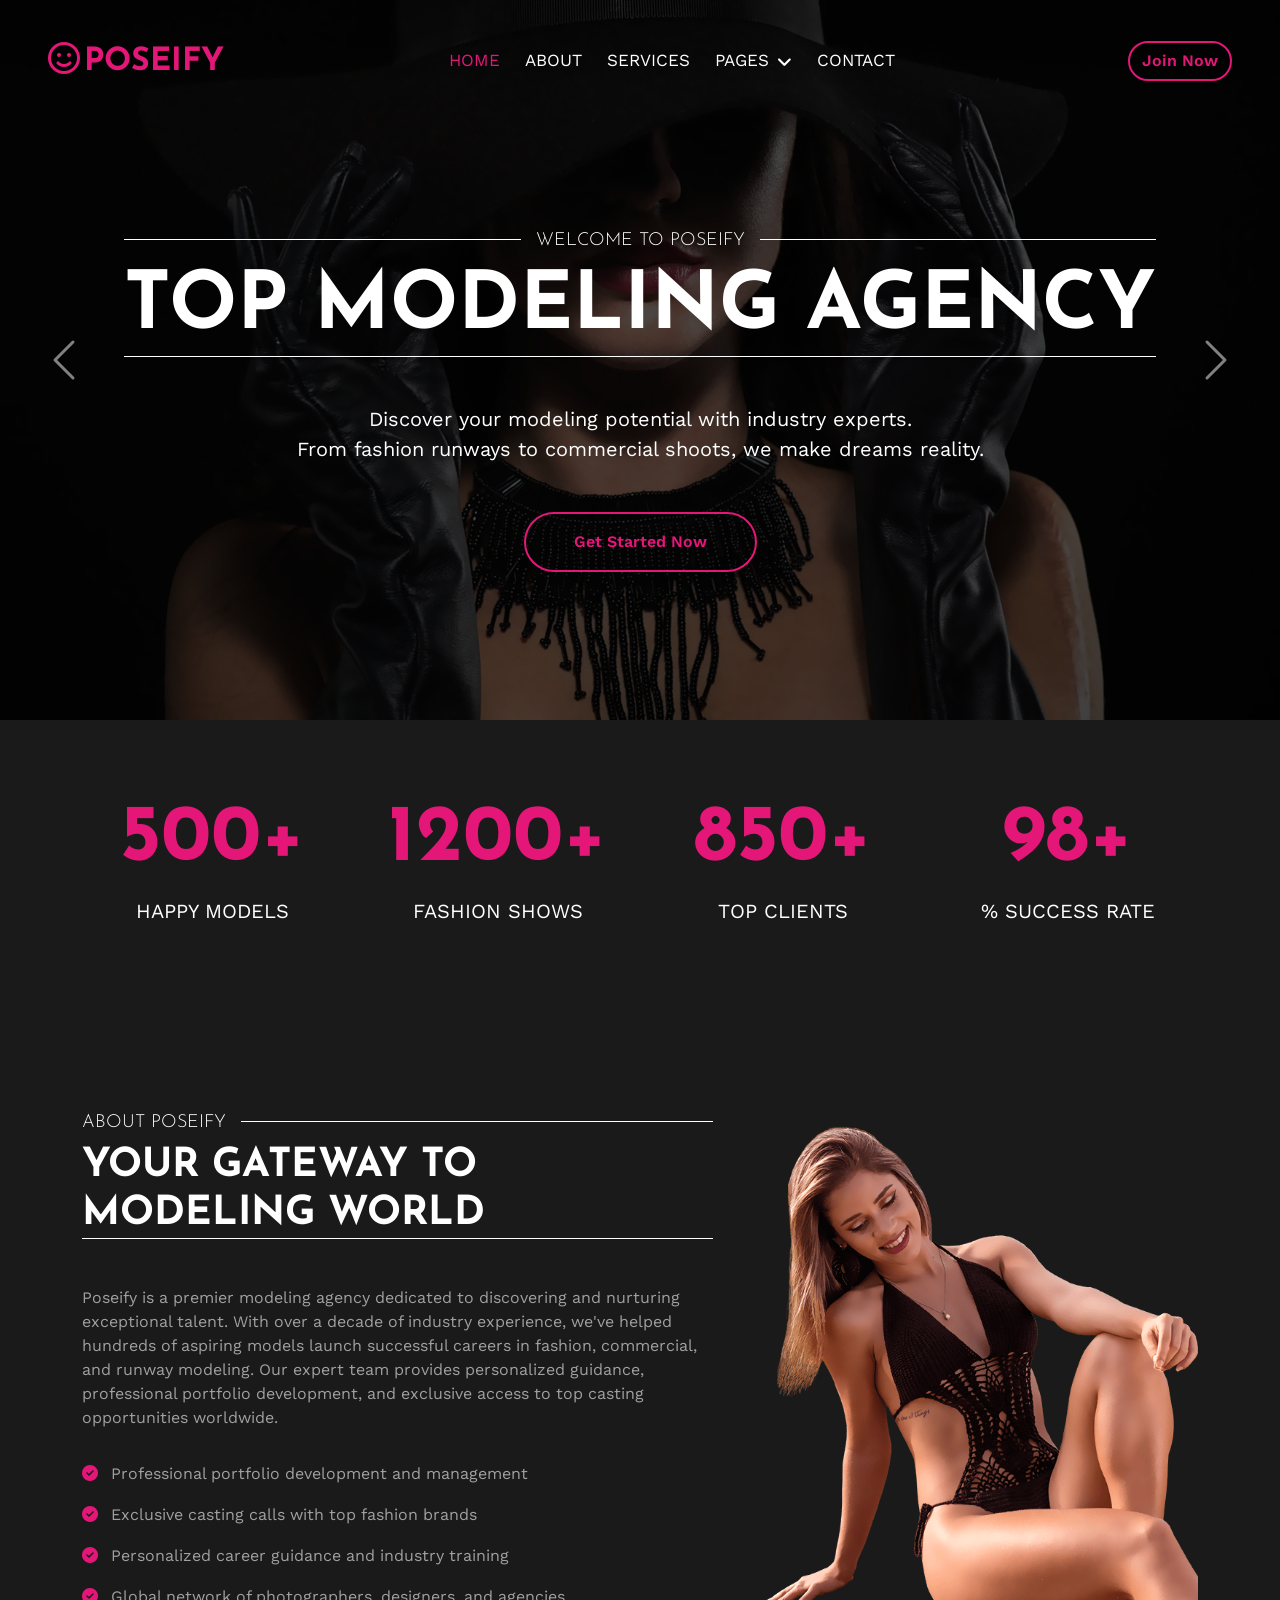
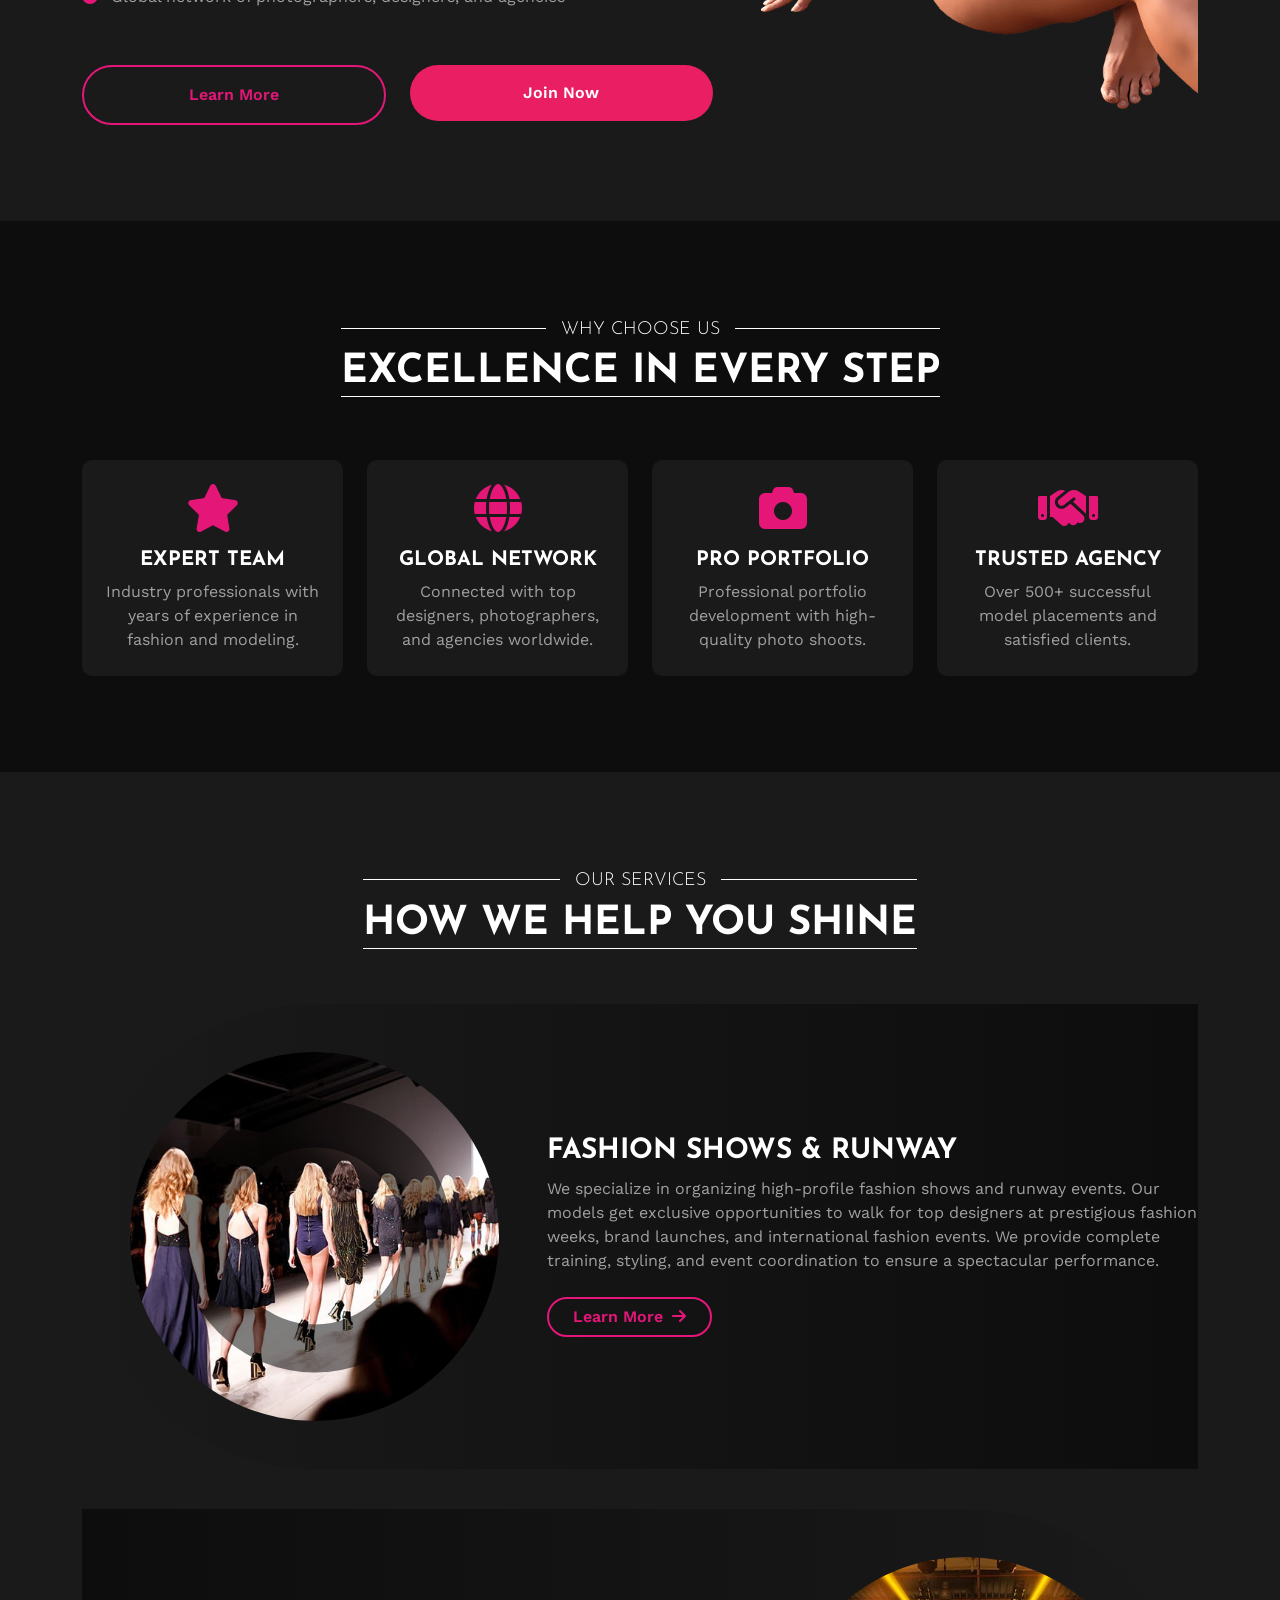
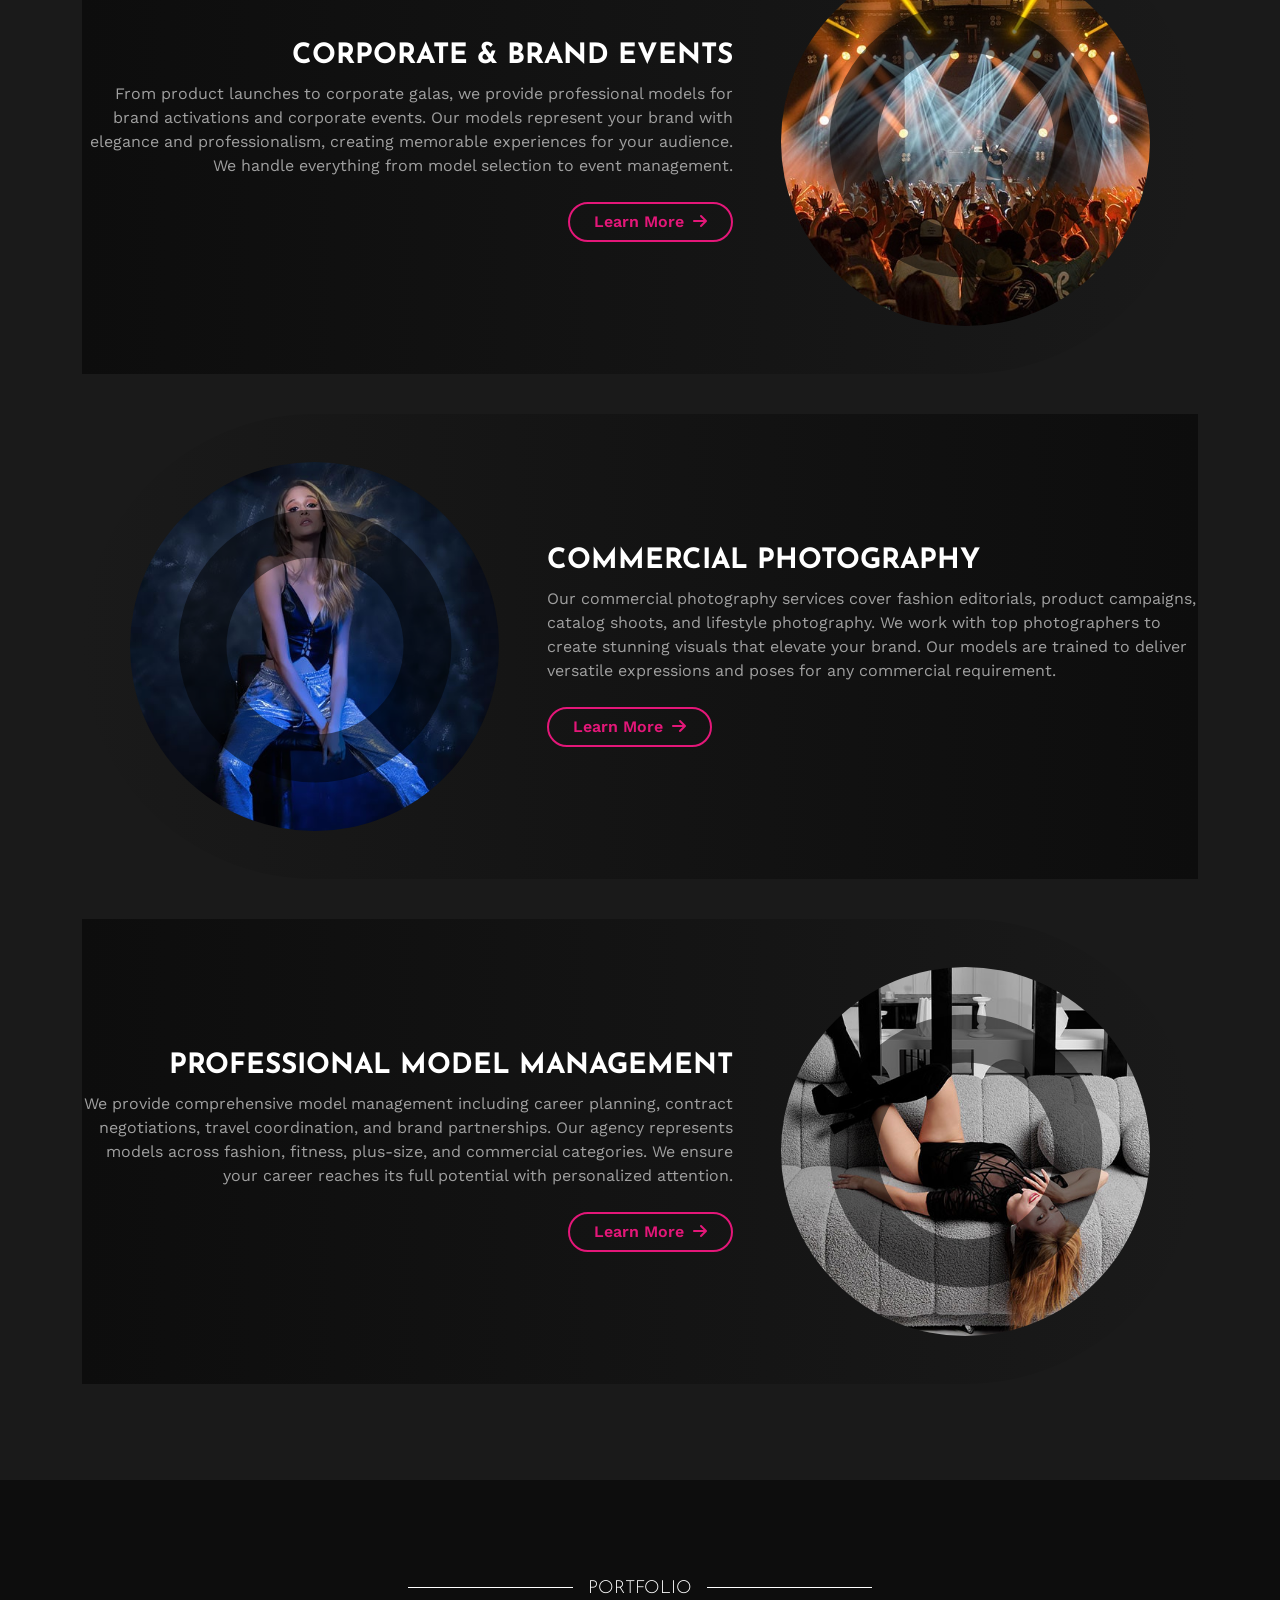
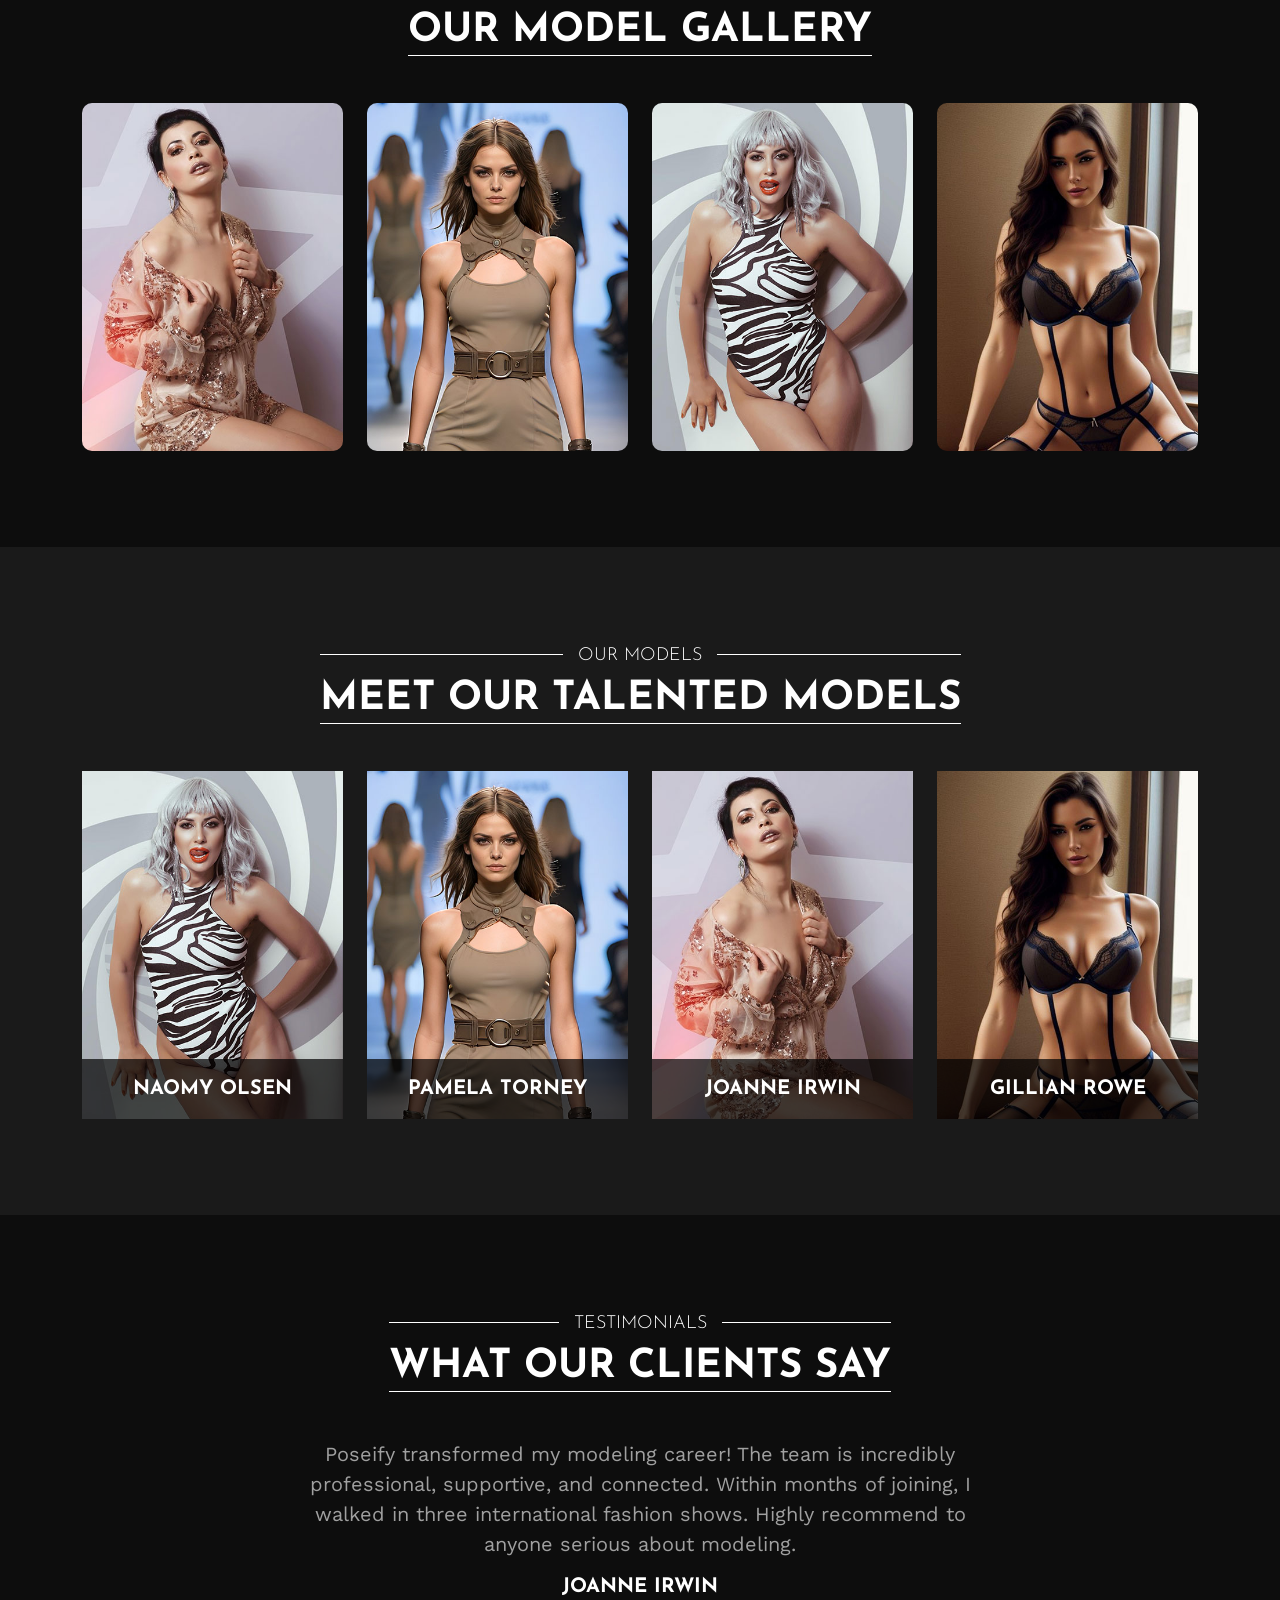
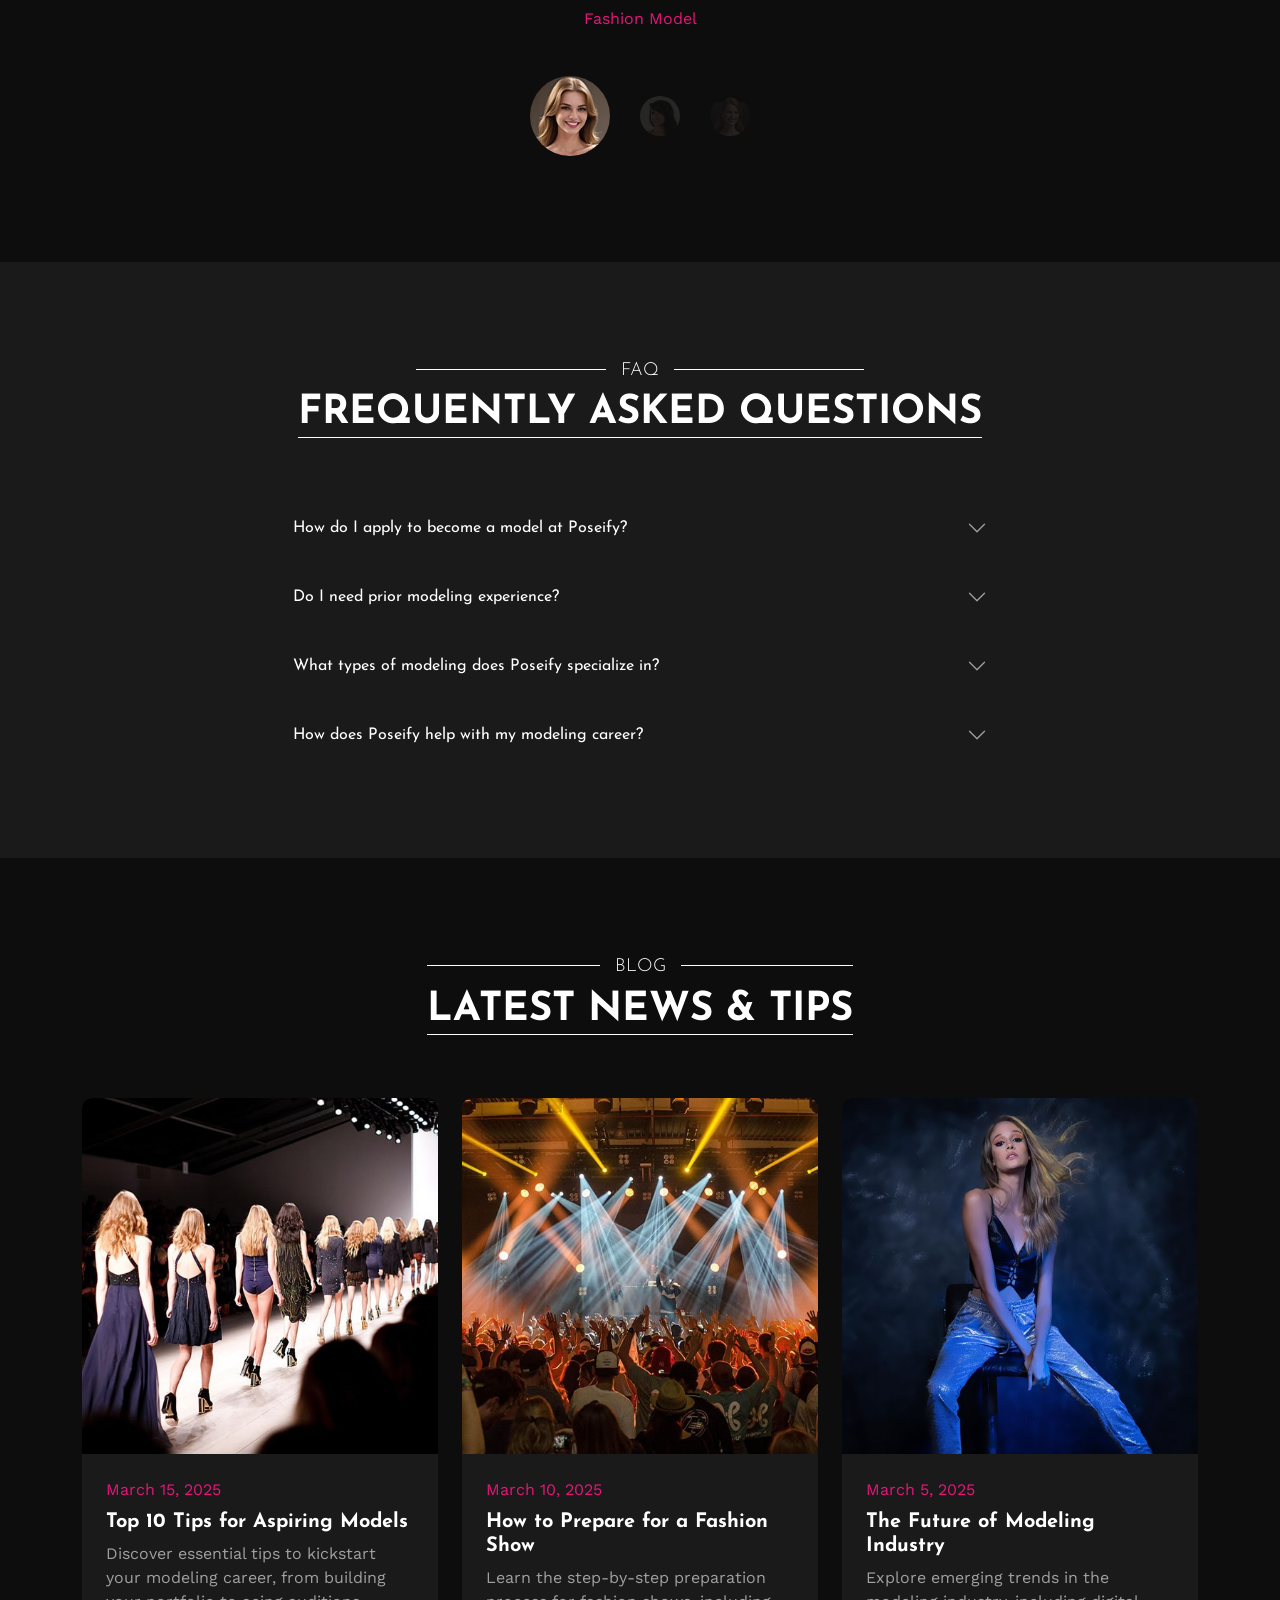
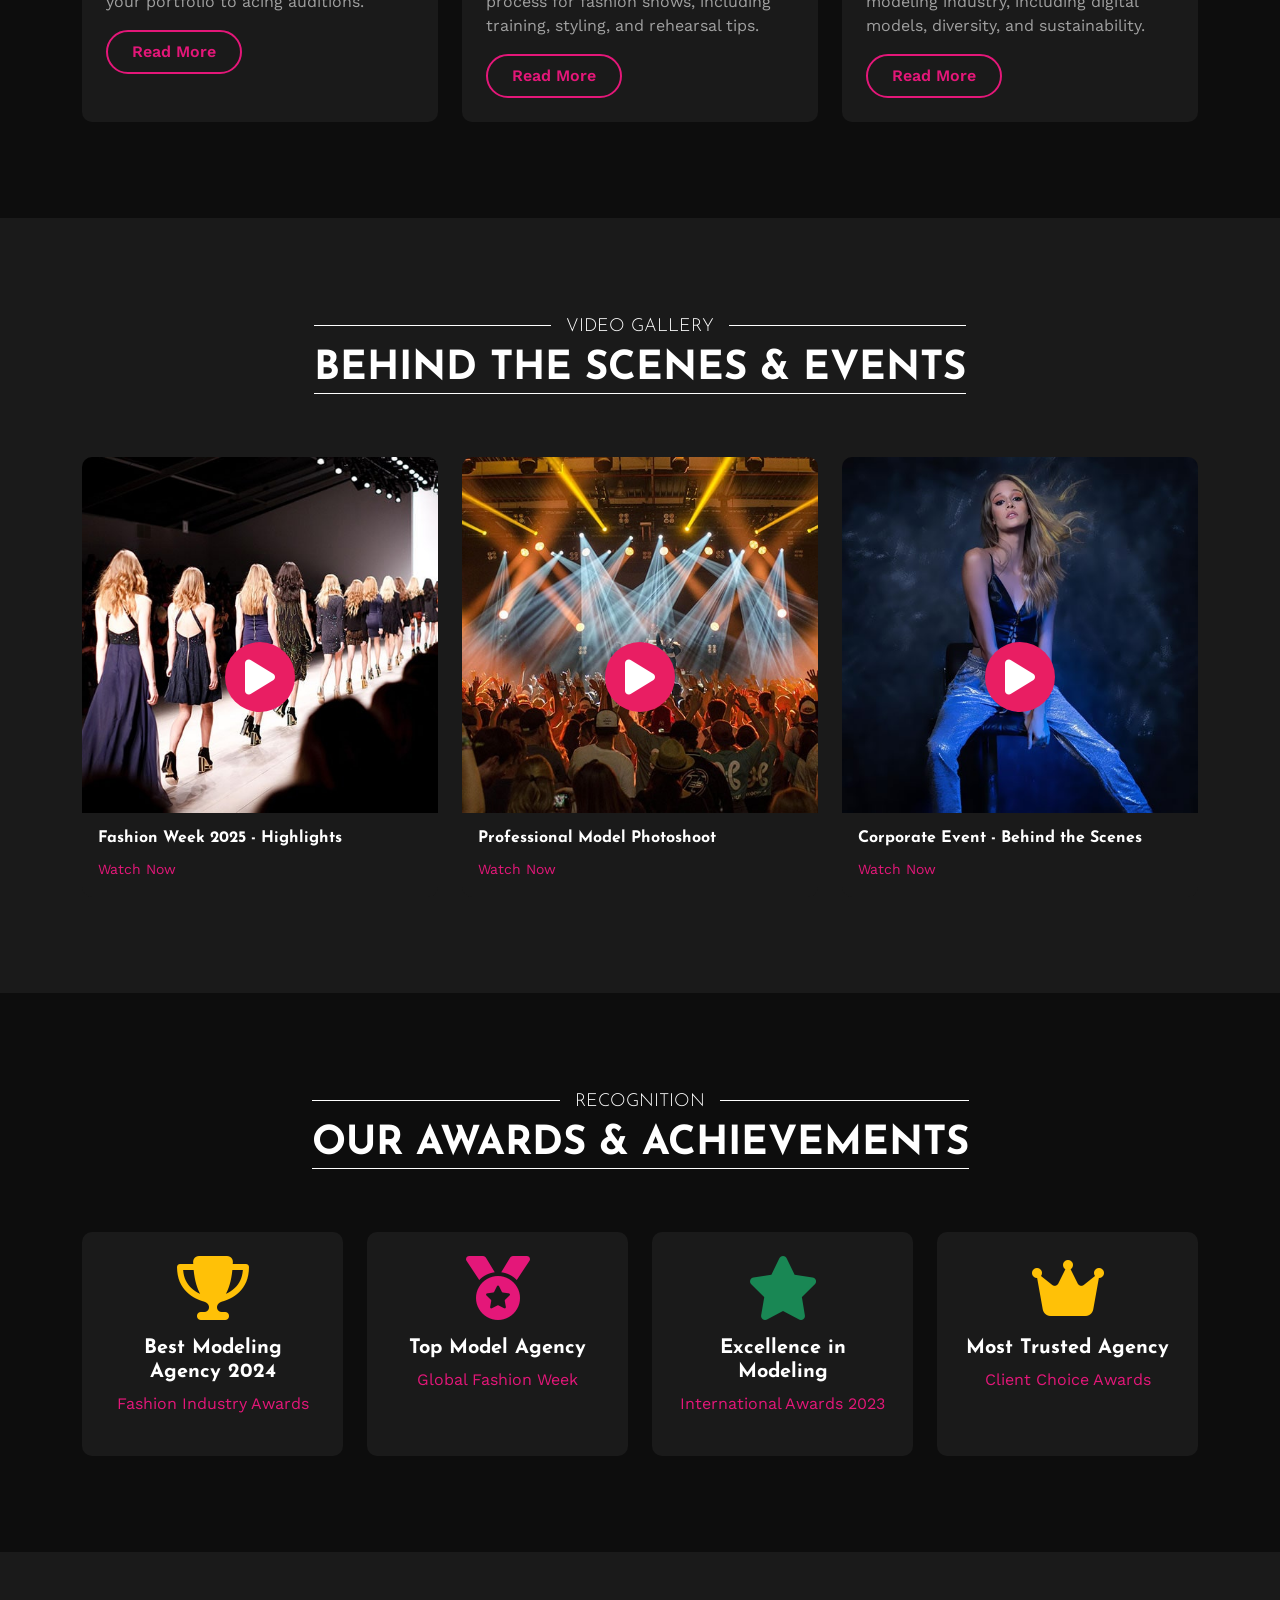
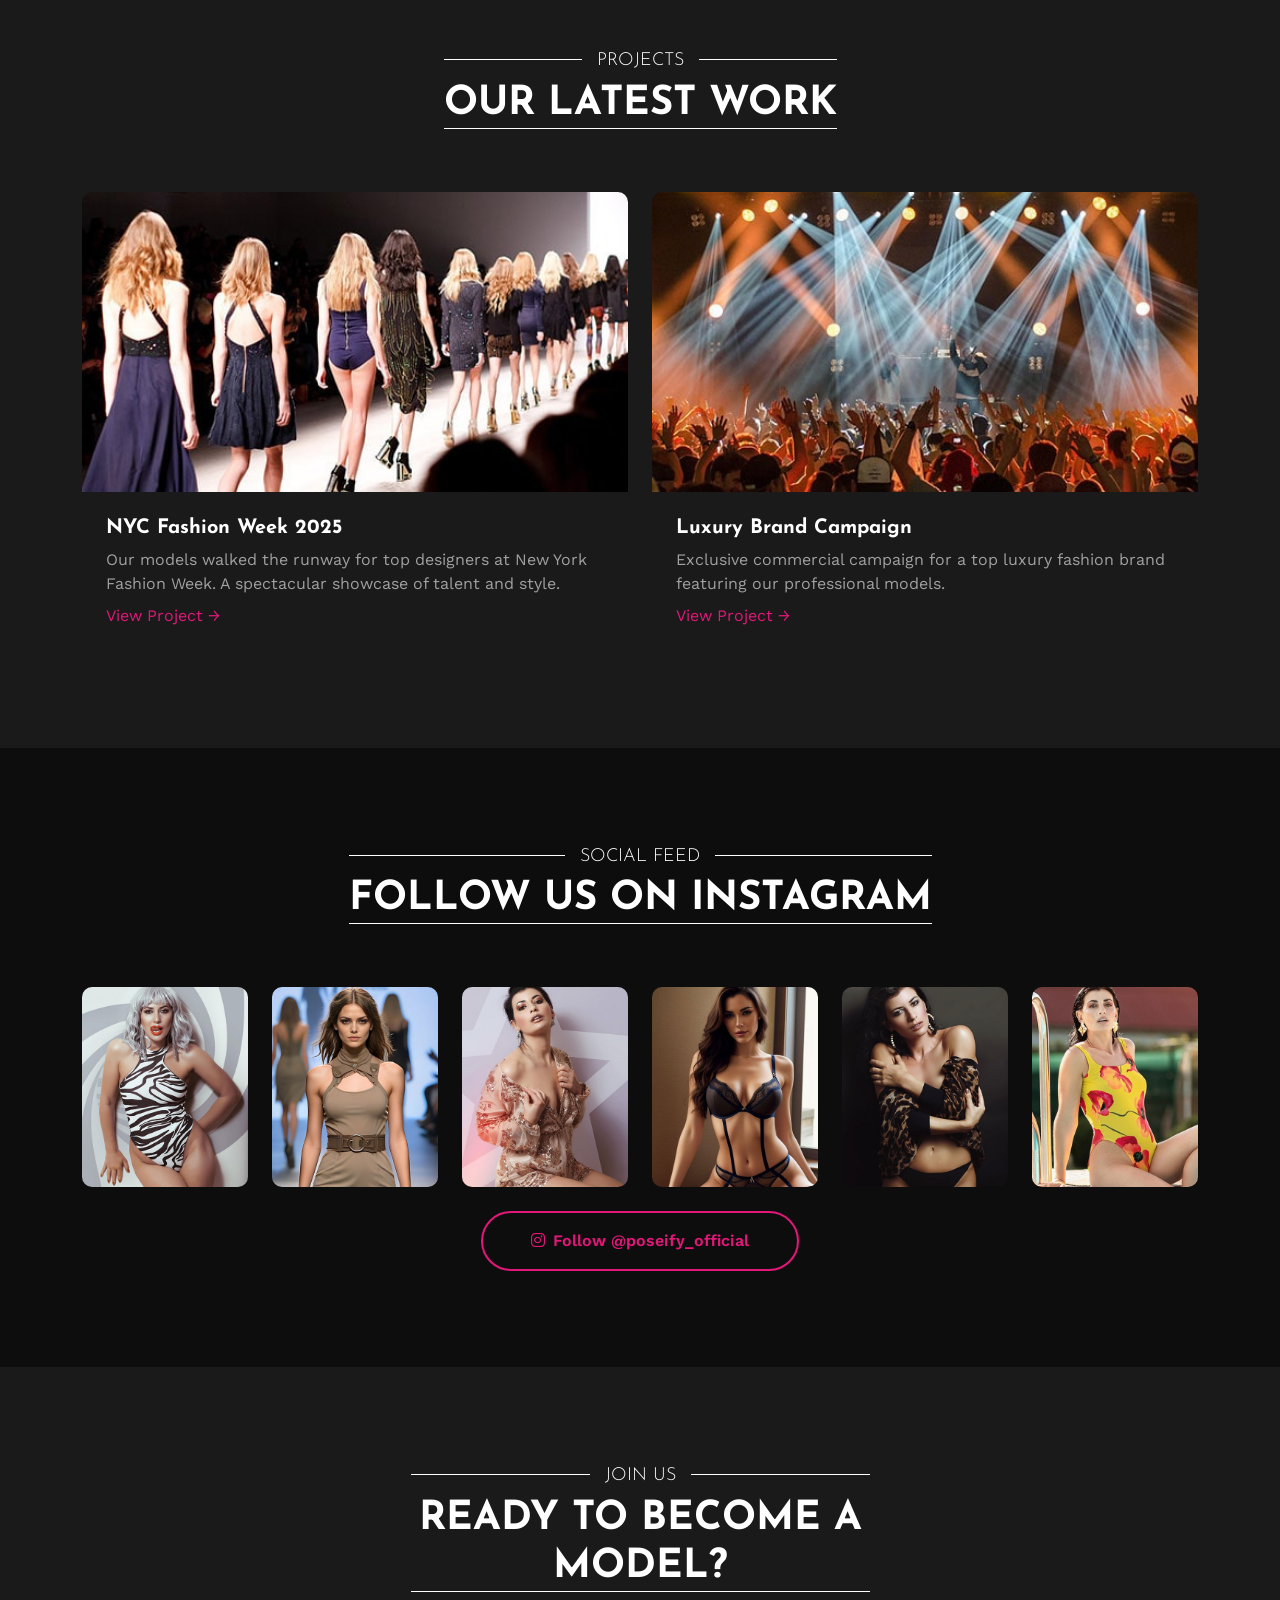
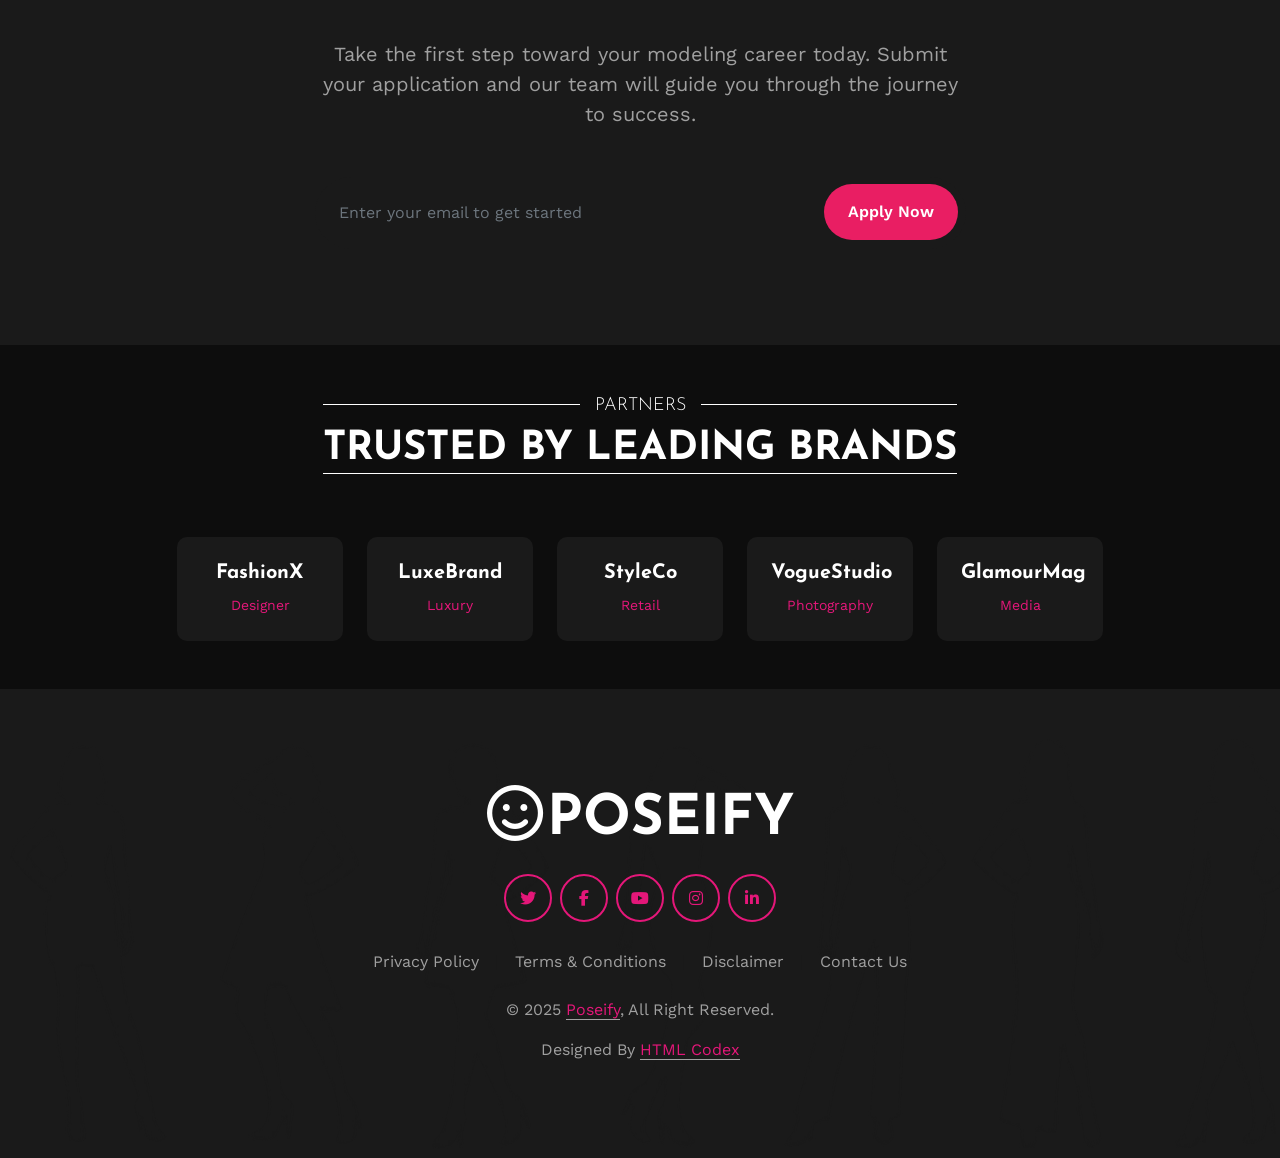
==== index.html @ 2de3f76a "all pages is fix and add" ====
<!DOCTYPE html>
<html lang="en">

<head>
    <meta charset="utf-8">
    <title>Poseify - Premium Modeling Agency | Top Models & Fashion Events</title>
    <meta content="width=device-width, initial-scale=1.0" name="viewport">
    <meta name="description" content="Poseify is a leading modeling agency connecting top models with fashion shows, corporate events, and commercial shoots. Join us to start your modeling career today!">
    <meta name="keywords" content="modeling agency, fashion models, commercial modeling, casting calls, fashion shows, portfolio management">
    
    <!-- Open Graph Tags -->
    <meta property="og:title" content="Poseify - Premium Modeling Agency">
    <meta property="og:description" content="Top modeling agency for fashion shows, corporate events, and commercial shoots.">
    <meta property="og:type" content="website">
    <meta property="og:url" content="https://www.yourwebsite.com">
    <meta property="og:image" content="https://www.yourwebsite.com/img/og-image.jpg">
    
    <!-- Canonical Tag -->
    <link rel="canonical" href="https://www.yourwebsite.com/">

    <!-- Favicon -->
    <link href="img/favicon.ico" rel="icon">

    <!-- Google Web Fonts -->
    <link rel="preconnect" href="https://fonts.googleapis.com">
    <link rel="preconnect" href="https://fonts.gstatic.com" crossorigin>
    <link href="https://fonts.googleapis.com/css2?family=Josefin+Sans:wght@300;700&family=Work+Sans:wght@400;600&display=swap" rel="stylesheet">

    <!-- Icon Font Stylesheet -->
    <link href="https://cdnjs.cloudflare.com/ajax/libs/font-awesome/6.5.0/css/all.min.css" rel="stylesheet">
    <link href="https://cdn.jsdelivr.net/npm/bootstrap-icons@1.4.1/font/bootstrap-icons.css" rel="stylesheet">

    <!-- Libraries Stylesheet -->
    <link href="lib/animate/animate.min.css" rel="stylesheet">
    <link href="lib/lightbox/css/lightbox.min.css" rel="stylesheet">
    <link href="lib/owlcarousel/assets/owl.carousel.min.css" rel="stylesheet">

    <!-- Customized Bootstrap Stylesheet -->
    <link href="css/bootstrap.min.css" rel="stylesheet">

    <!-- Template Stylesheet -->
    <link href="css/style.css" rel="stylesheet">
    
    <!-- Adsense Script - Add your own Ad Unit ID -->
    <script async src="https://pagead2.googlesyndication.com/pagead/js/adsbygoogle.js?client=ca-pub-xxxxxxxxxxxxx" crossorigin="anonymous"></script>
</head>

<body>
    <!-- Spinner Start -->
    <div id="spinner" class="show bg-dark position-fixed translate-middle w-100 vh-100 top-50 start-50 d-flex align-items-center justify-content-center">
        <div class="spinner-grow text-primary" style="width: 3rem; height: 3rem;" role="status">
            <span class="sr-only">Loading...</span>
        </div>
    </div>
    <!-- Spinner End -->

    <!-- ============================================================ -->
    <!-- HEADER / NAVBAR -->
    <!-- ============================================================ -->
    <div class="container-fluid p-0">
        <nav class="navbar navbar-expand-lg navbar-dark px-lg-5">
            <a href="index.html" class="navbar-brand ms-4 ms-lg-0">
                <h2 class="mb-0 text-primary text-uppercase"><i class="fa-regular fa-face-smile me-1"></i>Poseify</h2>
            </a>
            <button type="button" class="navbar-toggler me-4" data-bs-toggle="collapse" data-bs-target="#navbarCollapse">
                <span class="navbar-toggler-icon"></span>
            </button>
            <div class="collapse navbar-collapse" id="navbarCollapse">
                <div class="navbar-nav mx-auto p-4 p-lg-0">
                    <a href="index.html" class="nav-item nav-link active">Home</a>
                    <a href="about.html" class="nav-item nav-link">About</a>
                    <a href="service.html" class="nav-item nav-link">Services</a>
                    <div class="nav-item dropdown">
                        <a href="#" class="nav-link dropdown-toggle" data-bs-toggle="dropdown">Pages</a>
                        <div class="dropdown-menu m-0">
                            <a href="team.html" class="dropdown-item">Our Models</a>
                            <a href="testimonial.html" class="dropdown-item">Testimonial</a>
                            <a href="portfolio.html" class="dropdown-item">Portfolio</a>
                            <a href="blog.html" class="dropdown-item">Blog</a>
                            <a href="faq.html" class="dropdown-item">FAQ</a>
                            <a href="404.html" class="dropdown-item">404 Page</a>
                        </div>
                    </div>
                    <a href="contact.html" class="nav-item nav-link">Contact</a>
                </div>
                <div class="d-none d-lg-flex">
                    <a class="btn btn-outline-primary border-2" href="contact.html">Join Now</a>
                </div>
            </div>
        </nav>

        <!-- ============================================================ -->
        <!-- HERO CAROUSEL -->
        <!-- ============================================================ -->
        <div id="header-carousel" class="carousel slide" data-bs-ride="carousel">
            <div class="carousel-inner">
                <div class="carousel-item active">
                    <img class="w-100" src="img/carousel-1.jpg" alt="Poseify Modeling Agency - Fashion Models">
                    <div class="carousel-caption d-flex flex-column align-items-center justify-content-center">
                        <div class="title mx-5 px-5 animated slideInDown">
                            <div class="title-center">
                                <h5>Welcome to Poseify</h5>
                                <h1 class="display-1">Top Modeling Agency</h1>
                            </div>
                        </div>
                        <p class="fs-5 mb-5 animated slideInDown">Discover your modeling potential with industry experts.<br> From fashion runways to commercial shoots, we make dreams reality.</p>
                        <a href="contact.html" class="btn btn-outline-primary border-2 py-3 px-5 animated slideInDown">Get Started Now</a>
                    </div>
                </div>
                <div class="carousel-item">
                    <img class="w-100" src="img/carousel-2.jpg" alt="Professional Models Portfolio">
                    <div class="carousel-caption d-flex flex-column align-items-center justify-content-center">
                        <div class="title mx-5 px-5 animated slideInDown">
                            <div class="title-center">
                                <h5>Your Career Starts Here</h5>
                                <h1 class="display-1">Become a Model</h1>
                            </div>
                        </div>
                        <p class="fs-5 mb-5 animated slideInDown">Join our community of professional models and industry leaders.<br> We connect talent with top brands worldwide.</p>
                        <a href="contact.html" class="btn btn-outline-primary border-2 py-3 px-5 animated slideInDown">Apply Today</a>
                    </div>
                </div>
            </div>
            <button class="carousel-control-prev" type="button" data-bs-target="#header-carousel" data-bs-slide="prev">
                <span class="carousel-control-prev-icon" aria-hidden="true"></span>
                <span class="visually-hidden">Previous</span>
            </button>
            <button class="carousel-control-next" type="button" data-bs-target="#header-carousel" data-bs-slide="next">
                <span class="carousel-control-next-icon" aria-hidden="true"></span>
                <span class="visually-hidden">Next</span>
            </button>
        </div>
    </div>
    <!-- ============================================================ -->
    <!-- HERO END -->
    <!-- ============================================================ -->

    <!-- ============================================================ -->
    <!-- SECTION 1: STATS / COUNTER -->
    <!-- ============================================================ -->
    <div class="container-fluid py-5 bg-dark">
        <div class="container py-4">
            <div class="row g-4 text-center">
                <div class="col-lg-3 col-md-6 wow fadeInUp" data-wow-delay="0.1s">
                    <h1 class="display-1 text-primary counter" data-target="500">0</h1>
                    <p class="text-white text-uppercase fs-5">Happy Models</p>
                </div>
                <div class="col-lg-3 col-md-6 wow fadeInUp" data-wow-delay="0.3s">
                    <h1 class="display-1 text-primary counter" data-target="1200">0</h1>
                    <p class="text-white text-uppercase fs-5">Fashion Shows</p>
                </div>
                <div class="col-lg-3 col-md-6 wow fadeInUp" data-wow-delay="0.5s">
                    <h1 class="display-1 text-primary counter" data-target="850">0</h1>
                    <p class="text-white text-uppercase fs-5">Top Clients</p>
                </div>
                <div class="col-lg-3 col-md-6 wow fadeInUp" data-wow-delay="0.7s">
                    <h1 class="display-1 text-primary counter" data-target="98">0</h1>
                    <p class="text-white text-uppercase fs-5">% Success Rate</p>
                </div>
            </div>
        </div>
    </div>
    <!-- ============================================================ -->
    <!-- STATS END -->
    <!-- ============================================================ -->

    <!-- ============================================================ -->
    <!-- SECTION 2: ABOUT -->
    <!-- ============================================================ -->
    <div class="container-fluid bg-secondary">
        <div class="container">
            <div class="row g-5 align-items-center">
                <div class="col-lg-7 pb-0 pb-lg-5 py-5">
                    <div class="pb-0 pb-lg-5 py-5">
                        <div class="title wow fadeInUp" data-wow-delay="0.1s">
                            <div class="title-left">
                                <h5>About Poseify</h5>
                                <h1>Your Gateway to Modeling World</h1>
                            </div>
                        </div>
                        <p class="mb-4 wow fadeInUp" data-wow-delay="0.2s">Poseify is a premier modeling agency dedicated to discovering and nurturing exceptional talent. With over a decade of industry experience, we've helped hundreds of aspiring models launch successful careers in fashion, commercial, and runway modeling. Our expert team provides personalized guidance, professional portfolio development, and exclusive access to top casting opportunities worldwide.</p>
                        <ul class="list-group list-group-flush mb-5 wow fadeInUp" data-wow-delay="0.3s">
                            <li class="list-group-item bg-dark text-body border-secondary ps-0">
                                <i class="fa fa-check-circle text-primary me-2"></i> Professional portfolio development and management
                            </li>
                            <li class="list-group-item bg-dark text-body border-secondary ps-0">
                                <i class="fa fa-check-circle text-primary me-2"></i> Exclusive casting calls with top fashion brands
                            </li>
                            <li class="list-group-item bg-dark text-body border-secondary ps-0">
                                <i class="fa fa-check-circle text-primary me-2"></i> Personalized career guidance and industry training
                            </li>
                            <li class="list-group-item bg-dark text-body border-secondary ps-0">
                                <i class="fa fa-check-circle text-primary me-2"></i> Global network of photographers, designers, and agencies
                            </li>
                        </ul>
                        <div class="row wow fadeInUp" data-wow-delay="0.4s">
                            <div class="col-6">
                                <a href="about.html" class="btn btn-outline-primary border-2 py-3 w-100">Learn More</a>
                            </div>
                            <div class="col-6">
                                <a href="contact.html" class="btn btn-primary py-3 w-100">Join Now</a>
                            </div>
                        </div>
                    </div>
                </div>
                <div class="col-lg-5 wow fadeInUp" data-wow-delay="0.5s">
                    <img class="img-fluid rounded-3" src="img/about.png" alt="Poseify Modeling Agency About">
                </div>
            </div>
        </div>
    </div>
    <!-- ============================================================ -->
    <!-- ABOUT END -->
    <!-- ============================================================ -->

    <!-- ============================================================ -->
    <!-- SECTION 3: WHY CHOOSE US -->
    <!-- ============================================================ -->
    <div class="container-fluid py-5">
        <div class="container py-5">
            <div class="text-center mb-5">
                <div class="title wow fadeInUp" data-wow-delay="0.1s">
                    <div class="title-center">
                        <h5>Why Choose Us</h5>
                        <h1>Excellence in Every Step</h1>
                    </div>
                </div>
            </div>
            <div class="row g-4">
                <div class="col-lg-3 col-md-6 wow fadeInUp" data-wow-delay="0.1s">
                    <div class="bg-dark p-4 text-center rounded-3 h-100">
                        <i class="fa fa-star fa-3x text-primary mb-3"></i>
                        <h5 class="text-white text-uppercase">Expert Team</h5>
                        <p class="mb-0">Industry professionals with years of experience in fashion and modeling.</p>
                    </div>
                </div>
                <div class="col-lg-3 col-md-6 wow fadeInUp" data-wow-delay="0.3s">
                    <div class="bg-dark p-4 text-center rounded-3 h-100">
                        <i class="fa fa-globe fa-3x text-primary mb-3"></i>
                        <h5 class="text-white text-uppercase">Global Network</h5>
                        <p class="mb-0">Connected with top designers, photographers, and agencies worldwide.</p>
                    </div>
                </div>
                <div class="col-lg-3 col-md-6 wow fadeInUp" data-wow-delay="0.5s">
                    <div class="bg-dark p-4 text-center rounded-3 h-100">
                        <i class="fa fa-camera fa-3x text-primary mb-3"></i>
                        <h5 class="text-white text-uppercase">Pro Portfolio</h5>
                        <p class="mb-0">Professional portfolio development with high-quality photo shoots.</p>
                    </div>
                </div>
                <div class="col-lg-3 col-md-6 wow fadeInUp" data-wow-delay="0.7s">
                    <div class="bg-dark p-4 text-center rounded-3 h-100">
                        <i class="fa fa-handshake fa-3x text-primary mb-3"></i>
                        <h5 class="text-white text-uppercase">Trusted Agency</h5>
                        <p class="mb-0">Over 500+ successful model placements and satisfied clients.</p>
                    </div>
                </div>
            </div>
        </div>
    </div>
    <!-- ============================================================ -->
    <!-- WHY CHOOSE US END -->
    <!-- ============================================================ -->

    <!-- ============================================================ -->
    <!-- SECTION 4: SERVICES -->
    <!-- ============================================================ -->
    <div class="container-fluid py-5 bg-secondary">
        <div class="container py-5">
            <div class="text-center">
                <div class="title wow fadeInUp" data-wow-delay="0.1s">
                    <div class="title-center">
                        <h5>Our Services</h5>
                        <h1>How We Help You Shine</h1>
                    </div>
                </div>
            </div>
            <div class="service-item service-item-left">
                <div class="row g-0 align-items-center">
                    <div class="col-md-5">
                        <div class="service-img p-5 wow fadeInRight" data-wow-delay="0.2s">
                            <img class="img-fluid rounded-circle" src="img/service-1.jpg" alt="Fashion Shows">
                        </div>
                    </div>
                    <div class="col-md-7">
                        <div class="service-text px-5 px-md-0 py-md-5 wow fadeInRight" data-wow-delay="0.5s">
                            <h3 class="text-uppercase">Fashion Shows & Runway</h3>
                            <p class="mb-4">We specialize in organizing high-profile fashion shows and runway events. Our models get exclusive opportunities to walk for top designers at prestigious fashion weeks, brand launches, and international fashion events. We provide complete training, styling, and event coordination to ensure a spectacular performance.</p>
                            <a class="btn btn-outline-primary border-2 px-4" href="service.html">Learn More <i class="fa fa-arrow-right ms-1"></i></a>
                        </div>
                    </div>
                </div>
            </div>
            <div class="service-item service-item-right">
                <div class="row g-0 align-items-center">
                    <div class="col-md-5 order-md-1 text-md-end">
                        <div class="service-img p-5 wow fadeInLeft" data-wow-delay="0.2s">
                            <img class="img-fluid rounded-circle" src="img/service-2.jpg" alt="Corporate Events">
                        </div>
                    </div>
                    <div class="col-md-7">
                        <div class="service-text px-5 px-md-0 py-md-5 text-md-end wow fadeInLeft" data-wow-delay="0.5s">
                            <h3 class="text-uppercase">Corporate & Brand Events</h3>
                            <p class="mb-4">From product launches to corporate galas, we provide professional models for brand activations and corporate events. Our models represent your brand with elegance and professionalism, creating memorable experiences for your audience. We handle everything from model selection to event management.</p>
                            <a class="btn btn-outline-primary border-2 px-4" href="service.html">Learn More <i class="fa fa-arrow-right ms-1"></i></a>
                        </div>
                    </div>
                </div>
            </div>
            <div class="service-item service-item-left">
                <div class="row g-0 align-items-center">
                    <div class="col-md-5">
                        <div class="service-img p-5 wow fadeInRight" data-wow-delay="0.2s">
                            <img class="img-fluid rounded-circle" src="img/service-3.jpg" alt="Commercial Photo Shoots">
                        </div>
                    </div>
                    <div class="col-md-7">
                        <div class="service-text px-5 px-md-0 py-md-5 wow fadeInRight" data-wow-delay="0.5s">
                            <h3 class="text-uppercase">Commercial Photography</h3>
                            <p class="mb-4">Our commercial photography services cover fashion editorials, product campaigns, catalog shoots, and lifestyle photography. We work with top photographers to create stunning visuals that elevate your brand. Our models are trained to deliver versatile expressions and poses for any commercial requirement.</p>
                            <a class="btn btn-outline-primary border-2 px-4" href="service.html">Learn More <i class="fa fa-arrow-right ms-1"></i></a>
                        </div>
                    </div>
                </div>
            </div>
            <div class="service-item service-item-right">
                <div class="row g-0 align-items-center">
                    <div class="col-md-5 order-md-1 text-md-end">
                        <div class="service-img p-5 wow fadeInLeft" data-wow-delay="0.2s">
                            <img class="img-fluid rounded-circle" src="img/service-4.jpg" alt="Professional Modeling">
                        </div>
                    </div>
                    <div class="col-md-7">
                        <div class="service-text px-5 px-md-0 py-md-5 text-md-end wow fadeInLeft" data-wow-delay="0.5s">
                            <h3 class="text-uppercase">Professional Model Management</h3>
                            <p class="mb-4">We provide comprehensive model management including career planning, contract negotiations, travel coordination, and brand partnerships. Our agency represents models across fashion, fitness, plus-size, and commercial categories. We ensure your career reaches its full potential with personalized attention.</p>
                            <a class="btn btn-outline-primary border-2 px-4" href="service.html">Learn More <i class="fa fa-arrow-right ms-1"></i></a>
                        </div>
                    </div>
                </div>
            </div>
        </div>
    </div>
    <!-- ============================================================ -->
    <!-- SERVICES END -->
    <!-- ============================================================ -->
<!-- ============================================================ -->
<!-- SECTION 5: PORTFOLIO / GALLERY -->
<!-- ============================================================ -->
<div class="container-fluid py-5">
    <div class="container py-5">
        <div class="text-center">
            <div class="title wow fadeInUp" data-wow-delay="0.1s">
                <div class="title-center">
                    <h5>Portfolio</h5>
                    <h1>Our Model Gallery</h1>
                </div>
            </div>
        </div>
        <div class="row g-4">
            <div class="col-lg-3 col-md-6 wow fadeInUp" data-wow-delay="0.1s">
                <div class="position-relative overflow-hidden rounded-3">
                    <img class="img-fluid w-100" src="img/team-3.jpg" alt="Model Portfolio">
                    <div class="overlay bg-dark bg-opacity-75 position-absolute top-0 start-0 w-100 h-100 d-flex align-items-center justify-content-center opacity-0 transition">
                        <a href="team.html" class="btn btn-primary">View Profile</a>
                    </div>
                </div>
            </div>
            <div class="col-lg-3 col-md-6 wow fadeInUp" data-wow-delay="0.3s">
                <div class="position-relative overflow-hidden rounded-3">
                    <img class="img-fluid w-100" src="img/team-2.jpg" alt="Model Portfolio">
                    <div class="overlay bg-dark bg-opacity-75 position-absolute top-0 start-0 w-100 h-100 d-flex align-items-center justify-content-center opacity-0 transition">
                        <a href="team.html" class="btn btn-primary">View Profile</a>
                    </div>
                </div>
            </div>
            <div class="col-lg-3 col-md-6 wow fadeInUp" data-wow-delay="0.5s">
                <!-- ✅ overflow-hidden add karo -->
                <div class="position-relative overflow-hidden rounded-3">
                    <img class="img-fluid w-100" src="img/team-1.jpg" alt="Model Portfolio">
                    <div class="overlay bg-dark bg-opacity-75 position-absolute top-0 start-0 w-100 h-100 d-flex align-items-center justify-content-center opacity-0 transition">
                        <a href="team.html" class="btn btn-primary">View Profile</a>
                    </div>
                </div>
            </div>
            <div class="col-lg-3 col-md-6 wow fadeInUp" data-wow-delay="0.7s">
                <div class="position-relative overflow-hidden rounded-3">
                    <img class="img-fluid w-100" src="img/team-4.jpg" alt="Model Portfolio">
                    <div class="overlay bg-dark bg-opacity-75 position-absolute top-0 start-0 w-100 h-100 d-flex align-items-center justify-content-center opacity-0 transition">
                        <a href="team.html" class="btn btn-primary">View Profile</a>
                    </div>
                </div>
            </div>
        </div>
    </div>
</div>
<!-- ============================================================ -->
<!-- PORTFOLIO END -->
<!-- ============================================================ -->
    <!-- ============================================================ -->
    <!-- SECTION 6: TEAM -->
    <!-- ============================================================ -->
    <div class="container-fluid py-5 bg-secondary">
        <div class="container py-5">
            <div class="text-center">
                <div class="title wow fadeInUp" data-wow-delay="0.1s">
                    <div class="title-center">
                        <h5>Our Models</h5>
                        <h1>Meet Our Talented Models</h1>
                    </div>
                </div>
            </div>
            <div class="row g-4">
                <div class="col-lg-3 col-md-6 wow fadeInUp" data-wow-delay="0.1s">
                    <div class="team-item">
                        <div class="team-body">
                            <div class="team-before">
                                <span>Age: 22</span>
                                <span>Height: 185cm</span>
                                <span>Weight: 55kg</span>
                                <span>Bust: 79cm</span>
                                <span>Waist: 59cm</span>
                                <span>Hips: 89cm</span>
                            </div>
                            <img class="img-fluid" src="img/team-1.jpg" alt="Naomy Olsen - Model">
                            <div class="team-after">
                                <span>22</span>
                                <span>185</span>
                                <span>55</span>
                                <span>79</span>
                                <span>59</span>
                                <span>89</span>
                            </div>
                        </div>
                        <a class="team-name" href="#">
                            <h5 class="text-uppercase mb-0">Naomy Olsen</h5>
                        </a>
                    </div>
                </div>
                <div class="col-lg-3 col-md-6 wow fadeInUp" data-wow-delay="0.3s">
                    <div class="team-item">
                        <div class="team-body">
                            <div class="team-before">
                                <span>Age: 24</span>
                                <span>Height: 178cm</span>
                                <span>Weight: 60kg</span>
                                <span>Bust: 82cm</span>
                                <span>Waist: 62cm</span>
                                <span>Hips: 92cm</span>
                            </div>
                            <img class="img-fluid" src="img/team-2.jpg" alt="Pamela Torney - Model">
                            <div class="team-after">
                                <span>24</span>
                                <span>178</span>
                                <span>60</span>
                                <span>82</span>
                                <span>62</span>
                                <span>92</span>
                            </div>
                        </div>
                        <a class="team-name" href="#">
                            <h5 class="text-uppercase mb-0">Pamela Torney</h5>
                        </a>
                    </div>
                </div>
                <div class="col-lg-3 col-md-6 wow fadeInUp" data-wow-delay="0.5s">
                    <div class="team-item">
                        <div class="team-body">
                            <div class="team-before">
                                <span>Age: 21</span>
                                <span>Height: 182cm</span>
                                <span>Weight: 58kg</span>
                                <span>Bust: 80cm</span>
                                <span>Waist: 60cm</span>
                                <span>Hips: 90cm</span>
                            </div>
                            <img class="img-fluid" src="img/team-3.jpg" alt="Joanne Irwin - Model">
                            <div class="team-after">
                                <span>21</span>
                                <span>182</span>
                                <span>58</span>
                                <span>80</span>
                                <span>60</span>
                                <span>90</span>
                            </div>
                        </div>
                        <a class="team-name" href="#">
                            <h5 class="text-uppercase mb-0">Joanne Irwin</h5>
                        </a>
                    </div>
                </div>
                <div class="col-lg-3 col-md-6 wow fadeInUp" data-wow-delay="0.7s">
                    <div class="team-item">
                        <div class="team-body">
                            <div class="team-before">
                                <span>Age: 23</span>
                                <span>Height: 180cm</span>
                                <span>Weight: 57kg</span>
                                <span>Bust: 81cm</span>
                                <span>Waist: 61cm</span>
                                <span>Hips: 91cm</span>
                            </div>
                            <img class="img-fluid" src="img/team-4.jpg" alt="Gillian Rowe - Model">
                            <div class="team-after">
                                <span>23</span>
                                <span>180</span>
                                <span>57</span>
                                <span>81</span>
                                <span>61</span>
                                <span>91</span>
                            </div>
                        </div>
                        <a class="team-name" href="#">
                            <h5 class="text-uppercase mb-0">Gillian Rowe</h5>
                        </a>
                    </div>
                </div>
            </div>
        </div>
    </div>
    <!-- ============================================================ -->
    <!-- TEAM END -->
    <!-- ============================================================ -->

    <!-- ============================================================ -->
    <!-- SECTION 7: TESTIMONIALS -->
    <!-- ============================================================ -->
    <div class="container-fluid py-5">
        <div class="container py-5">
            <div class="text-center">
                <div class="title wow fadeInUp" data-wow-delay="0.1s">
                    <div class="title-center">
                        <h5>Testimonials</h5>
                        <h1>What Our Clients Say</h1>
                    </div>
                </div>
            </div>
            <div class="owl-carousel testimonial-carousel wow fadeInUp" data-wow-delay="0.3s">
                <div class="testimonial-item text-center" data-dot="<img class='img-fluid' src='img/testimonial-1.jpg' alt=''>">
                    <p class="fs-5">Poseify transformed my modeling career! The team is incredibly professional, supportive, and connected. Within months of joining, I walked in three international fashion shows. Highly recommend to anyone serious about modeling.</p>
                    <h5 class="text-uppercase">Joanne Irwin</h5>
                    <span class="text-primary">Fashion Model</span>
                </div>
                <div class="testimonial-item text-center" data-dot="<img class='img-fluid' src='img/testimonial-2.jpg' alt=''>">
                    <p class="fs-5">As a photographer, I've worked with many agencies, but Poseify stands out. Their models are always prepared, professional, and deliver exceptional results. The agency's communication and reliability are unmatched.</p>
                    <h5 class="text-uppercase">Lana Anderson</h5>
                    <span class="text-primary">Photographer</span>
                </div>
                <div class="testimonial-item text-center" data-dot="<img class='img-fluid' src='img/testimonial-3.jpg' alt=''>">
                    <p class="fs-5">Poseify helped me find the perfect models for our luxury brand campaign. The entire process was seamless from casting to execution. Their models truly represented our brand's elegance and sophistication.</p>
                    <h5 class="text-uppercase">Pamela Torney</h5>
                    <span class="text-primary">Brand Manager</span>
                </div>
            </div>      
        </div>
    </div>
    <!-- ============================================================ -->
    <!-- TESTIMONIALS END -->
    <!-- ============================================================ -->

    <!-- ============================================================ -->
    <!-- SECTION 8: FAQ -->
    <!-- ============================================================ -->
    <div class="container-fluid py-5 bg-secondary">
        <div class="container py-5">
            <div class="text-center mb-5">
                <div class="title wow fadeInUp" data-wow-delay="0.1s">
                    <div class="title-center">
                        <h5>FAQ</h5>
                        <h1>Frequently Asked Questions</h1>
                    </div>
                </div>
            </div>
            <div class="row justify-content-center">
                <div class="col-lg-8">
                    <div class="accordion" id="faqAccordion">
                        <div class="accordion-item bg-dark border-secondary mb-3">
                            <h2 class="accordion-header">
                                <button class="accordion-button bg-dark text-white collapsed" type="button" data-bs-toggle="collapse" data-bs-target="#faq1">
                                    How do I apply to become a model at Poseify?
                                </button>
                            </h2>
                            <div id="faq1" class="accordion-collapse collapse" data-bs-parent="#faqAccordion">
                                <div class="accordion-body text-body">Simply visit our Contact page and fill out the application form. Upload your portfolio or recent photos, and our team will review your application. If selected, we'll invite you for a professional photoshoot and interview.</div>
                            </div>
                        </div>
                        <div class="accordion-item bg-dark border-secondary mb-3">
                            <h2 class="accordion-header">
                                <button class="accordion-button bg-dark text-white collapsed" type="button" data-bs-toggle="collapse" data-bs-target="#faq2">
                                    Do I need prior modeling experience?
                                </button>
                            </h2>
                            <div id="faq2" class="accordion-collapse collapse" data-bs-parent="#faqAccordion">
                                <div class="accordion-body text-body">Not at all! We work with aspiring models of all experience levels. Our team provides comprehensive training and development programs to help you build confidence, skills, and a professional portfolio.</div>
                            </div>
                        </div>
                        <div class="accordion-item bg-dark border-secondary mb-3">
                            <h2 class="accordion-header">
                                <button class="accordion-button bg-dark text-white collapsed" type="button" data-bs-toggle="collapse" data-bs-target="#faq3">
                                    What types of modeling does Poseify specialize in?
                                </button>
                            </h2>
                            <div id="faq3" class="accordion-collapse collapse" data-bs-parent="#faqAccordion">
                                <div class="accordion-body text-body">We specialize in fashion runway, commercial campaigns, editorial shoots, corporate events, plus-size modeling, and fitness modeling. Our diverse portfolio covers all major modeling categories.</div>
                            </div>
                        </div>
                        <div class="accordion-item bg-dark border-secondary">
                            <h2 class="accordion-header">
                                <button class="accordion-button bg-dark text-white collapsed" type="button" data-bs-toggle="collapse" data-bs-target="#faq4">
                                    How does Poseify help with my modeling career?
                                </button>
                            </h2>
                            <div id="faq4" class="accordion-collapse collapse" data-bs-parent="#faqAccordion">
                                <div class="accordion-body text-body">We provide portfolio development, career guidance, casting opportunities, networking with top brands, contract negotiation, and international travel coordination. We're committed to your long-term success.</div>
                            </div>
                        </div>
                    </div>
                </div>
            </div>
        </div>
    </div>
    <!-- ============================================================ -->
    <!-- FAQ END -->
    <!-- ============================================================ -->

    <!-- ============================================================ -->
    <!-- SECTION 9: BLOG / NEWS -->
    <!-- ============================================================ -->
    <div class="container-fluid py-5">
        <div class="container py-5">
            <div class="text-center mb-5">
                <div class="title wow fadeInUp" data-wow-delay="0.1s">
                    <div class="title-center">
                        <h5>Blog</h5>
                        <h1>Latest News & Tips</h1>
                    </div>
                </div>
            </div>
            <div class="row g-4">
                <div class="col-lg-4 col-md-6 wow fadeInUp" data-wow-delay="0.1s">
                    <div class="bg-dark rounded-3 overflow-hidden h-100">
                        <img class="img-fluid w-100" src="img/service-1.jpg" alt="Blog Post">
                        <div class="p-4">
                            <span class="text-primary">March 15, 2025</span>
                            <h5 class="text-white mt-2">Top 10 Tips for Aspiring Models</h5>
                            <p class="mb-3">Discover essential tips to kickstart your modeling career, from building your portfolio to acing auditions.</p>
                            <a href="blog.html" class="btn btn-outline-primary border-2 py-2 px-4">Read More</a>
                        </div>
                    </div>
                </div>
                <div class="col-lg-4 col-md-6 wow fadeInUp" data-wow-delay="0.3s">
                    <div class="bg-dark rounded-3 overflow-hidden h-100">
                        <img class="img-fluid w-100" src="img/service-2.jpg" alt="Blog Post">
                        <div class="p-4">
                            <span class="text-primary">March 10, 2025</span>
                            <h5 class="text-white mt-2">How to Prepare for a Fashion Show</h5>
                            <p class="mb-3">Learn the step-by-step preparation process for fashion shows, including training, styling, and rehearsal tips.</p>
                            <a href="blog.html" class="btn btn-outline-primary border-2 py-2 px-4">Read More</a>
                        </div>
                    </div>
                </div>
                <div class="col-lg-4 col-md-6 wow fadeInUp" data-wow-delay="0.5s">
                    <div class="bg-dark rounded-3 overflow-hidden h-100">
                        <img class="img-fluid w-100" src="img/service-3.jpg" alt="Blog Post">
                        <div class="p-4">
                            <span class="text-primary">March 5, 2025</span>
                            <h5 class="text-white mt-2">The Future of Modeling Industry</h5>
                            <p class="mb-3">Explore emerging trends in the modeling industry, including digital models, diversity, and sustainability.</p>
                            <a href="blog.html" class="btn btn-outline-primary border-2 py-2 px-4">Read More</a>
                        </div>
                    </div>
                </div>
            </div>
        </div>
    </div>
    <!-- ============================================================ -->
    <!-- BLOG END -->
    <!-- ============================================================ -->

    <!-- ============================================================ -->
    <!-- SECTION 10: VIDEO GALLERY (NEW) -->
    <!-- ============================================================ -->
    <div class="container-fluid py-5 bg-secondary">
        <div class="container py-5">
            <div class="text-center mb-5">
                <div class="title wow fadeInUp" data-wow-delay="0.1s">
                    <div class="title-center">
                        <h5>Video Gallery</h5>
                        <h1>Behind the Scenes & Events</h1>
                    </div>
                </div>
            </div>
            <div class="row g-4">
                <div class="col-lg-4 col-md-6 wow fadeInUp" data-wow-delay="0.1s">
                    <div class="position-relative overflow-hidden rounded-3 bg-dark">
                        <img class="img-fluid w-100" src="img/service-1.jpg" alt="Fashion Show Video" style="min-height:250px; object-fit:cover;">
                        <div class="position-absolute top-50 start-50 translate-middle">
                            <a href="https://www.youtube.com/embed/dQw4w9WgXcQ" target="_blank" class="btn btn-primary btn-lg rounded-circle" style="width:70px;height:70px;display:flex;align-items:center;justify-content:center;">
                                <i class="fas fa-play fa-2x"></i>
                            </a>
                        </div>
                        <div class="bg-dark p-3">
                            <h6 class="text-white">Fashion Week 2025 - Highlights</h6>
                            <small class="text-primary">Watch Now</small>
                        </div>
                    </div>
                </div>
                <div class="col-lg-4 col-md-6 wow fadeInUp" data-wow-delay="0.3s">
                    <div class="position-relative overflow-hidden rounded-3 bg-dark">
                        <img class="img-fluid w-100" src="img/service-2.jpg" alt="Model Shoot Video" style="min-height:250px; object-fit:cover;">
                        <div class="position-absolute top-50 start-50 translate-middle">
                            <a href="https://www.youtube.com/embed/dQw4w9WgXcQ" target="_blank" class="btn btn-primary btn-lg rounded-circle" style="width:70px;height:70px;display:flex;align-items:center;justify-content:center;">
                                <i class="fas fa-play fa-2x"></i>
                            </a>
                        </div>
                        <div class="bg-dark p-3">
                            <h6 class="text-white">Professional Model Photoshoot</h6>
                            <small class="text-primary">Watch Now</small>
                        </div>
                    </div>
                </div>
                <div class="col-lg-4 col-md-6 wow fadeInUp" data-wow-delay="0.5s">
                    <div class="position-relative overflow-hidden rounded-3 bg-dark">
                        <img class="img-fluid w-100" src="img/service-3.jpg" alt="Event Video" style="min-height:250px; object-fit:cover;">
                        <div class="position-absolute top-50 start-50 translate-middle">
                            <a href="https://www.youtube.com/embed/dQw4w9WgXcQ" target="_blank" class="btn btn-primary btn-lg rounded-circle" style="width:70px;height:70px;display:flex;align-items:center;justify-content:center;">
                                <i class="fas fa-play fa-2x"></i>
                            </a>
                        </div>
                        <div class="bg-dark p-3">
                            <h6 class="text-white">Corporate Event - Behind the Scenes</h6>
                            <small class="text-primary">Watch Now</small>
                        </div>
                    </div>
                </div>
            </div>
        </div>
    </div>
    <!-- ============================================================ -->
    <!-- VIDEO GALLERY END -->
    <!-- ============================================================ -->

    <!-- ============================================================ -->
    <!-- SECTION 11: AWARDS & RECOGNITION (NEW) -->
    <!-- ============================================================ -->
    <div class="container-fluid py-5">
        <div class="container py-5">
            <div class="text-center mb-5">
                <div class="title wow fadeInUp" data-wow-delay="0.1s">
                    <div class="title-center">
                        <h5>Recognition</h5>
                        <h1>Our Awards & Achievements</h1>
                    </div>
                </div>
            </div>
            <div class="row g-4">
                <div class="col-lg-3 col-md-6 wow fadeInUp" data-wow-delay="0.1s">
                    <div class="bg-dark p-4 text-center rounded-3 h-100">
                        <i class="fas fa-trophy fa-4x text-warning mb-3"></i>
                        <h5 class="text-white">Best Modeling Agency 2024</h5>
                        <p class="text-primary">Fashion Industry Awards</p>
                    </div>
                </div>
                <div class="col-lg-3 col-md-6 wow fadeInUp" data-wow-delay="0.3s">
                    <div class="bg-dark p-4 text-center rounded-3 h-100">
                        <i class="fas fa-medal fa-4x text-primary mb-3"></i>
                        <h5 class="text-white">Top Model Agency</h5>
                        <p class="text-primary">Global Fashion Week</p>
                    </div>
                </div>
                <div class="col-lg-3 col-md-6 wow fadeInUp" data-wow-delay="0.5s">
                    <div class="bg-dark p-4 text-center rounded-3 h-100">
                        <i class="fas fa-star fa-4x text-success mb-3"></i>
                        <h5 class="text-white">Excellence in Modeling</h5>
                        <p class="text-primary">International Awards 2023</p>
                    </div>
                </div>
                <div class="col-lg-3 col-md-6 wow fadeInUp" data-wow-delay="0.7s">
                    <div class="bg-dark p-4 text-center rounded-3 h-100">
                        <i class="fas fa-crown fa-4x text-warning mb-3"></i>
                        <h5 class="text-white">Most Trusted Agency</h5>
                        <p class="text-primary">Client Choice Awards</p>
                    </div>
                </div>
            </div>
        </div>
    </div>
    <!-- ============================================================ -->
    <!-- AWARDS END -->
    <!-- ============================================================ -->

    <!-- ============================================================ -->
    <!-- SECTION 12: LATEST PROJECTS (NEW) -->
    <!-- ============================================================ -->
    <div class="container-fluid py-5 bg-secondary">
        <div class="container py-5">
            <div class="text-center mb-5">
                <div class="title wow fadeInUp" data-wow-delay="0.1s">
                    <div class="title-center">
                        <h5>Projects</h5>
                        <h1>Our Latest Work</h1>
                    </div>
                </div>
            </div>
            <div class="row g-4">
                <div class="col-lg-6 wow fadeInUp" data-wow-delay="0.1s">
                    <div class="bg-dark rounded-3 overflow-hidden">
                        <img class="img-fluid w-100" src="img/service-1.jpg" alt="Project" style="height:300px; object-fit:cover;">
                        <div class="p-4">
                            <h5 class="text-white">NYC Fashion Week 2025</h5>
                            <p class="mb-2">Our models walked the runway for top designers at New York Fashion Week. A spectacular showcase of talent and style.</p>
                            <span class="text-primary">View Project →</span>
                        </div>
                    </div>
                </div>
                <div class="col-lg-6 wow fadeInUp" data-wow-delay="0.3s">
                    <div class="bg-dark rounded-3 overflow-hidden">
                        <img class="img-fluid w-100" src="img/service-2.jpg" alt="Project" style="height:300px; object-fit:cover;">
                        <div class="p-4">
                            <h5 class="text-white">Luxury Brand Campaign</h5>
                            <p class="mb-2">Exclusive commercial campaign for a top luxury fashion brand featuring our professional models.</p>
                            <span class="text-primary">View Project →</span>
                        </div>
                    </div>
                </div>
            </div>
        </div>
    </div>
    <!-- ============================================================ -->
    <!-- PROJECTS END -->
    <!-- ============================================================ -->

    <!-- ============================================================ -->
    <!-- SECTION 13: INSTAGRAM FEED (NEW) -->
    <!-- ============================================================ -->
    <div class="container-fluid py-5">
        <div class="container py-5">
            <div class="text-center mb-5">
                <div class="title wow fadeInUp" data-wow-delay="0.1s">
                    <div class="title-center">
                        <h5>Social Feed</h5>
                        <h1>Follow Us on Instagram</h1>
                    </div>
                </div>
            </div>
            <div class="row g-4">
                <div class="col-lg-2 col-md-4 col-6 wow fadeInUp" data-wow-delay="0.1s">
                    <div class="position-relative overflow-hidden rounded-3">
                        <img class="img-fluid w-100" src="img/team-1.jpg" alt="Instagram" style="height:200px; object-fit:cover;">
                        <div class="position-absolute top-50 start-50 translate-middle opacity-0 hover-opacity">
                            <i class="fab fa-instagram fa-3x text-white"></i>
                        </div>
                    </div>
                </div>
                <div class="col-lg-2 col-md-4 col-6 wow fadeInUp" data-wow-delay="0.2s">
                    <div class="position-relative overflow-hidden rounded-3">
                        <img class="img-fluid w-100" src="img/team-2.jpg" alt="Instagram" style="height:200px; object-fit:cover;">
                        <div class="position-absolute top-50 start-50 translate-middle opacity-0 hover-opacity">
                            <i class="fab fa-instagram fa-3x text-white"></i>
                        </div>
                    </div>
                </div>
                <div class="col-lg-2 col-md-4 col-6 wow fadeInUp" data-wow-delay="0.3s">
                    <div class="position-relative overflow-hidden rounded-3">
                        <img class="img-fluid w-100" src="img/team-3.jpg" alt="Instagram" style="height:200px; object-fit:cover;">
                        <div class="position-absolute top-50 start-50 translate-middle opacity-0 hover-opacity">
                            <i class="fab fa-instagram fa-3x text-white"></i>
                        </div>
                    </div>
                </div>
                <div class="col-lg-2 col-md-4 col-6 wow fadeInUp" data-wow-delay="0.4s">
                    <div class="position-relative overflow-hidden rounded-3">
                        <img class="img-fluid w-100" src="img/team-4.jpg" alt="Instagram" style="height:200px; object-fit:cover;">
                        <div class="position-absolute top-50 start-50 translate-middle opacity-0 hover-opacity">
                            <i class="fab fa-instagram fa-3x text-white"></i>
                        </div>
                    </div>
                </div>
                <div class="col-lg-2 col-md-4 col-6 wow fadeInUp" data-wow-delay="0.5s">
                    <div class="position-relative overflow-hidden rounded-3">
                        <img class="img-fluid w-100" src="img/team-5.jpg" alt="Instagram" style="height:200px; object-fit:cover;">
                        <div class="position-absolute top-50 start-50 translate-middle opacity-0 hover-opacity">
                            <i class="fab fa-instagram fa-3x text-white"></i>
                        </div>
                    </div>
                </div>
                <div class="col-lg-2 col-md-4 col-6 wow fadeInUp" data-wow-delay="0.6s">
                    <div class="position-relative overflow-hidden rounded-3">
                        <img class="img-fluid w-100" src="img/team-6.jpg" alt="Instagram" style="height:200px; object-fit:cover;">
                        <div class="position-absolute top-50 start-50 translate-middle opacity-0 hover-opacity">
                            <i class="fab fa-instagram fa-3x text-white"></i>
                        </div>
                    </div>
                </div>
            </div>
            <div class="text-center mt-4">
                <a href="https://instagram.com/poseify_official" target="_blank" class="btn btn-outline-primary border-2 py-3 px-5">
                    <i class="fab fa-instagram me-2"></i>Follow @poseify_official
                </a>
            </div>
        </div>
    </div>
    <!-- ============================================================ -->
    <!-- INSTAGRAM FEED END -->
    <!-- ============================================================ -->

    <!-- ============================================================ -->
    <!-- SECTION 14: CTA / BANNER -->
    <!-- ============================================================ -->
    <div class="container-fluid py-5 bg-secondary">
        <div class="container py-5">
            <div class="row g-0 justify-content-center">
                <div class="col-lg-7 text-center">
                    <div class="title mx-5 px-5 wow fadeInUp" data-wow-delay="0.1s">
                        <div class="title-center">
                            <h5>Join Us</h5>
                            <h1>Ready to Become a Model?</h1>
                        </div>
                    </div>
                    <p class="fs-5 mb-5 wow fadeInUp" data-wow-delay="0.2s">Take the first step toward your modeling career today. Submit your application and our team will guide you through the journey to success.</p>
                    <div class="position-relative wow fadeInUp" data-wow-delay="0.3s">
                        <input class="form-control border-0 bg-dark rounded-pill w-100 py-4 ps-4 pe-5" type="email" placeholder="Enter your email to get started">
                        <button type="button" class="btn btn-primary py-3 px-4 position-absolute top-0 end-0 me-2" style="margin-top: 7px;">Apply Now</button>
                    </div>
                </div>
            </div>
        </div>
    </div>
    <!-- ============================================================ -->
    <!-- CTA END -->
    <!-- ============================================================ -->

    <!-- ============================================================ -->
    <!-- SECTION 15: CLIENTS / PARTNERS -->
    <!-- ============================================================ -->
    <div class="container-fluid py-5">
        <div class="container">
            <div class="text-center mb-5">
                <div class="title wow fadeInUp" data-wow-delay="0.1s">
                    <div class="title-center">
                        <h5>Partners</h5>
                        <h1>Trusted by Leading Brands</h1>
                    </div>
                </div>
            </div>
            <div class="row g-4 justify-content-center">
                <div class="col-lg-2 col-md-4 col-6 wow fadeInUp" data-wow-delay="0.1s">
                    <div class="bg-dark p-4 text-center rounded-3">
                        <h5 class="text-white">FashionX</h5>
                        <small class="text-primary">Designer</small>
                    </div>
                </div>
                <div class="col-lg-2 col-md-4 col-6 wow fadeInUp" data-wow-delay="0.2s">
                    <div class="bg-dark p-4 text-center rounded-3">
                        <h5 class="text-white">LuxeBrand</h5>
                        <small class="text-primary">Luxury</small>
                    </div>
                </div>
                <div class="col-lg-2 col-md-4 col-6 wow fadeInUp" data-wow-delay="0.3s">
                    <div class="bg-dark p-4 text-center rounded-3">
                        <h5 class="text-white">StyleCo</h5>
                        <small class="text-primary">Retail</small>
                    </div>
                </div>
                <div class="col-lg-2 col-md-4 col-6 wow fadeInUp" data-wow-delay="0.4s">
                    <div class="bg-dark p-4 text-center rounded-3">
                        <h5 class="text-white">VogueStudio</h5>
                        <small class="text-primary">Photography</small>
                    </div>
                </div>
                <div class="col-lg-2 col-md-4 col-6 wow fadeInUp" data-wow-delay="0.5s">
                    <div class="bg-dark p-4 text-center rounded-3">
                        <h5 class="text-white">GlamourMag</h5>
                        <small class="text-primary">Media</small>
                    </div>
                </div>
            </div>
        </div>
    </div>
    <!-- ============================================================ -->
    <!-- CLIENTS END -->
    <!-- ============================================================ -->

    <!-- ============================================================ -->
    <!-- SECTION 16: FOOTER -->
    <!-- ============================================================ -->
    <div class="container-fluid bg-dark text-light footer py-5 wow fadeIn" data-wow-delay="0.1s">
        <div class="container text-center py-5">
            <a href="index.html">
                <h1 class="display-4 mb-3 text-white text-uppercase"><i class="fa-regular fa-face-smile me-1"></i>Poseify</h1>
            </a>
            <div class="d-flex justify-content-center mb-4">
                <a class="btn btn-lg-square btn-outline-primary border-2 m-1" href="#"><i class="fab fa-twitter"></i></a>
                <a class="btn btn-lg-square btn-outline-primary border-2 m-1" href="#"><i class="fab fa-facebook-f"></i></a>
                <a class="btn btn-lg-square btn-outline-primary border-2 m-1" href="#"><i class="fab fa-youtube"></i></a>
                <a class="btn btn-lg-square btn-outline-primary border-2 m-1" href="#"><i class="fab fa-instagram"></i></a>
                <a class="btn btn-lg-square btn-outline-primary border-2 m-1" href="#"><i class="fab fa-linkedin-in"></i></a>
            </div>
            <div class="d-flex justify-content-center mb-4 gap-3">
                <a href="privacy-policy.html" class="text-light">Privacy Policy</a>
                <span class="text-secondary">|</span>
                <a href="terms.html" class="text-light">Terms & Conditions</a>
                <span class="text-secondary">|</span>
                <a href="disclaimer.html" class="text-light">Disclaimer</a>
                <span class="text-secondary">|</span>
                <a href="contact.html" class="text-light">Contact Us</a>
            </div>
            <p>&copy; 2025 <a class="border-bottom text-primary" href="index.html">Poseify</a>, All Right Reserved.</p>
            <p class="mb-0">Designed By <a class="border-bottom text-primary" href="https://htmlcodex.com">HTML Codex</a></p>
        </div>
    </div>
    <!-- ============================================================ -->
    <!-- FOOTER END -->
    <!-- ============================================================ -->

    <!-- Back to Top -->
    <a href="#" class="btn btn-outline-primary border-2 btn-lg-square back-to-top"><i class="bi bi-arrow-up"></i></a>

    <!-- JavaScript Libraries -->
    <script src="https://code.jquery.com/jquery-3.4.1.min.js"></script>
    <script src="https://cdn.jsdelivr.net/npm/bootstrap@5.0.0/dist/js/bootstrap.bundle.min.js"></script>
    <script src="lib/wow/wow.min.js"></script>
    <script src="lib/easing/easing.min.js"></script>
    <script src="lib/waypoints/waypoints.min.js"></script>
    <script src="lib/owlcarousel/owl.carousel.min.js"></script>
    <script src="lib/lightbox/js/lightbox.min.js"></script>

    <!-- Template Javascript -->
    <script src="js/main.js"></script>
    
    <!-- Custom Counter & Hover Script -->
    <script>
        $(document).ready(function() {
            // Counter Animation
            $('.counter').each(function() {
                var $this = $(this);
                var countTo = parseInt($this.data('target'));
                $({ countNum: 0 }).animate({
                    countNum: countTo
                }, {
                    duration: 3000,
                    easing: 'swing',
                    step: function() {
                        $this.text(Math.floor(this.countNum) + '+');
                    },
                    complete: function() {
                        $this.text(this.countNum + '+');
                    }
                });
            });

            // Instagram Hover Effect
            $('.hover-opacity').parent().hover(
                function() {
                    $(this).find('.hover-opacity').css({
                        'opacity': '1',
                        'background': 'rgba(0,0,0,0.6)',
                        'width': '100%',
                        'height': '100%',
                        'display': 'flex',
                        'align-items': 'center',
                        'justify-content': 'center',
                        'border-radius': '10px',
                        'transition': '0.5s'
                    });
                },
                function() {
                    $(this).find('.hover-opacity').css({
                        'opacity': '0',
                        'background': 'transparent'
                    });
                }
            );
        });
    </script>
</body>

</html>
---- css/style.css ----
/********** Template CSS **********/

.back-to-top {
    position: fixed;
    display: none;
    right: 45px;
    bottom: 45px;
    z-index: 99;
}

/* ===== Portfolio Gallery Fix ===== */
.position-relative {
    position: relative;
}

.overflow-hidden {
    overflow: hidden;
}

.rounded-3 {
    border-radius: 10px;
}

.img-fluid {
    max-width: 100%;
    height: auto;
}

.w-100 {
    width: 100%;
}

/* Overlay Styles */
.overlay {
    transition: all 0.5s ease;
    cursor: pointer;
}

.opacity-0 {
    opacity: 0;
}

.position-relative:hover .opacity-0 {
    opacity: 1;
}

/* Background Dark */
.bg-dark {
    background-color: #1a1a1a !important;
}

.bg-opacity-75 {
    --bs-bg-opacity: 0.75;
}

/* Flex Center */
.d-flex {
    display: flex;
}

.align-items-center {
    align-items: center;
}

.justify-content-center {
    justify-content: center;
}

.position-absolute {
    position: absolute;
}

.top-0 {
    top: 0;
}

.start-0 {
    left: 0;
}

.h-100 {
    height: 100%;
}

/* Button */
.btn-primary {
    background-color: #e91e63;
    border: none;
    padding: 8px 20px;
    border-radius: 50px;
    color: #fff;
    text-decoration: none;
    transition: 0.3s;
}

.btn-primary:hover {
    background-color: #c2185b;
    transform: scale(1.05);
}
/*** Spinner ***/
#spinner {
    opacity: 0;
    visibility: hidden;
    transition: opacity .5s ease-out, visibility 0s linear .5s;
    z-index: 99999;
}

#spinner.show {
    transition: opacity .5s ease-out, visibility 0s linear 0s;
    visibility: visible;
    opacity: 1;
}


/*** Button ***/
.btn {
    font-weight: 600;
    transition: .5s;
    border-radius: 50px;
}

.btn-square {
    width: 38px;
    height: 38px;
}

.btn-sm-square {
    width: 32px;
    height: 32px;
}

.btn-lg-square {
    width: 48px;
    height: 48px;
}

.btn-square,
.btn-sm-square,
.btn-lg-square {
    padding: 0;
    display: flex;
    align-items: center;
    justify-content: center;
    font-weight: inherit;
}

.btn-primary {
    color: var(--bs-white);
}


/*** Navbar ***/
.navbar {
    position: absolute;
    width: 100%;
    top: 0;
    left: 0;
    z-index: 9;
    transition: .5s;
}

.navbar .navbar-nav .nav-link {
    margin-right: 25px;
    padding: 40px 0;
    color: var(--bs-white);
    font-size: 17px;
    text-transform: uppercase;
    outline: none;
    transition: .5s;
}

.navbar .navbar-nav .nav-link:hover,
.navbar .navbar-nav .nav-link.active {
    color: var(--bs-primary);
}

@media (max-width: 991.98px) {
    .navbar .navbar-nav .nav-link,
    .navbar.bg-dark .navbar-nav .nav-link {
        margin-right: 0;
        padding: 10px 0;
    }

    .navbar .navbar-nav {
        margin-top: 8px;
        border-top: 1px solid var(--bs-light);
    }
}

@media (min-width: 992px) {
    .navbar.bg-dark .navbar-nav .nav-link {
        padding: 20px 0;
    }

    .navbar .nav-item .dropdown-menu {
        display: block;
        border: none;
        margin-top: 0;
        top: 150%;
        opacity: 0;
        visibility: hidden;
        transition: .5s;
    }

    .navbar .nav-item:hover .dropdown-menu {
        top: 100%;
        visibility: visible;
        transition: .5s;
        opacity: 1;
    }
}

.navbar .dropdown-toggle::after {
    border: none;
    content: "\f107";
    font-family: "Font Awesome 5 Free";
    font-weight: 900;
    vertical-align: middle;
    margin-left: 8px;
}


/*** Header ***/
.carousel-caption {
    top: 0;
    left: 0;
    right: 0;
    bottom: 0;
    padding-top: 100px;
    background: rgba(0, 0, 0, .7);
    z-index: 1;
}

.carousel-control-prev,
.carousel-control-next {
    width: 10%;
}

.carousel-control-prev-icon,
.carousel-control-next-icon {
    width: 3rem;
    height: 3rem;
}

@media (max-width: 768px) {
    #header-carousel .carousel-item {
        position: relative;
        min-height: 550px;
    }
    
    #header-carousel .carousel-item img {
        position: absolute;
        width: 100%;
        height: 100%;
        object-fit: cover;
    }
}

.page-header {
    padding-top: 200px;
    background: linear-gradient(rgba(0, 0, 0, .7), rgba(0, 0, 0, .7)), url(../img/carousel-1.jpg) top center no-repeat;
    background-size: cover;
}

.page-header .breadcrumb-item + .breadcrumb-item::before {
    color: var(--bs-white);
}


/*** Title ***/
.title {
    margin-bottom: 2rem;
}

.title .title-left,
.title .title-center,
.title .title-right {
    display: inline-block;
    text-transform: uppercase;
    overflow: hidden;
}

.title .title-center {
    text-align: center;
}

.title .title-right {
    text-align: right;
}

.title .title-left h5,
.title .title-center h5,
.title .title-right h5 {
    position: relative;
    display: inline-block;
    font-size: 18px;
    font-weight: 300;
}

.title .title-left h5::after,
.title .title-center h5::before,
.title .title-center h5::after,
.title .title-right h5::before {
    position: absolute;
    content: "";
    width: 500%;
    height: 0;
    top: 9px;
    border-bottom: 1px solid var(--bs-white);
}

.title .title-left h5::after,
.title .title-center h5::after {
    left: calc(100% + 15px);
}

.title .title-right h5::before,
.title .title-center h5::before {
    right: calc(100% + 15px);
}

.title .title-left h1,
.title .title-center h1,
.title .title-right h1 {
    border-bottom: 1px solid var(--bs-white);
}


/*** Service ***/
.service-item {
    position: relative;
    margin-top: 2.5rem;
    overflow: hidden;
}

.service-item .service-img {
    position: relative;
    display: inline-block;
}

.service-item .service-img::before {
    position: absolute;
    content: "";
    width: calc(100% - 12rem);
    height: calc(100% - 12rem);
    top: 50%;
    left: 50%;
    transform: translate(-50%, -50%);
    border: 3rem solid rgba(0, 0, 0, .5);
    border-radius: 300px;
    z-index: 1;
}

.service-item.service-item-left {
    border-radius: 500px 0 0 500px;
    background: linear-gradient(to right, var(--bs-secondary), var(--bs-dark));
}

.service-item.service-item-right {
    border-radius: 0 500px 500px 0;
    background: linear-gradient(to left, var(--bs-secondary), var(--bs-dark));
}

@media (max-width: 767.98px) {
    .service-item.service-item-left,
    .service-item.service-item-right {
        border-radius: 500px 500px 0 0;
        background: linear-gradient(to bottom, var(--bs-secondary), var(--bs-dark));
        text-align: center;
    }
}


/*** Team ***/
.team-item {
    position: relative;
}

.team-item .team-name {
    position: absolute;
    width: 100%;
    height: 60px;
    left: 0;
    bottom: 0;
    display: flex;
    align-items: center;
    justify-content: center;
    background: rgba(0, 0, 0, .7);
}

.team-item .team-body {
    position: relative;
    overflow: hidden;
}

.team-item .team-body .team-before,
.team-item .team-body .team-after {
    position: absolute;
    content: "";
    width: 0;
    height: calc(100% - 60px);
    top: 0;
    left: 0;
    background: rgba(0, 0, 0, .7);
    display: flex;
    flex-direction: column;
    justify-content: center;
    transition: .5s;
}

.team-item .team-body .team-after {
    left: auto;
    right: 0;
}

.team-item .team-body .team-before {
    text-align: right;
}

.team-item:hover .team-body .team-before,
.team-item:hover .team-body .team-after {
    width: 50%;
}

.team-item .team-body .team-before span,
.team-item .team-body .team-after span {
    margin: 5px;
    color: var(--bs-white);
    opacity: 0;
    transition: .5s;
}

.team-item:hover .team-body .team-before span,
.team-item:hover .team-body .team-after span {
    opacity: 1;
    transition-delay: .2s;
}


/*** Testimonial ***/
.testimonial-carousel {
    max-width: 700px;
    margin: 0 auto;
}

.testimonial-carousel .owl-dots {
    margin-top: 35px;
    height: 100px;
    display: flex;
    align-items: center;
    justify-content: center;
}

.testimonial-carousel .owl-dots .owl-dot {
    width: 60px;
    height: 60px;
    margin: 0 5px;
    padding: 10px;
    background: var(--bs-dark);
    border-radius: 100px;
    transition: .5s;
}

.testimonial-carousel .owl-dots .owl-dot.active {
    width: 100px;
    height: 100px;
}

.testimonial-carousel .owl-dots .owl-dot img {
    opacity: .1;
    transition: .5s;
    border-radius: 100px;
}

.testimonial-carousel .owl-dots .owl-dot.active img {
    opacity: 1;
}


/*** Footer ***/
@keyframes footerAnimatedBg {
	0% {
        background-position: 0 0;
    }

	100% {
        background-position: -1000px 0;
    }
}

.footer {
	background-image: url(../img/footer-bg.png);
	background-position: 0px 0px;
    background-repeat: repeat-x;
	animation: footerAnimatedBg 50s linear infinite;
}
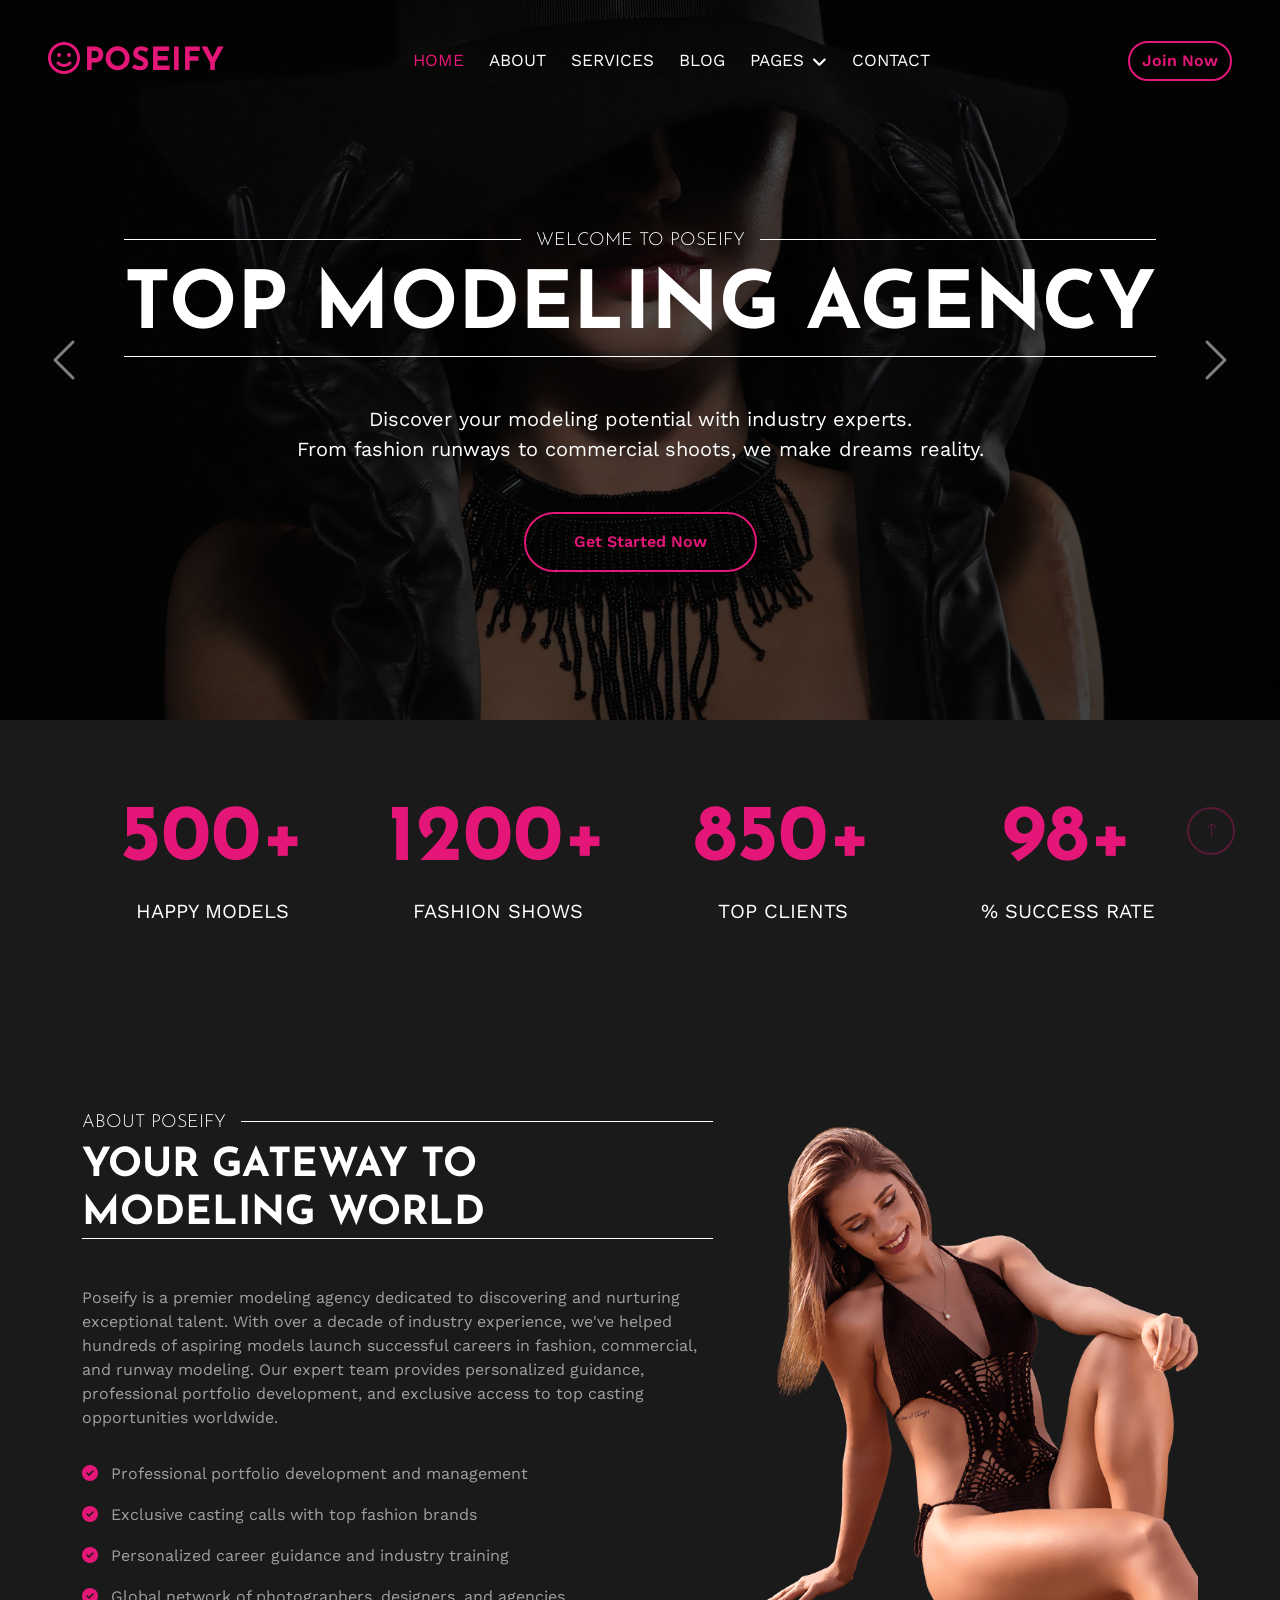
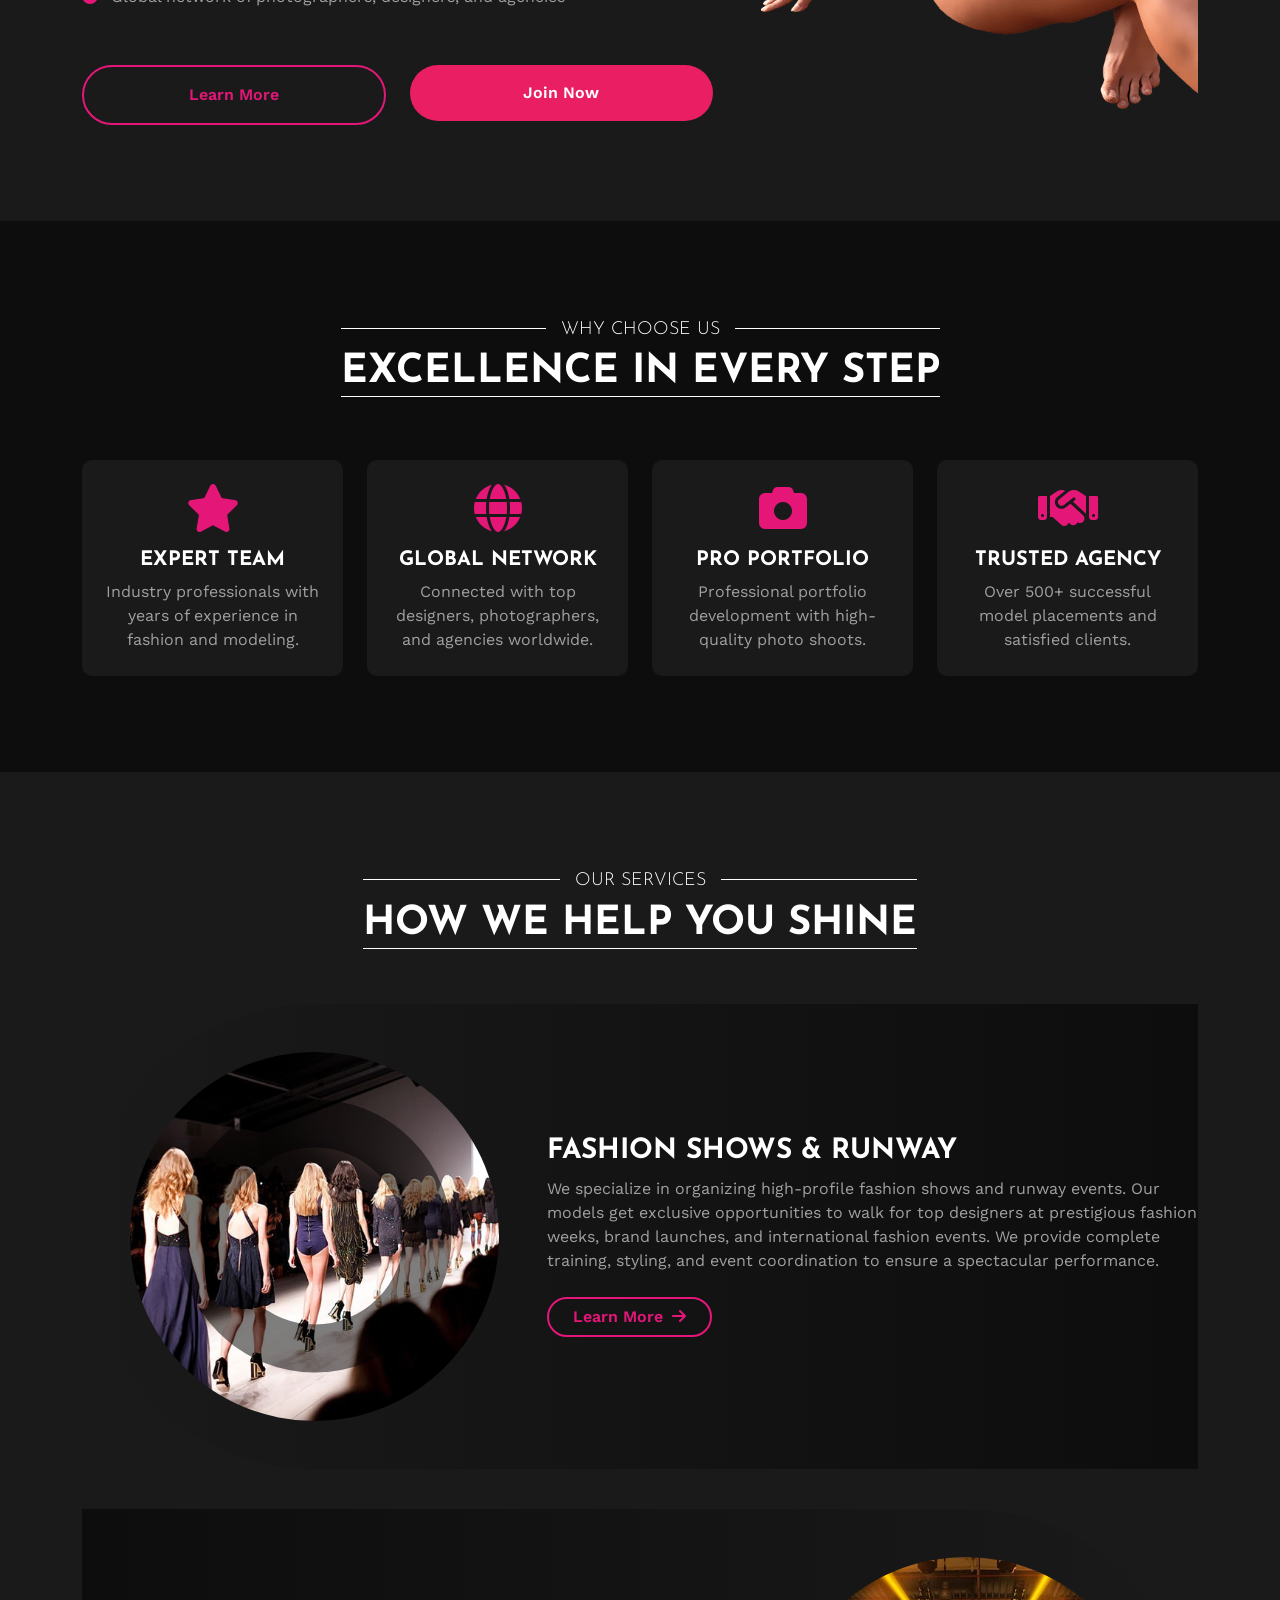
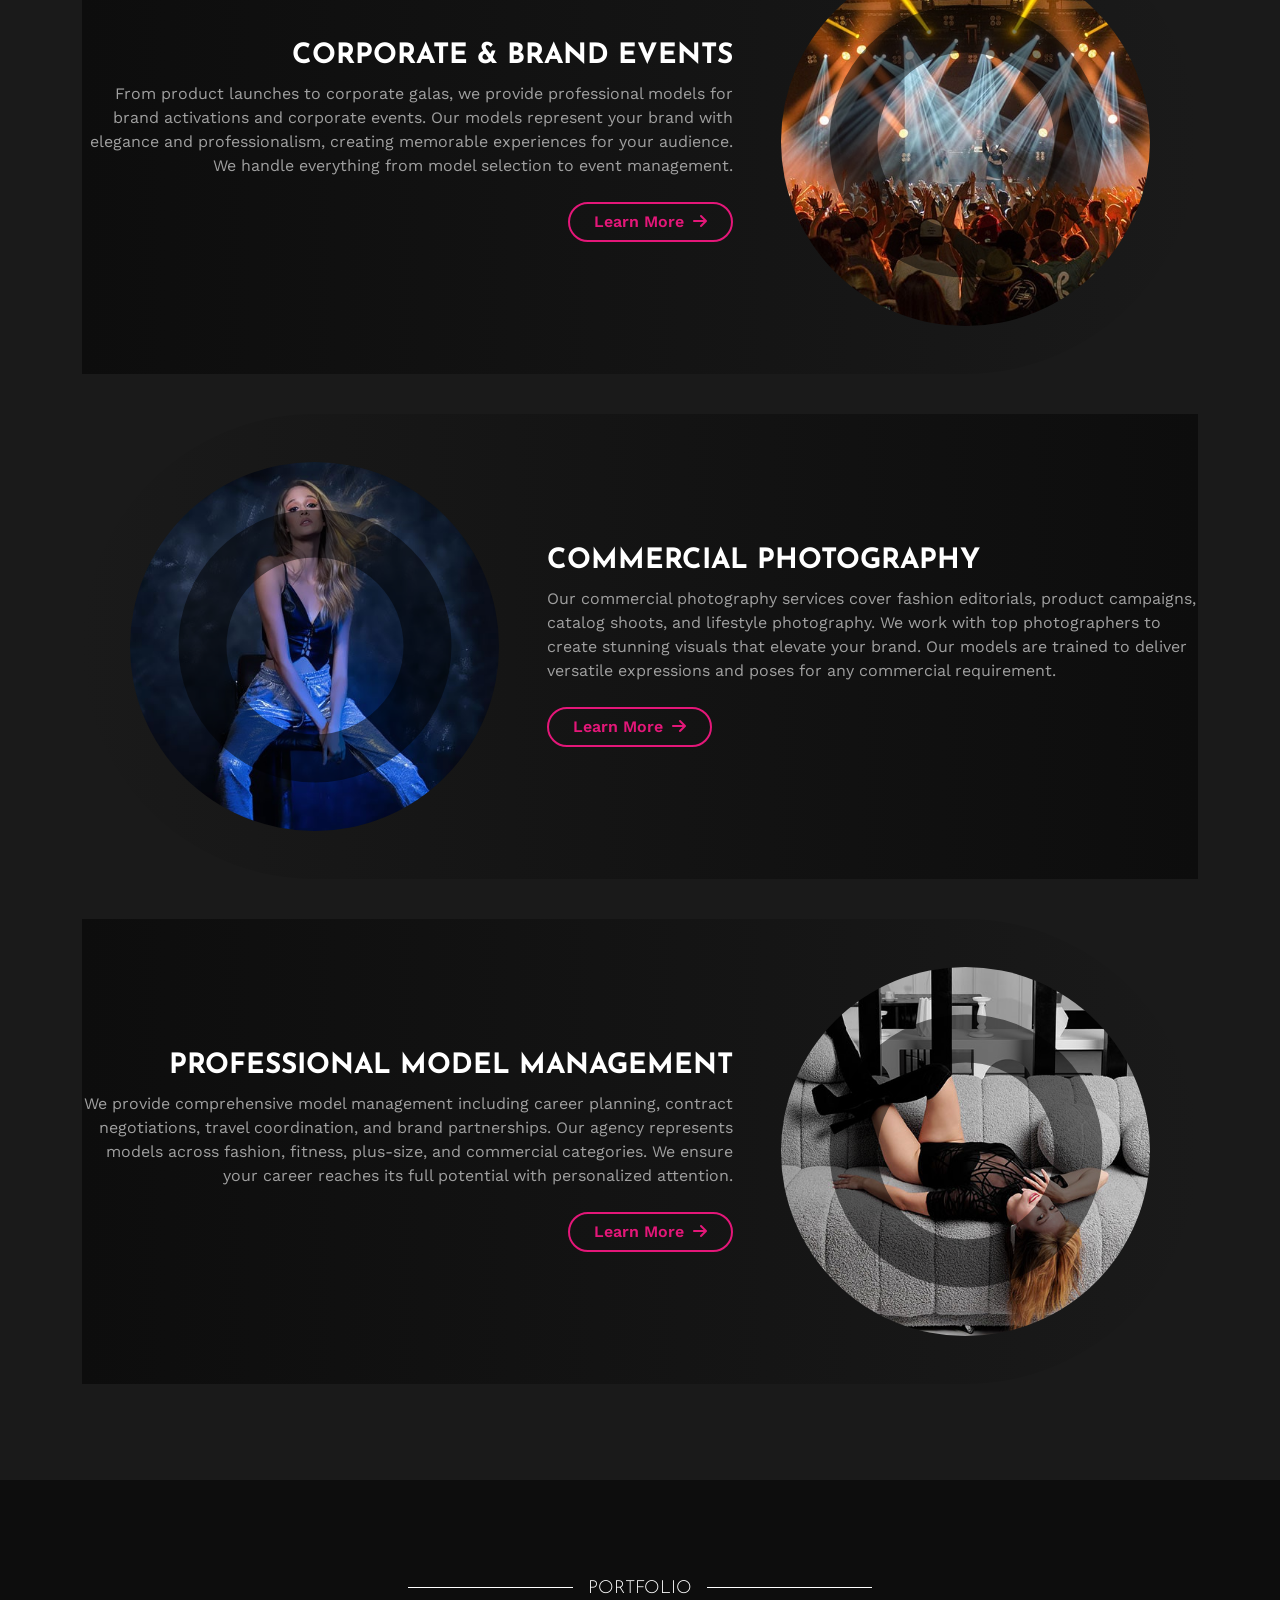
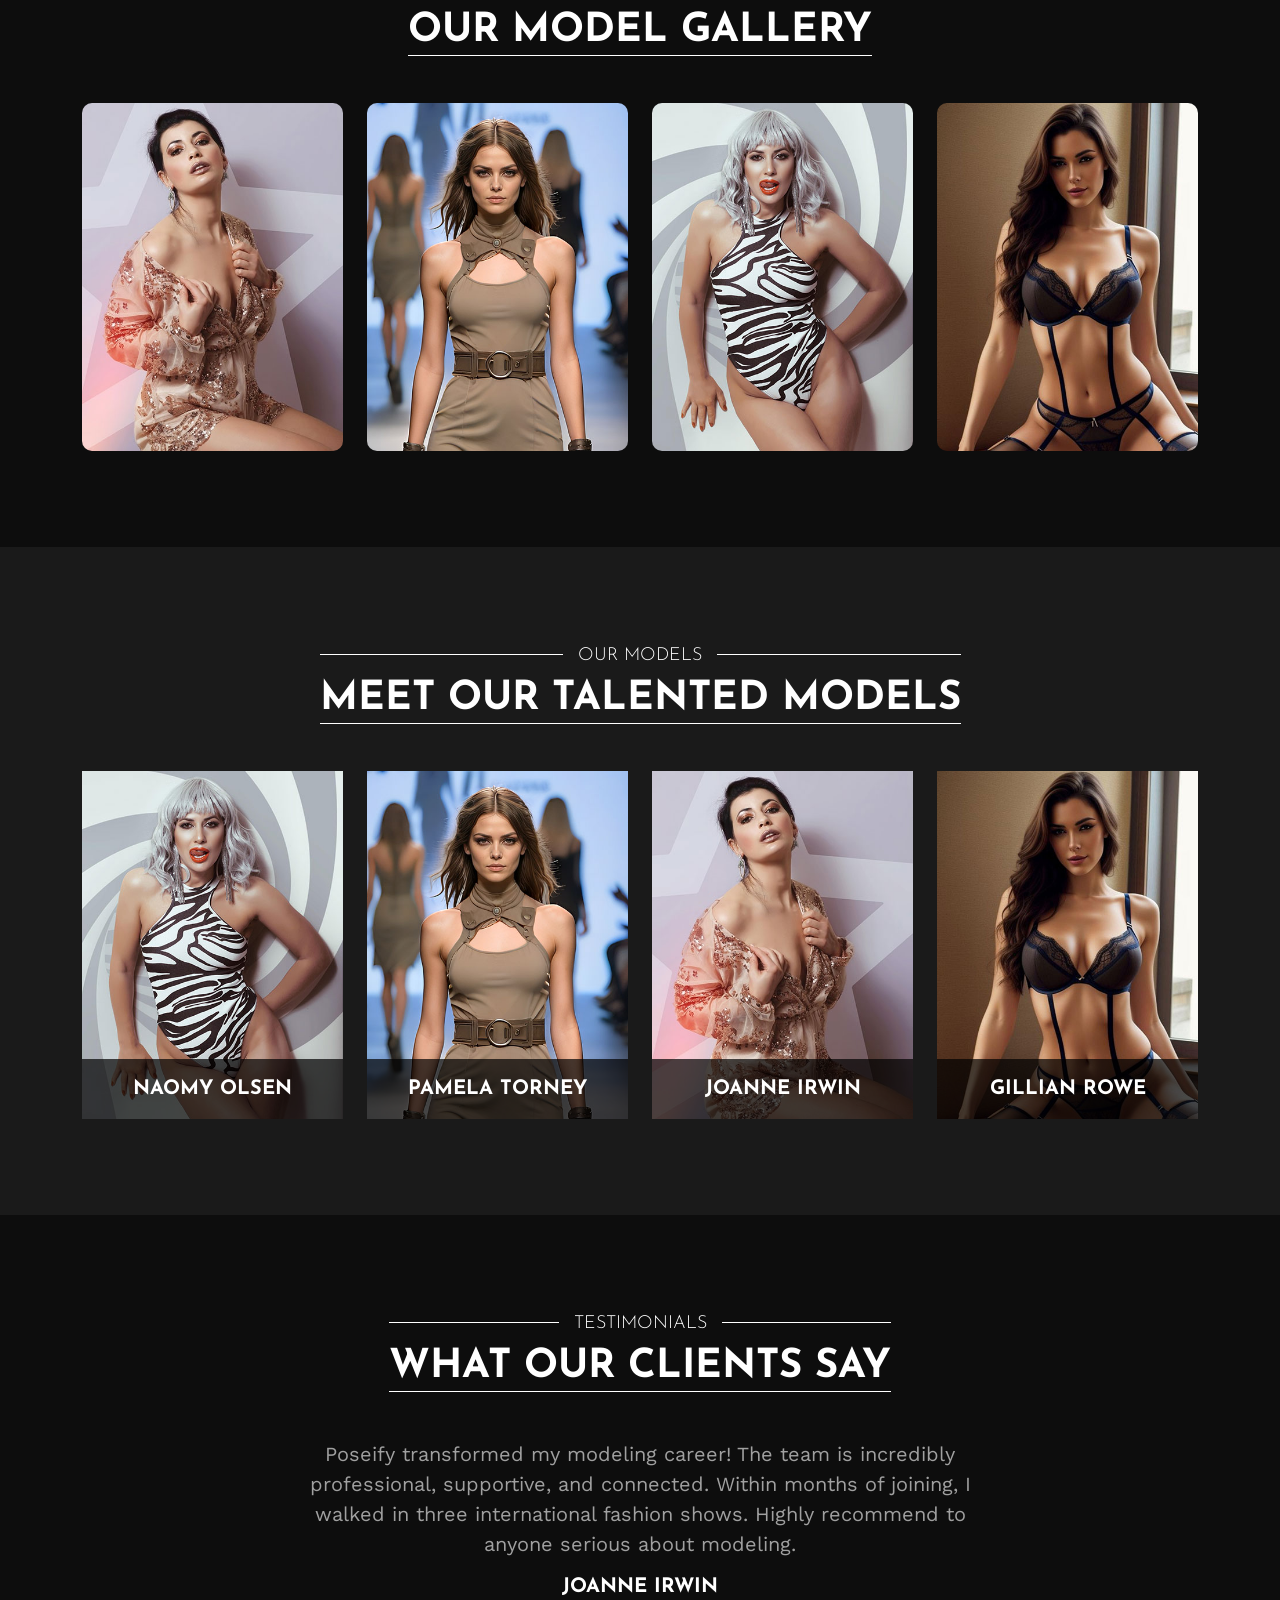
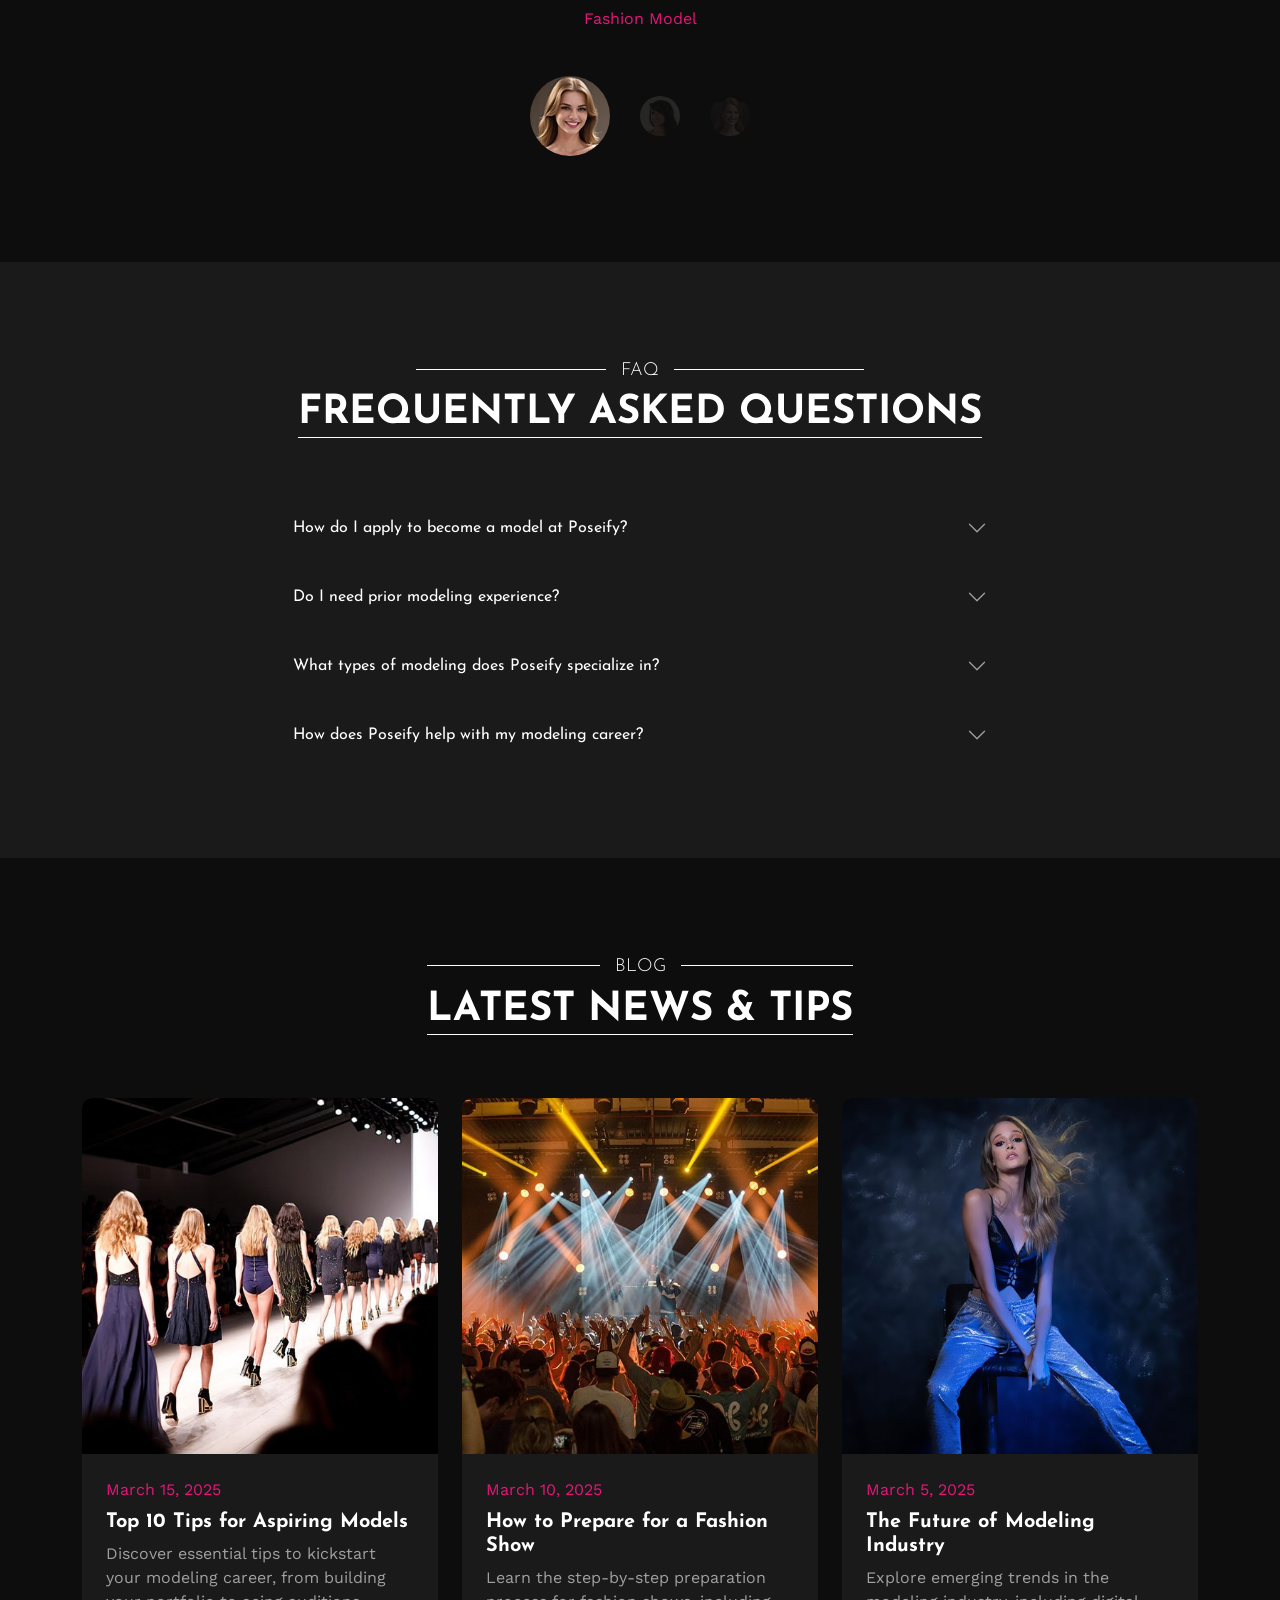
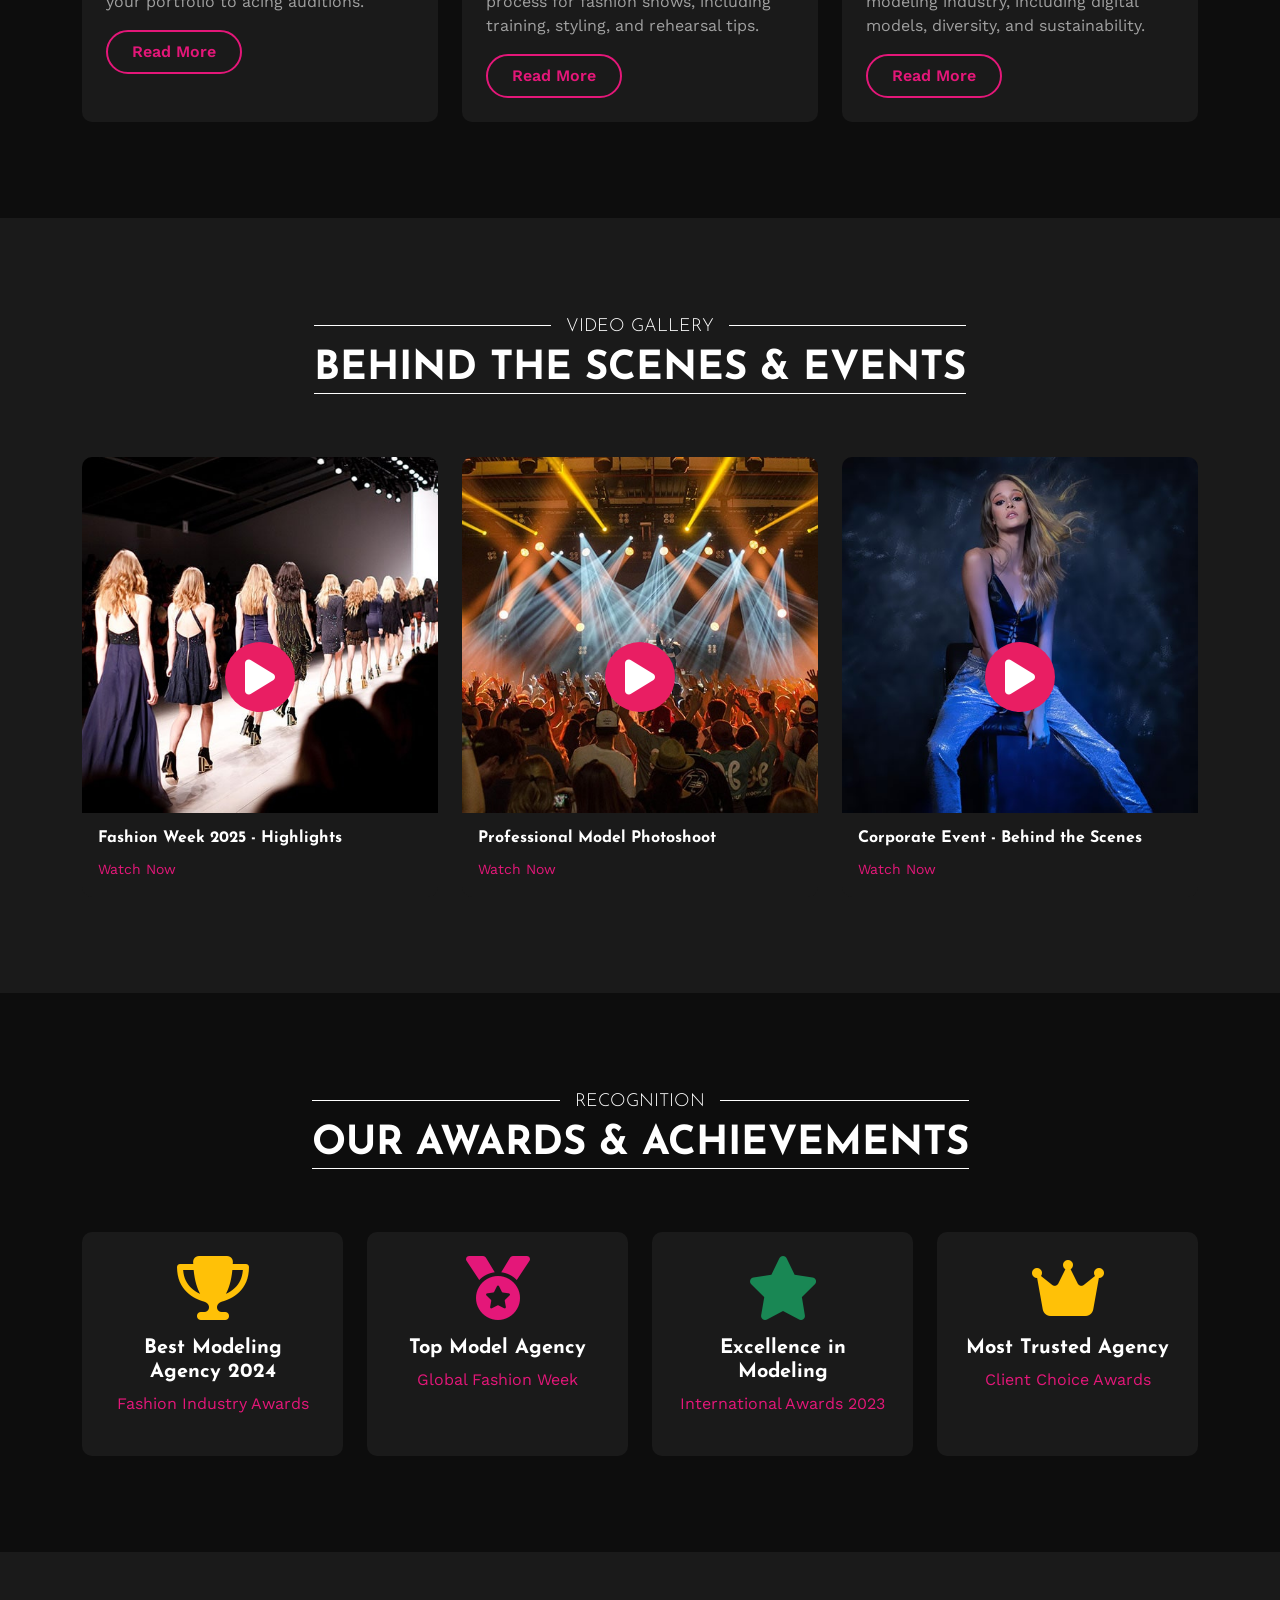
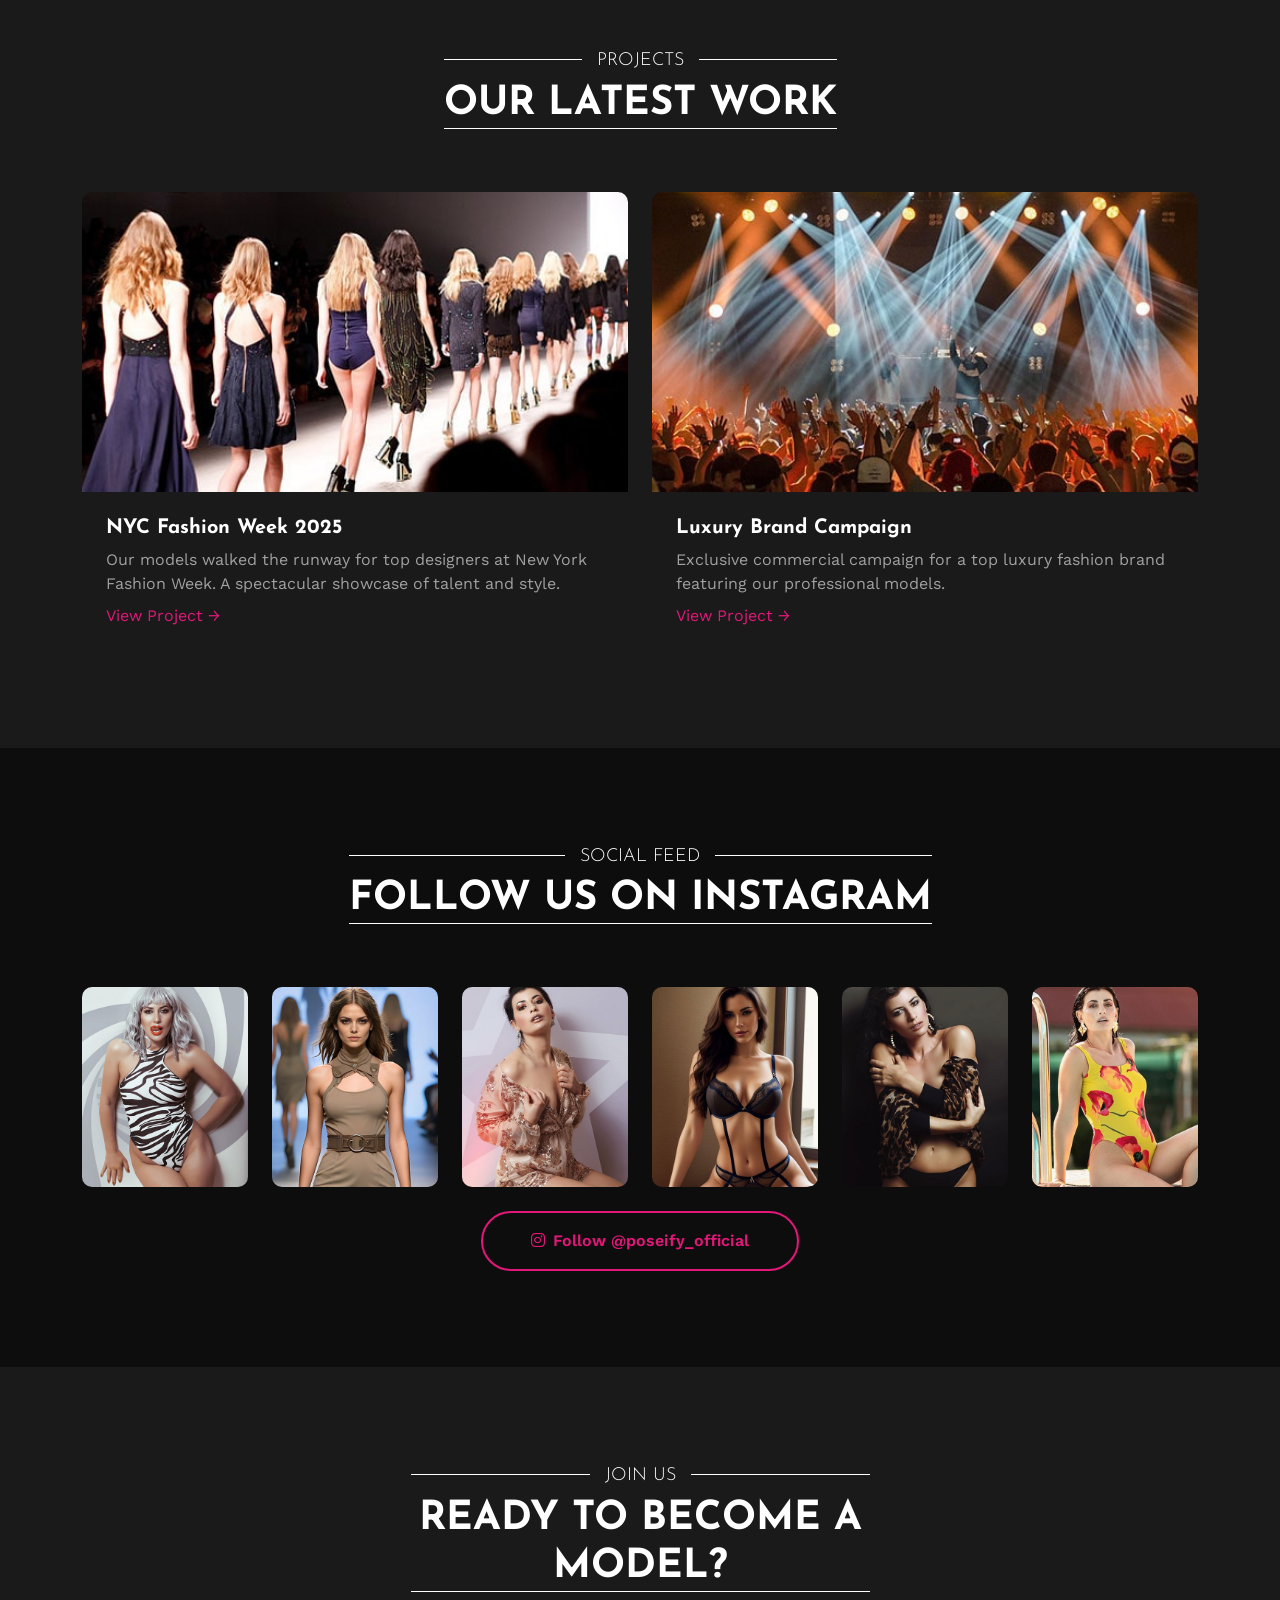
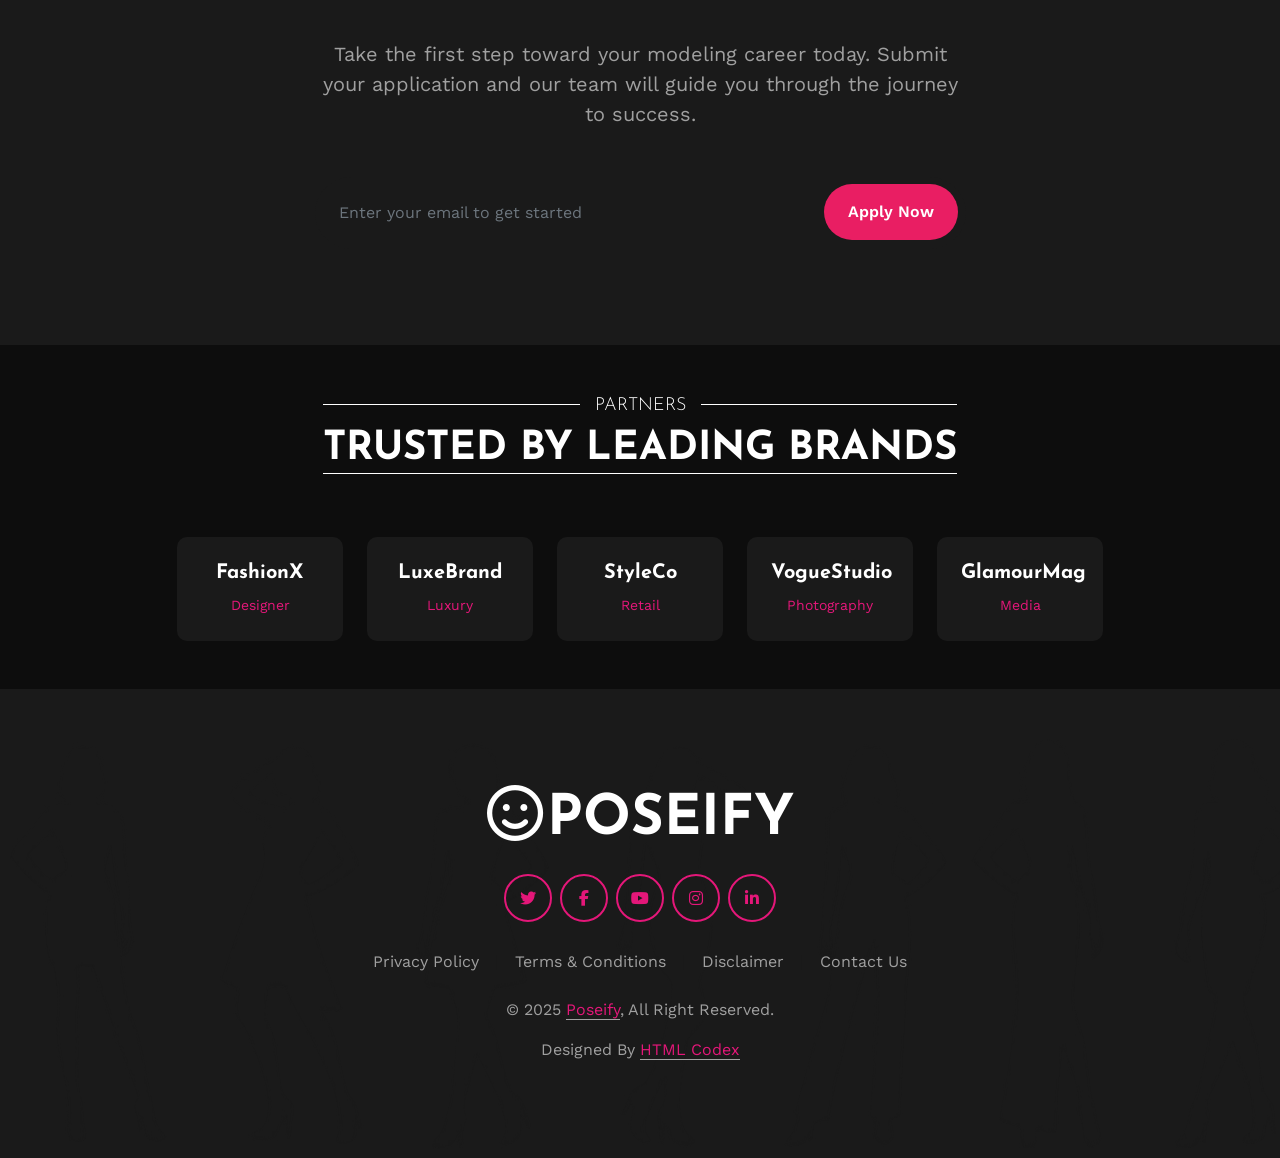
==== commit d75256f9: "code fixxing" ====
--- a/index.html
+++ b/index.html
@@ -55,7 +55,7 @@
     <!-- Spinner End -->
 
     <!-- ============================================================ -->
-    <!-- HEADER / NAVBAR -->
+    <!-- HEADER / NAVBAR - UPDATED -->
     <!-- ============================================================ -->
     <div class="container-fluid p-0">
         <nav class="navbar navbar-expand-lg navbar-dark px-lg-5">
@@ -70,13 +70,14 @@
                     <a href="index.html" class="nav-item nav-link active">Home</a>
                     <a href="about.html" class="nav-item nav-link">About</a>
                     <a href="service.html" class="nav-item nav-link">Services</a>
+                    <!-- Blog Link - Moved to Navbar (Outside Dropdown) -->
+                    <a href="blog.html" class="nav-item nav-link">Blog</a>
                     <div class="nav-item dropdown">
                         <a href="#" class="nav-link dropdown-toggle" data-bs-toggle="dropdown">Pages</a>
                         <div class="dropdown-menu m-0">
                             <a href="team.html" class="dropdown-item">Our Models</a>
                             <a href="testimonial.html" class="dropdown-item">Testimonial</a>
                             <a href="portfolio.html" class="dropdown-item">Portfolio</a>
-                            <a href="blog.html" class="dropdown-item">Blog</a>
                             <a href="faq.html" class="dropdown-item">FAQ</a>
                             <a href="404.html" class="dropdown-item">404 Page</a>
                         </div>
@@ -344,59 +345,60 @@
     <!-- ============================================================ -->
     <!-- SERVICES END -->
     <!-- ============================================================ -->
-<!-- ============================================================ -->
-<!-- SECTION 5: PORTFOLIO / GALLERY -->
-<!-- ============================================================ -->
-<div class="container-fluid py-5">
-    <div class="container py-5">
-        <div class="text-center">
-            <div class="title wow fadeInUp" data-wow-delay="0.1s">
-                <div class="title-center">
-                    <h5>Portfolio</h5>
-                    <h1>Our Model Gallery</h1>
-                </div>
-            </div>
-        </div>
-        <div class="row g-4">
-            <div class="col-lg-3 col-md-6 wow fadeInUp" data-wow-delay="0.1s">
-                <div class="position-relative overflow-hidden rounded-3">
-                    <img class="img-fluid w-100" src="img/team-3.jpg" alt="Model Portfolio">
-                    <div class="overlay bg-dark bg-opacity-75 position-absolute top-0 start-0 w-100 h-100 d-flex align-items-center justify-content-center opacity-0 transition">
-                        <a href="team.html" class="btn btn-primary">View Profile</a>
-                    </div>
-                </div>
-            </div>
-            <div class="col-lg-3 col-md-6 wow fadeInUp" data-wow-delay="0.3s">
-                <div class="position-relative overflow-hidden rounded-3">
-                    <img class="img-fluid w-100" src="img/team-2.jpg" alt="Model Portfolio">
-                    <div class="overlay bg-dark bg-opacity-75 position-absolute top-0 start-0 w-100 h-100 d-flex align-items-center justify-content-center opacity-0 transition">
-                        <a href="team.html" class="btn btn-primary">View Profile</a>
-                    </div>
-                </div>
-            </div>
-            <div class="col-lg-3 col-md-6 wow fadeInUp" data-wow-delay="0.5s">
-                <!-- ✅ overflow-hidden add karo -->
-                <div class="position-relative overflow-hidden rounded-3">
-                    <img class="img-fluid w-100" src="img/team-1.jpg" alt="Model Portfolio">
-                    <div class="overlay bg-dark bg-opacity-75 position-absolute top-0 start-0 w-100 h-100 d-flex align-items-center justify-content-center opacity-0 transition">
-                        <a href="team.html" class="btn btn-primary">View Profile</a>
-                    </div>
-                </div>
-            </div>
-            <div class="col-lg-3 col-md-6 wow fadeInUp" data-wow-delay="0.7s">
-                <div class="position-relative overflow-hidden rounded-3">
-                    <img class="img-fluid w-100" src="img/team-4.jpg" alt="Model Portfolio">
-                    <div class="overlay bg-dark bg-opacity-75 position-absolute top-0 start-0 w-100 h-100 d-flex align-items-center justify-content-center opacity-0 transition">
-                        <a href="team.html" class="btn btn-primary">View Profile</a>
-                    </div>
-                </div>
-            </div>
-        </div>
-    </div>
-</div>
-<!-- ============================================================ -->
-<!-- PORTFOLIO END -->
-<!-- ============================================================ -->
+
+    <!-- ============================================================ -->
+    <!-- SECTION 5: PORTFOLIO / GALLERY -->
+    <!-- ============================================================ -->
+    <div class="container-fluid py-5">
+        <div class="container py-5">
+            <div class="text-center">
+                <div class="title wow fadeInUp" data-wow-delay="0.1s">
+                    <div class="title-center">
+                        <h5>Portfolio</h5>
+                        <h1>Our Model Gallery</h1>
+                    </div>
+                </div>
+            </div>
+            <div class="row g-4">
+                <div class="col-lg-3 col-md-6 wow fadeInUp" data-wow-delay="0.1s">
+                    <div class="position-relative overflow-hidden rounded-3">
+                        <img class="img-fluid w-100" src="img/team-3.jpg" alt="Model Portfolio">
+                        <div class="overlay bg-dark bg-opacity-75 position-absolute top-0 start-0 w-100 h-100 d-flex align-items-center justify-content-center opacity-0 transition">
+                            <a href="team.html" class="btn btn-primary">View Profile</a>
+                        </div>
+                    </div>
+                </div>
+                <div class="col-lg-3 col-md-6 wow fadeInUp" data-wow-delay="0.3s">
+                    <div class="position-relative overflow-hidden rounded-3">
+                        <img class="img-fluid w-100" src="img/team-2.jpg" alt="Model Portfolio">
+                        <div class="overlay bg-dark bg-opacity-75 position-absolute top-0 start-0 w-100 h-100 d-flex align-items-center justify-content-center opacity-0 transition">
+                            <a href="team.html" class="btn btn-primary">View Profile</a>
+                        </div>
+                    </div>
+                </div>
+                <div class="col-lg-3 col-md-6 wow fadeInUp" data-wow-delay="0.5s">
+                    <div class="position-relative overflow-hidden rounded-3">
+                        <img class="img-fluid w-100" src="img/team-1.jpg" alt="Model Portfolio">
+                        <div class="overlay bg-dark bg-opacity-75 position-absolute top-0 start-0 w-100 h-100 d-flex align-items-center justify-content-center opacity-0 transition">
+                            <a href="team.html" class="btn btn-primary">View Profile</a>
+                        </div>
+                    </div>
+                </div>
+                <div class="col-lg-3 col-md-6 wow fadeInUp" data-wow-delay="0.7s">
+                    <div class="position-relative overflow-hidden rounded-3">
+                        <img class="img-fluid w-100" src="img/team-4.jpg" alt="Model Portfolio">
+                        <div class="overlay bg-dark bg-opacity-75 position-absolute top-0 start-0 w-100 h-100 d-flex align-items-center justify-content-center opacity-0 transition">
+                            <a href="team.html" class="btn btn-primary">View Profile</a>
+                        </div>
+                    </div>
+                </div>
+            </div>
+        </div>
+    </div>
+    <!-- ============================================================ -->
+    <!-- PORTFOLIO END -->
+    <!-- ============================================================ -->
+
     <!-- ============================================================ -->
     <!-- SECTION 6: TEAM -->
     <!-- ============================================================ -->
@@ -678,7 +680,7 @@
     <!-- ============================================================ -->
 
     <!-- ============================================================ -->
-    <!-- SECTION 10: VIDEO GALLERY (NEW) -->
+    <!-- SECTION 10: VIDEO GALLERY -->
     <!-- ============================================================ -->
     <div class="container-fluid py-5 bg-secondary">
         <div class="container py-5">
@@ -741,7 +743,7 @@
     <!-- ============================================================ -->
 
     <!-- ============================================================ -->
-    <!-- SECTION 11: AWARDS & RECOGNITION (NEW) -->
+    <!-- SECTION 11: AWARDS & RECOGNITION -->
     <!-- ============================================================ -->
     <div class="container-fluid py-5">
         <div class="container py-5">
@@ -790,7 +792,7 @@
     <!-- ============================================================ -->
 
     <!-- ============================================================ -->
-    <!-- SECTION 12: LATEST PROJECTS (NEW) -->
+    <!-- SECTION 12: LATEST PROJECTS -->
     <!-- ============================================================ -->
     <div class="container-fluid py-5 bg-secondary">
         <div class="container py-5">
@@ -831,7 +833,7 @@
     <!-- ============================================================ -->
 
     <!-- ============================================================ -->
-    <!-- SECTION 13: INSTAGRAM FEED (NEW) -->
+    <!-- SECTION 13: INSTAGRAM FEED -->
     <!-- ============================================================ -->
     <div class="container-fluid py-5">
         <div class="container py-5">
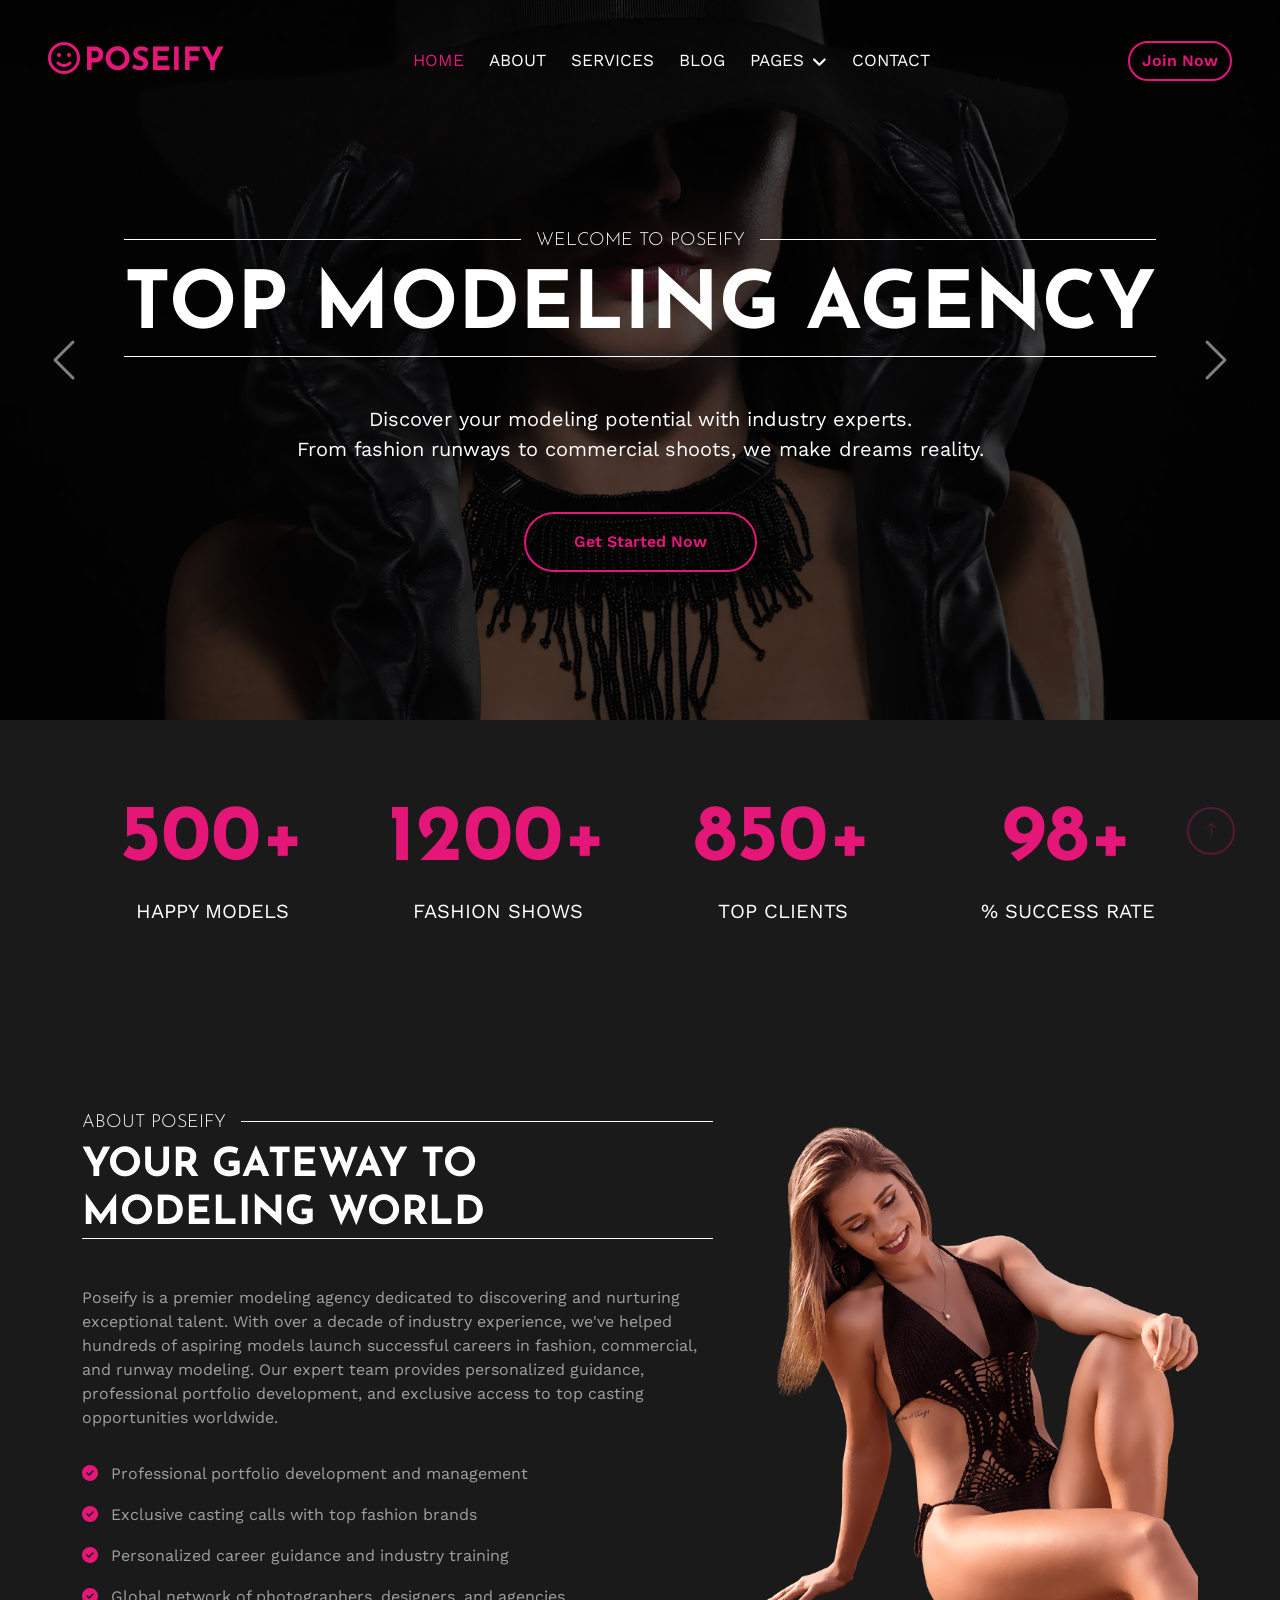
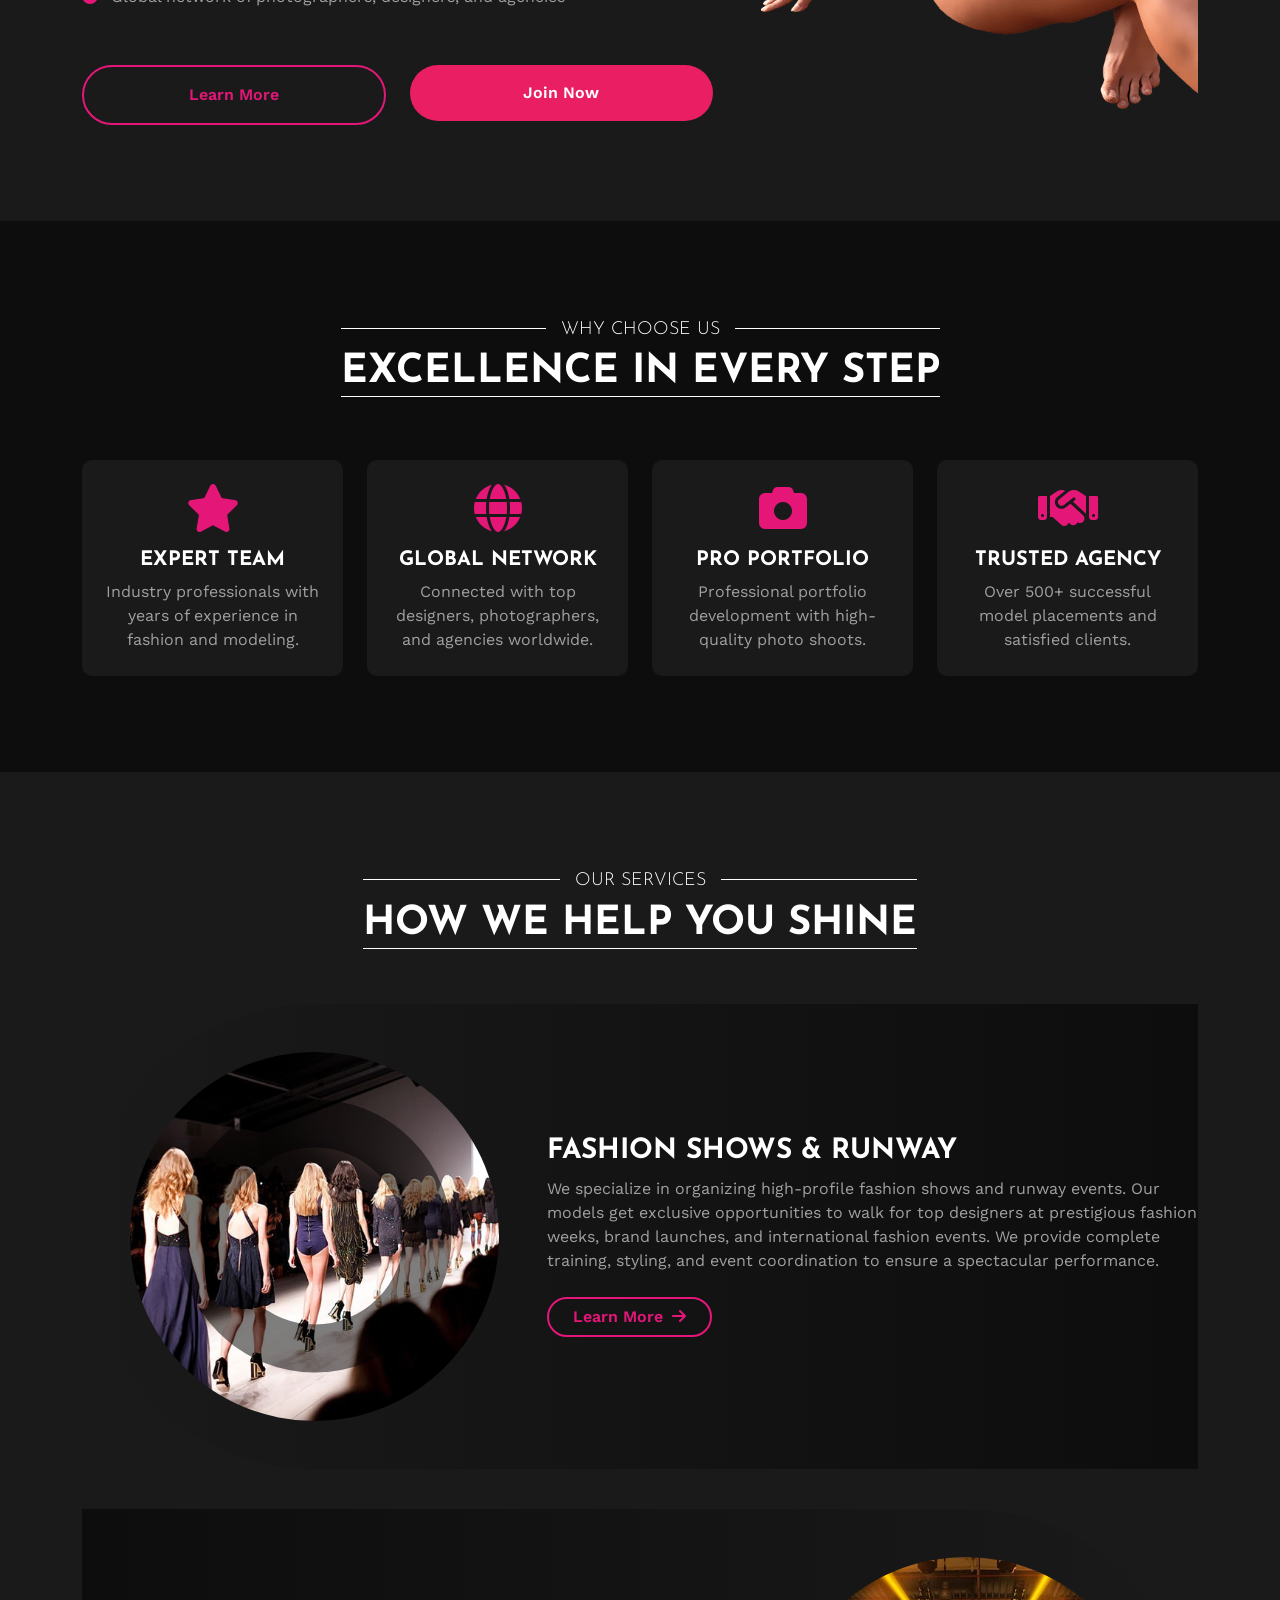
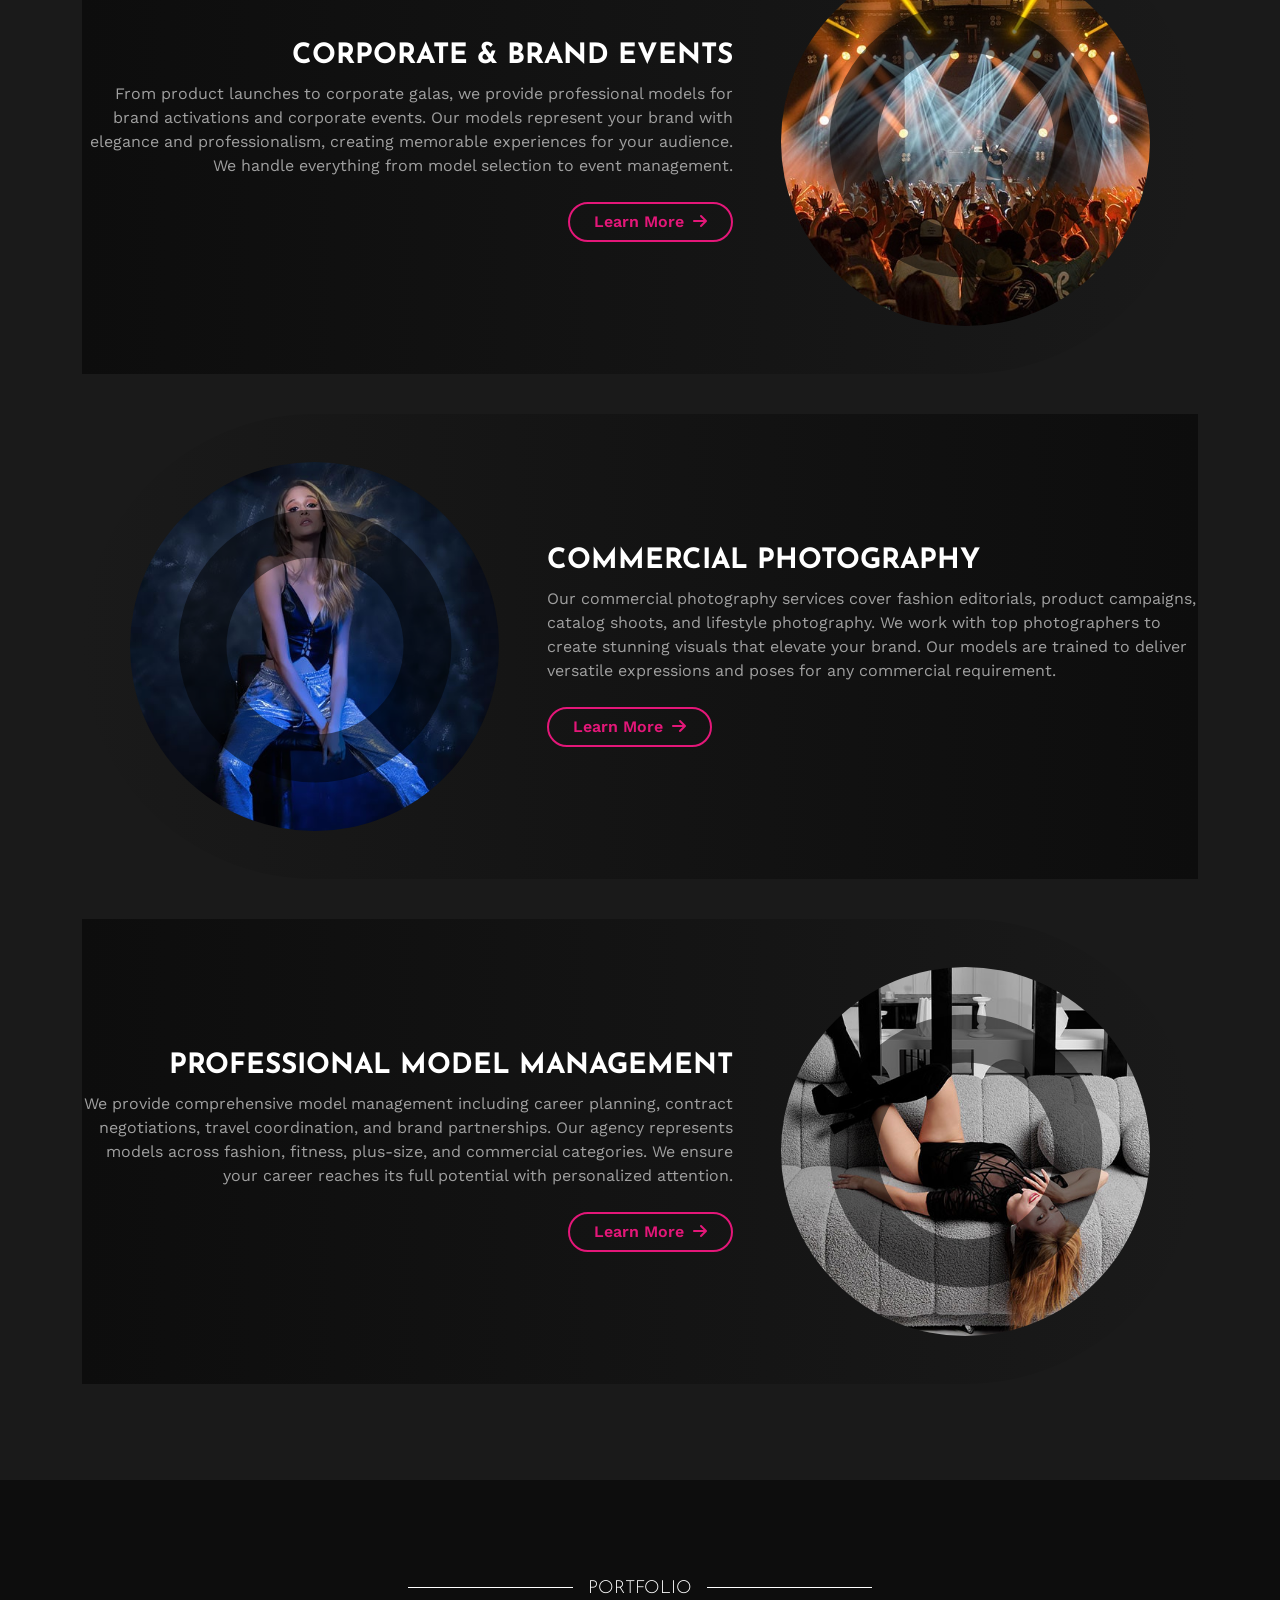
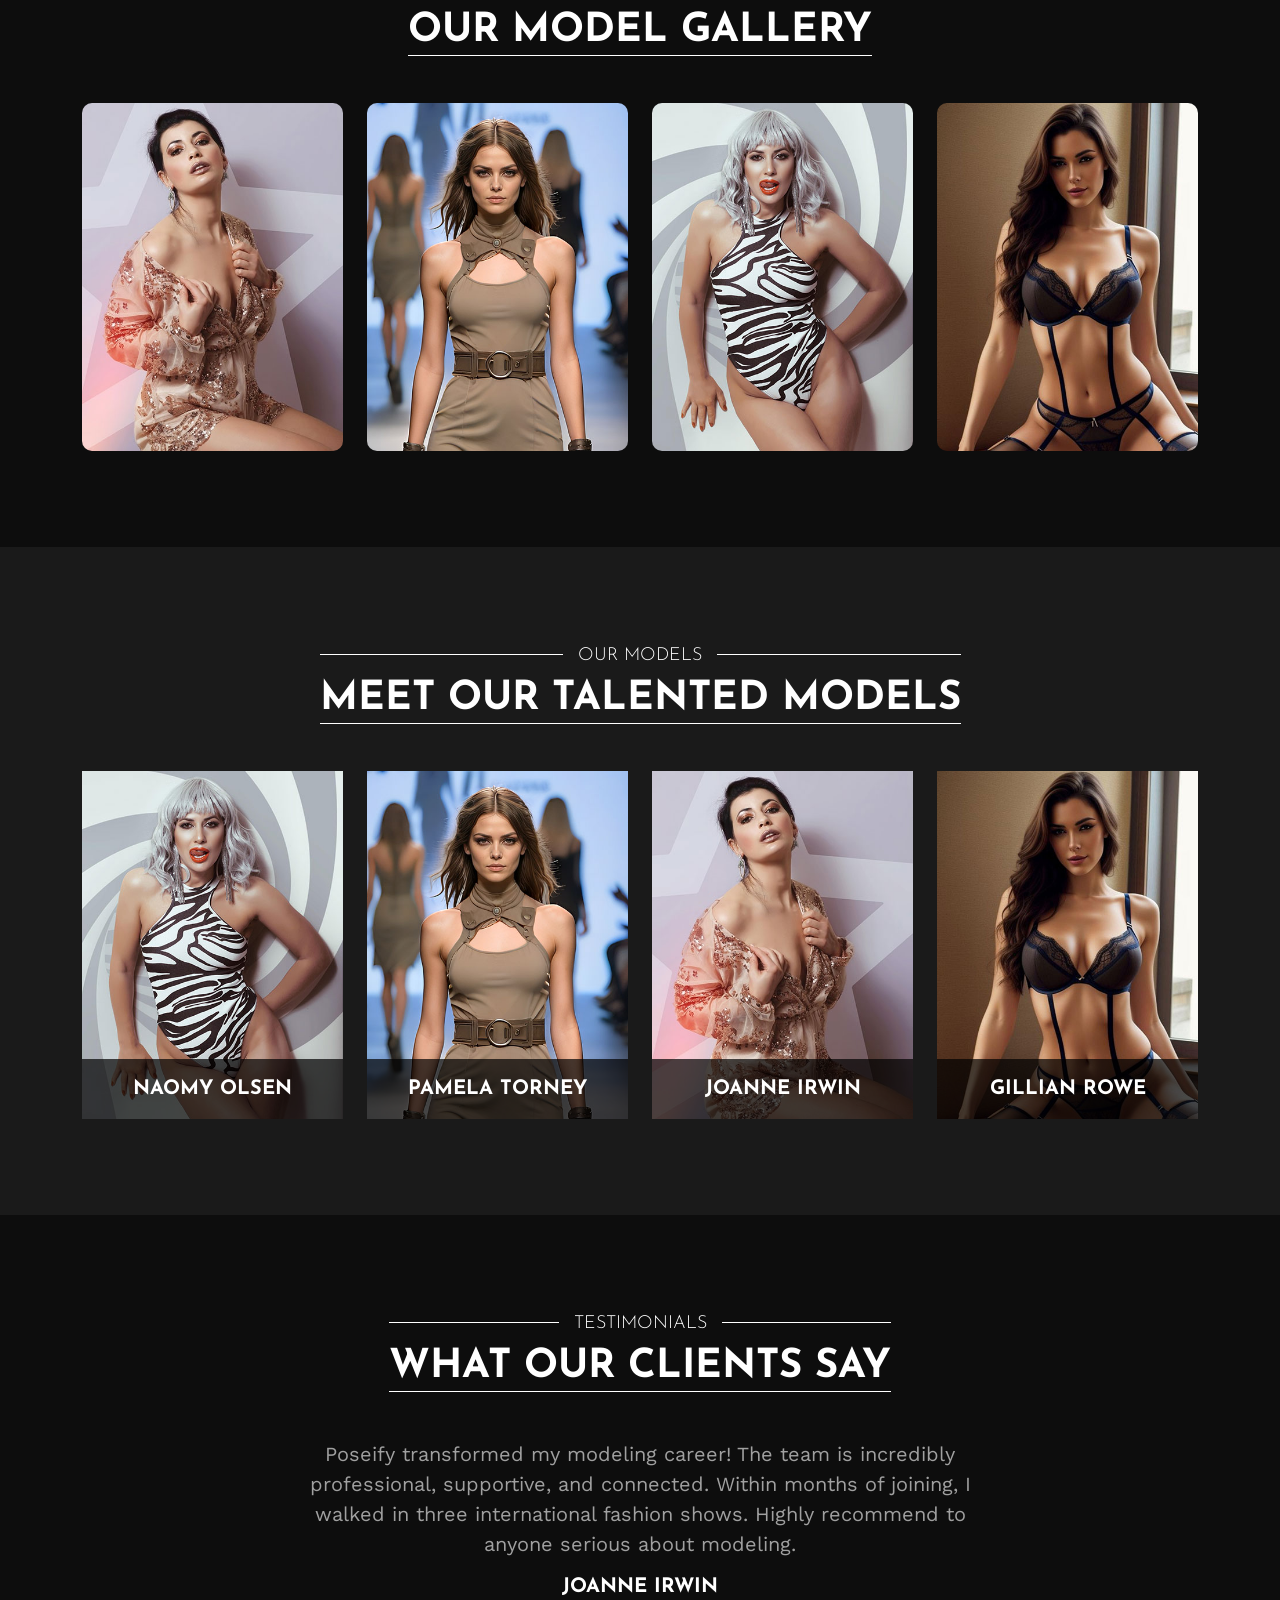
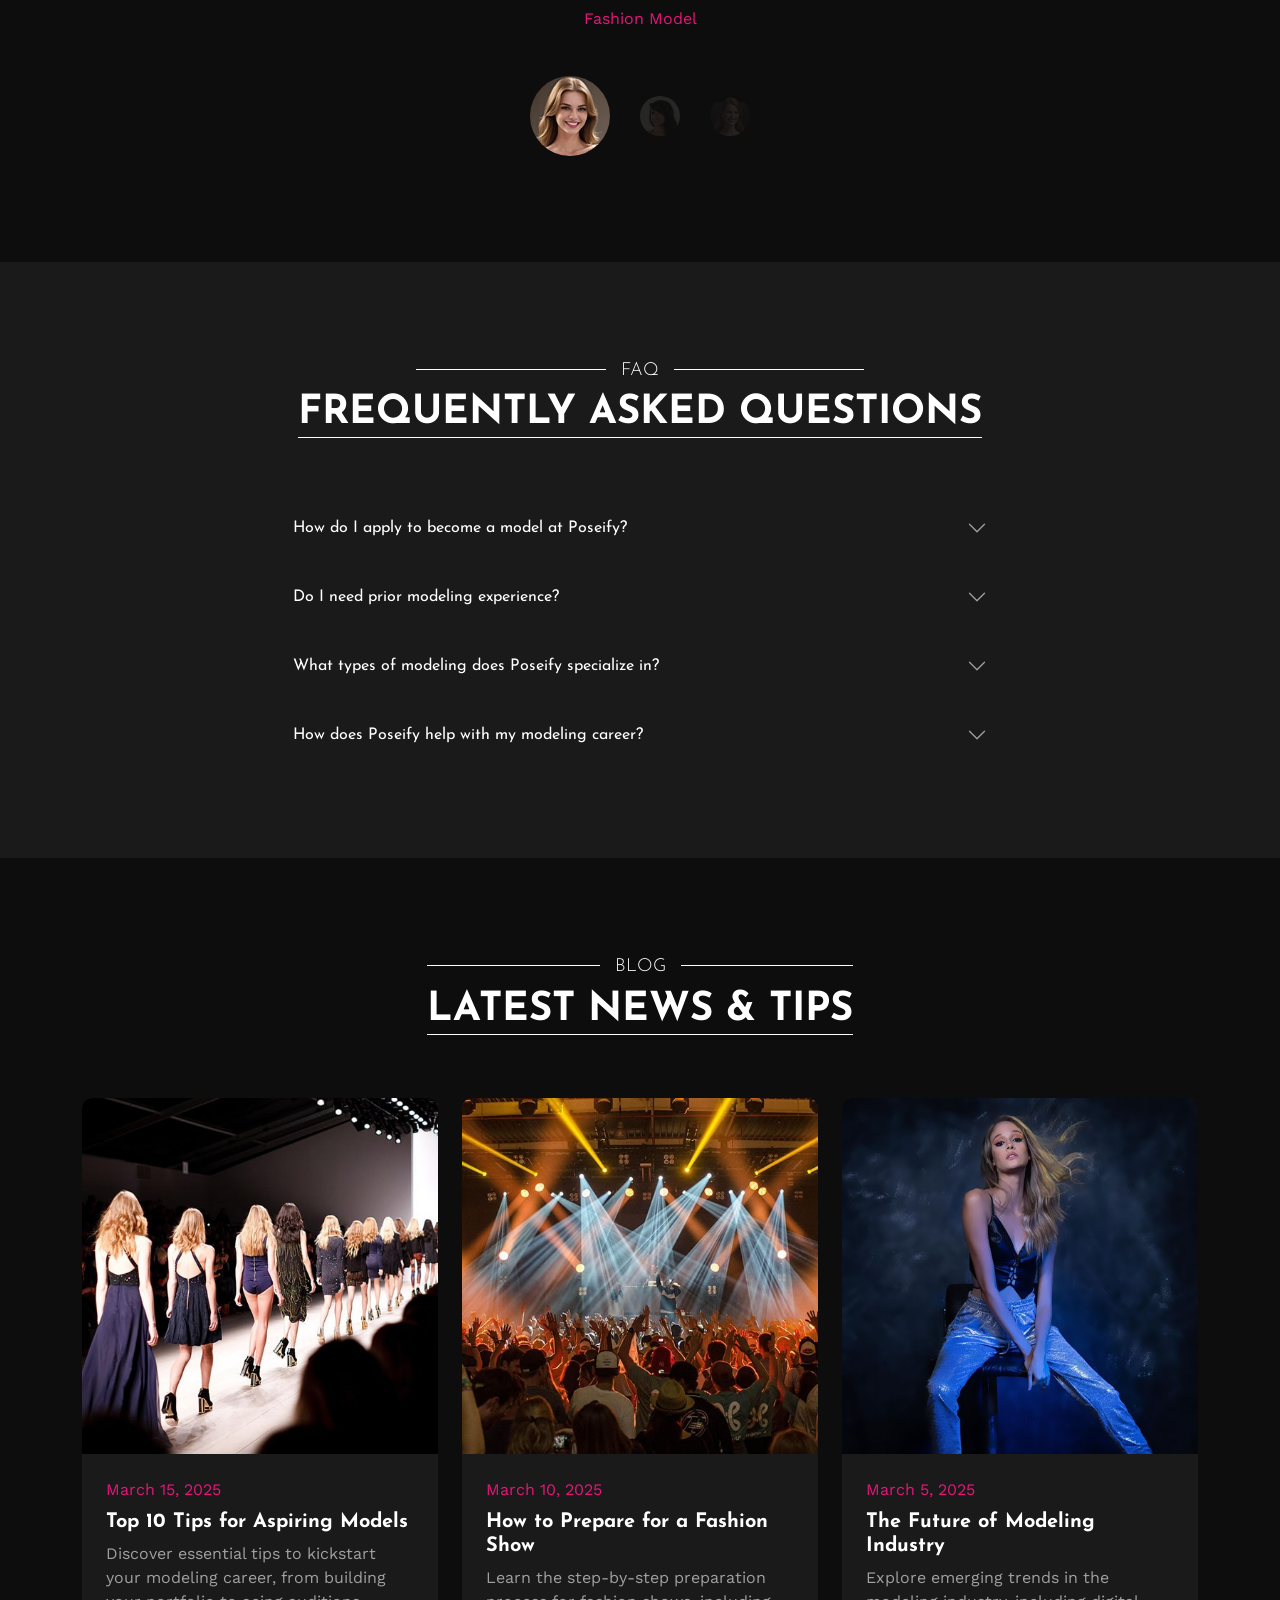
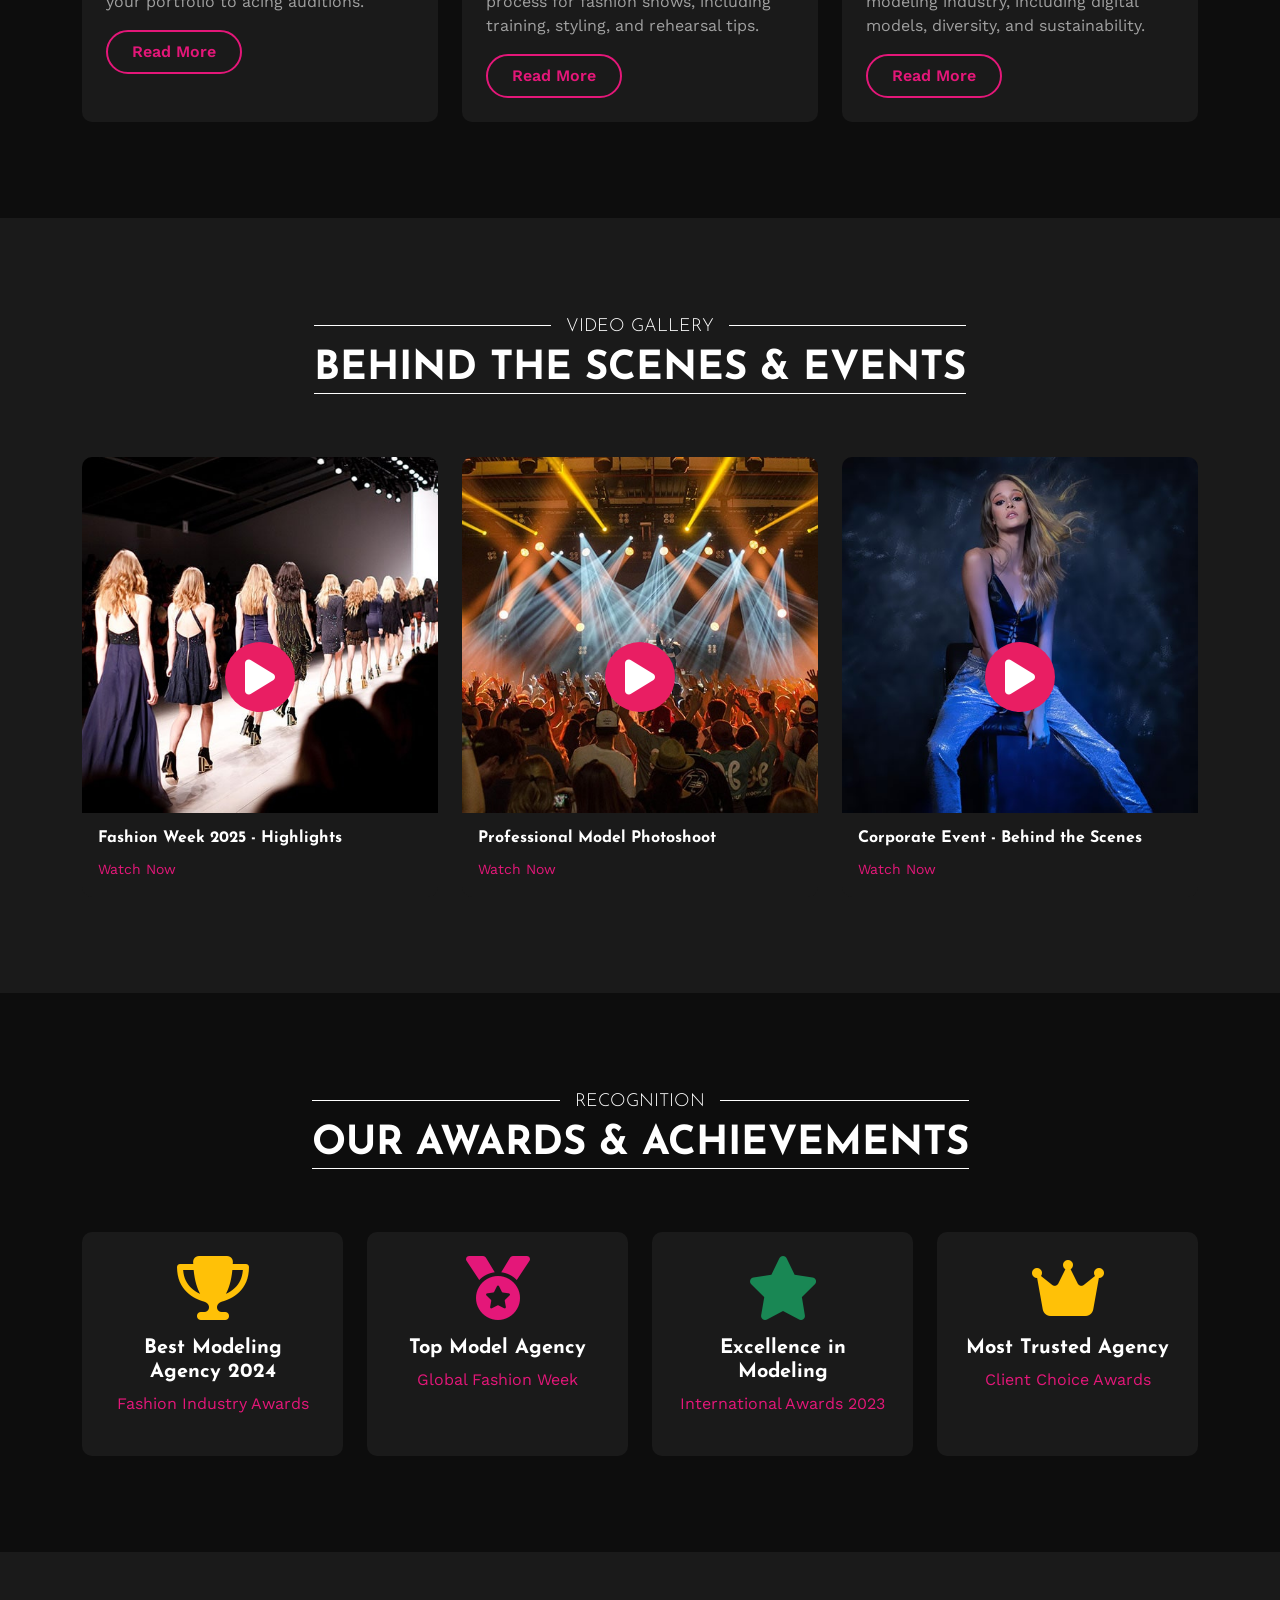
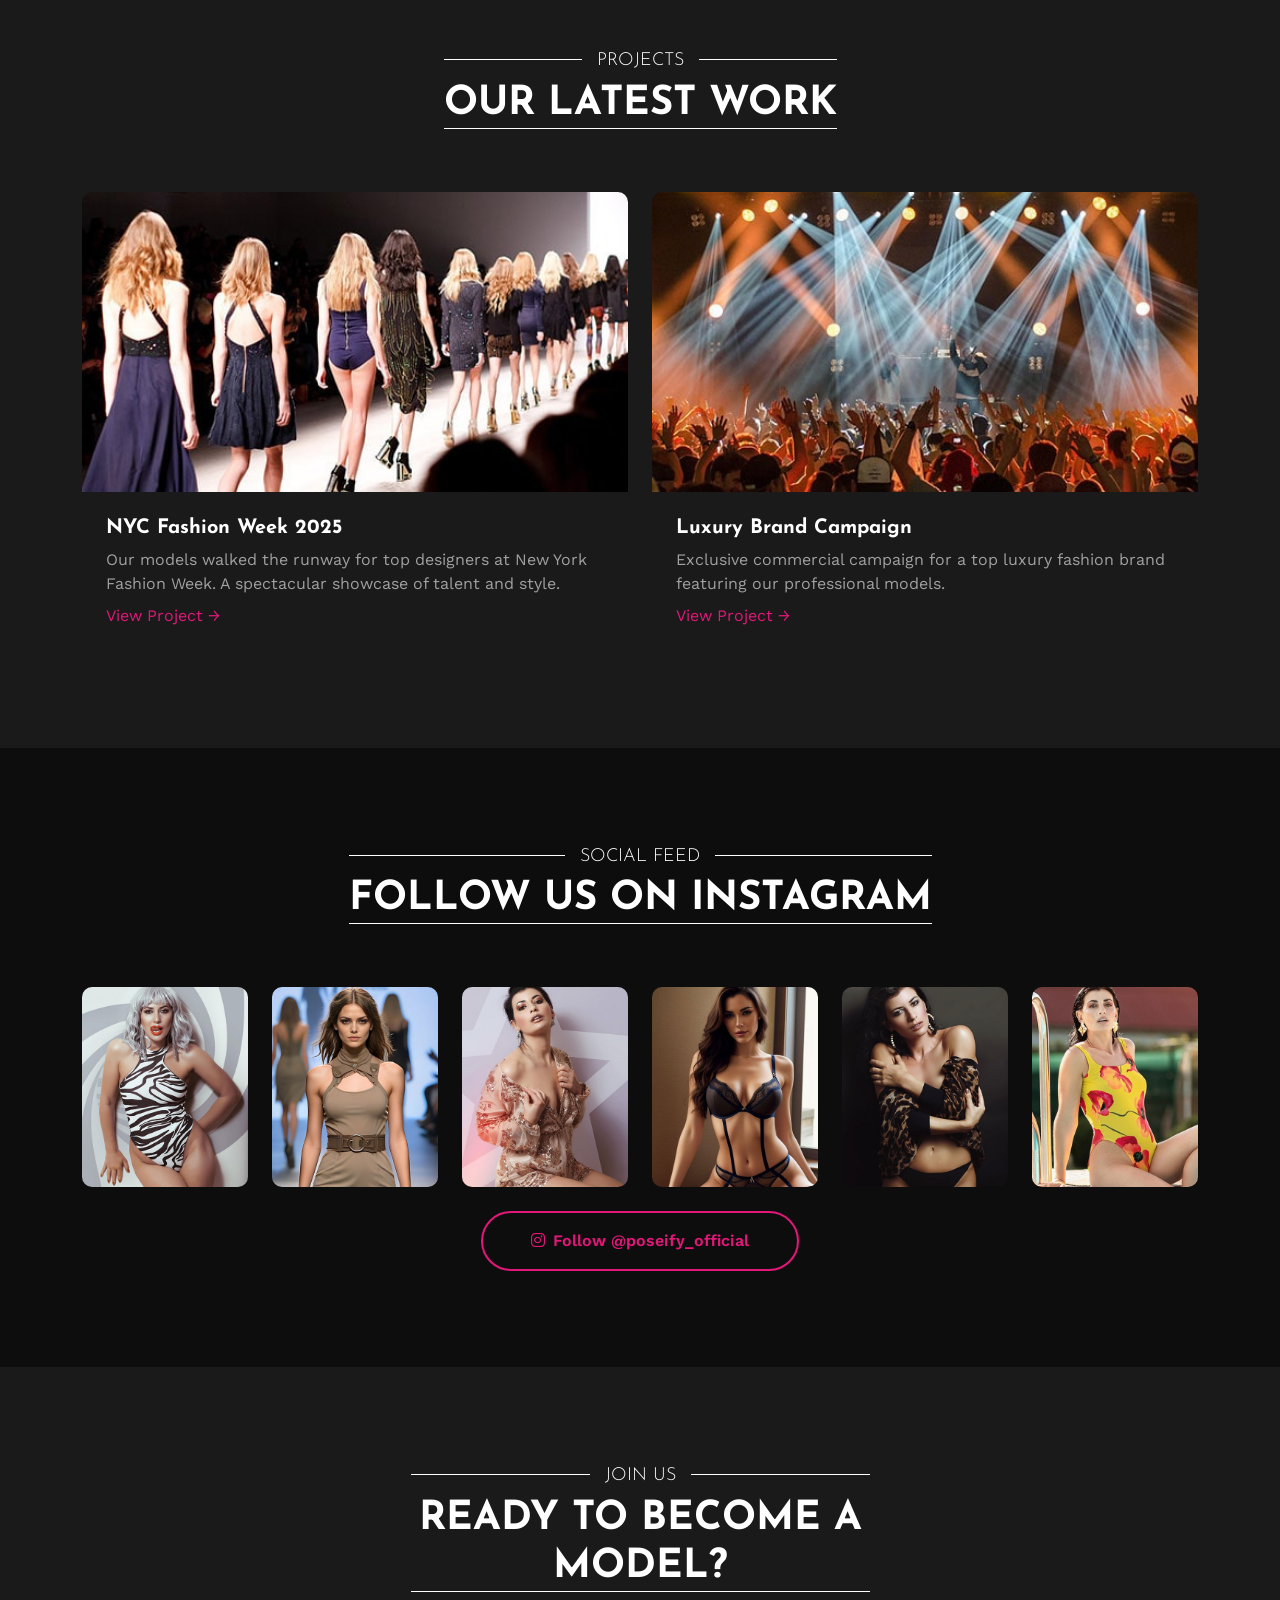
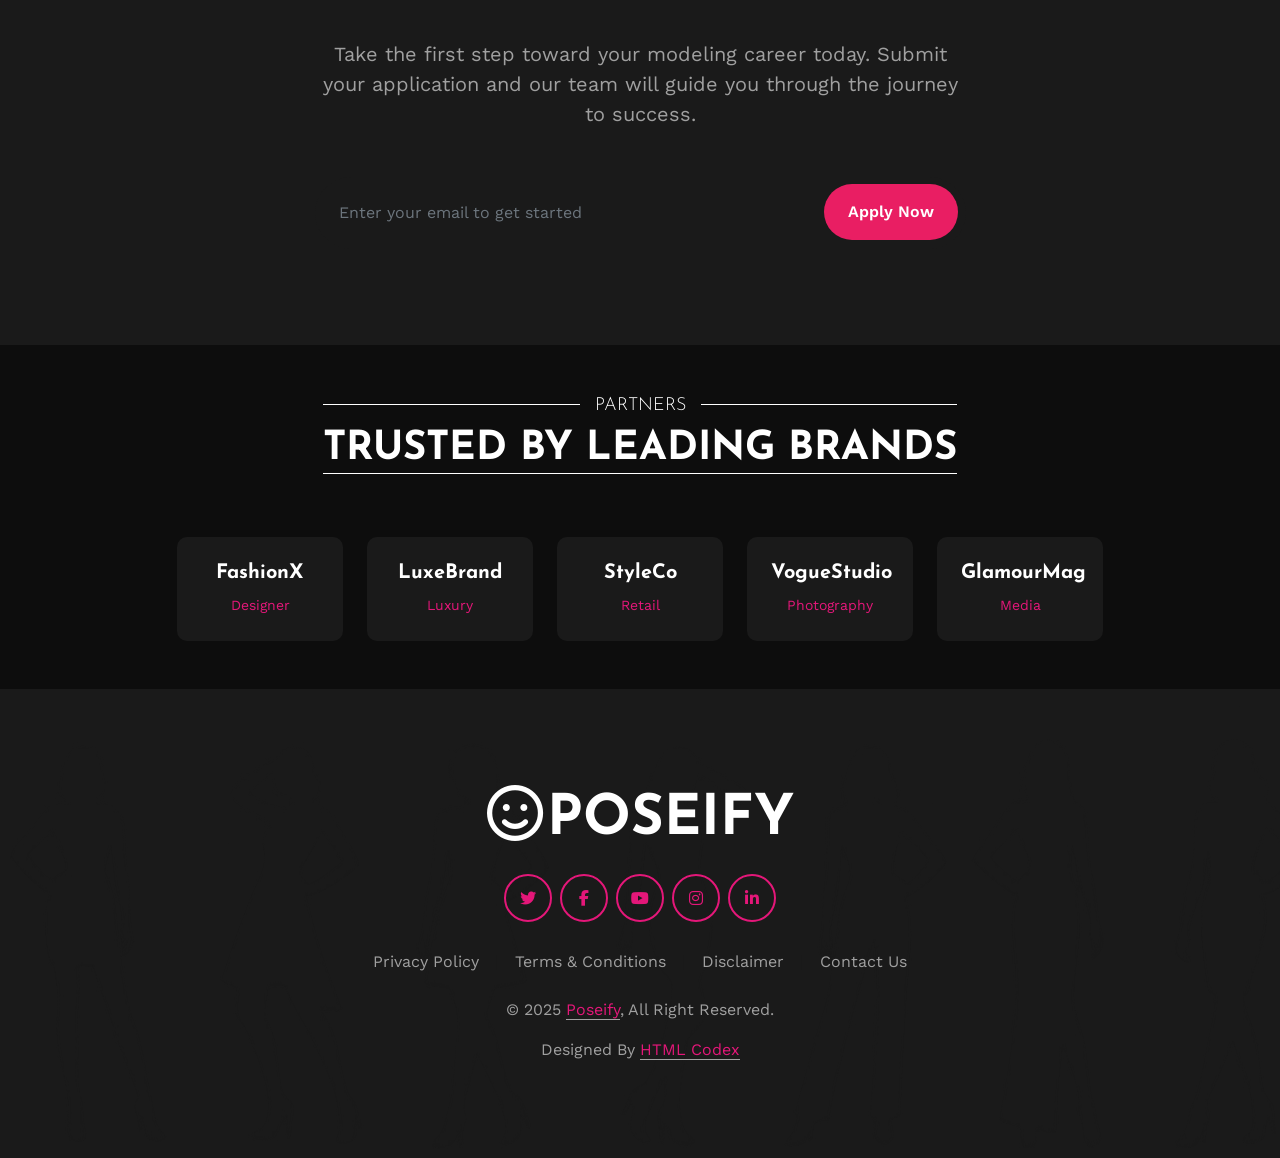
==== commit c0e049c3: "ads added" ====
--- a/index.html
+++ b/index.html
@@ -40,7 +40,8 @@
 
     <!-- Template Stylesheet -->
     <link href="css/style.css" rel="stylesheet">
-    
+    <script async src="https://pagead2.googlesyndication.com/pagead/js/adsbygoogle.js?client=ca-pub-5177822330952725"
+     crossorigin="anonymous"></script>
     <!-- Adsense Script - Add your own Ad Unit ID -->
     <script async src="https://pagead2.googlesyndication.com/pagead/js/adsbygoogle.js?client=ca-pub-xxxxxxxxxxxxx" crossorigin="anonymous"></script>
 </head>
